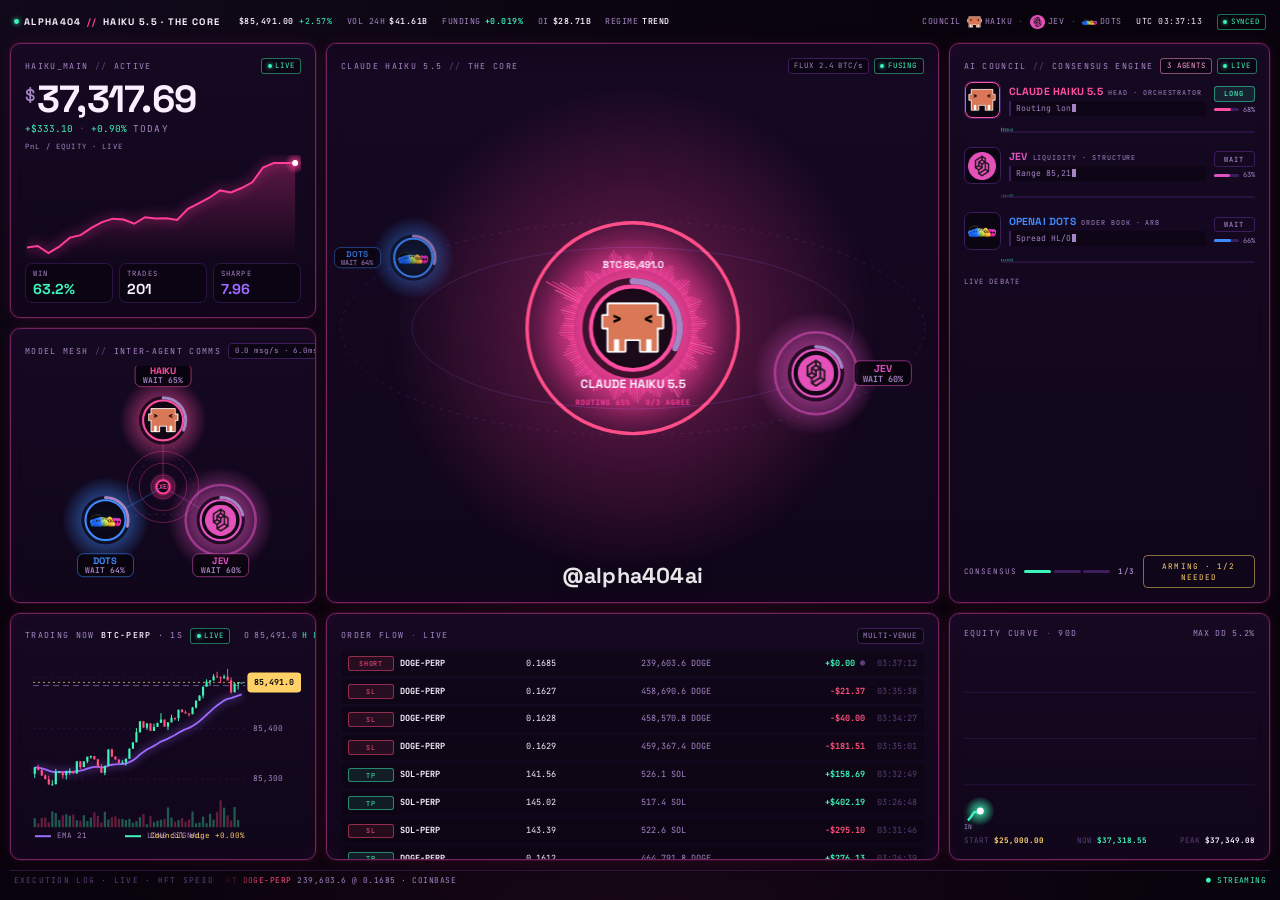
==== frontend/legacy/22-haiku-core.html @ d9d7359d "frontend: preserve original 22-haiku-core.html simulator" ====
<!doctype html><html lang="en"><head><meta charset="utf-8"><meta name="viewport" content="width=device-width,initial-scale=1">
<title>Alpha404 Haiku Core</title>
<link rel="preconnect" href="https://fonts.googleapis.com"><link rel="preconnect" href="https://fonts.gstatic.com" crossorigin>
<link rel="stylesheet" href="https://fonts.googleapis.com/css2?family=Space+Grotesk:wght@400;500;600;700&family=JetBrains+Mono:wght@400;500;600;700&display=swap">
<style>
:root{color-scheme:dark;
  --bg:#07080b;--bg2:#0b0d12;--panel:#0d1016;--panel2:#121620;--line:#1b2130;--line2:#262e40;
  --text:#e8edf5;--muted:#7d8799;--dim:#3c4558;--up:#22e39a;--down:#ff4d6a;--acc:#b6ff3b;--acc2:#3d8bff;--acc3:#e052c0;--warn:#ffb020;
  --ui:"Inter",system-ui,sans-serif;--mono:"JetBrains Mono",ui-monospace,Menlo,monospace;--disp:var(--ui);
  --r:12px;--gap:10px;--pad:14px}
*{box-sizing:border-box}
html{font-size:clamp(9px,.68vw,16px)}
html,body{height:100%;margin:0}
body{background:var(--bg);color:var(--text);font:400 1rem/1.35 var(--mono);overflow:hidden;-webkit-font-smoothing:antialiased}
.up{color:var(--up)}.down{color:var(--down)}.mut{color:var(--muted)}.dim{color:var(--dim)}.acc{color:var(--acc)}.acc2{color:var(--acc2)}.warn{color:var(--warn)}
.tn{font-variant-numeric:tabular-nums}
canvas{display:block;width:100%;height:100%}
.pn canvas{position:absolute;inset:0}
.pn .cw{position:absolute;inset:.6rem var(--pad) var(--pad)}
.pn.flush .cw{inset:0}

.app{height:100%;display:flex;flex-direction:column;gap:var(--gap);padding:var(--gap);position:relative;
  background:radial-gradient(ellipse at 50% 120%,color-mix(in srgb,var(--acc) 7%,transparent),transparent 60%),radial-gradient(ellipse at 0% 0%,color-mix(in srgb,var(--acc2) 6%,transparent),transparent 50%),var(--bg)}
.grid{flex:1;min-height:0;display:grid;gap:var(--gap)}

/* ---------- top bar ---------- */
.topbar{display:flex;align-items:center;gap:1.6rem;height:2.6rem;padding:0 .4rem;white-space:nowrap;overflow:hidden;font-size:.92rem;letter-spacing:.06em;color:var(--muted)}
.topbar .brand{display:flex;align-items:center;gap:.6rem;color:var(--text);font:700 1.05rem var(--disp);letter-spacing:.14em}
.topbar .brand i{width:.55rem;height:.55rem;border-radius:50%;background:var(--up);box-shadow:0 0 .6rem var(--up);animation:pulse 1.4s infinite}
.topbar .brand em{font-style:normal;color:var(--acc)}
.topbar .tk b{color:var(--text);font-weight:600;margin-left:.45rem}
.topbar .sp{flex:1}
.topbar .tcouncil{display:flex;align-items:center;gap:.7rem;flex-shrink:0}
.topbar .tcouncil span{display:flex;align-items:center;gap:.35rem}
.topbar .tcouncil img{width:1.6rem;height:1.6rem;object-fit:contain}
.topbar .clk{color:var(--text)}
@keyframes pulse{50%{opacity:.35}}

/* ---------- panel ---------- */
.pn{position:relative;min-width:0;min-height:0;display:flex;flex-direction:column;overflow:hidden;
  background:linear-gradient(180deg,var(--panel2),var(--panel));border:1px solid var(--line);border-radius:var(--r)}
.pn>.ph{display:flex;align-items:center;gap:.8rem;padding:var(--pad) var(--pad) .2rem;font-size:.92rem;letter-spacing:.16em;color:var(--muted);white-space:nowrap;z-index:3}
.pn>.ph b{color:var(--text);font-weight:600}
.pn>.ph .r{margin-left:auto;display:flex;gap:.5rem;align-items:center;letter-spacing:.08em}
.pn>.bd{flex:1;min-height:0;position:relative;padding:.6rem var(--pad) var(--pad)}
.pn.flush>.bd{padding:0}
.pn.flush>.ph{position:absolute;left:0;right:0;top:0;background:linear-gradient(180deg,color-mix(in srgb,var(--panel) 85%,transparent),transparent)}
.pill{display:inline-flex;align-items:center;gap:.4rem;font-size:.82rem;letter-spacing:.12em;padding:.22rem .6rem;border:1px solid var(--line2);border-radius:.4rem;color:var(--muted);background:color-mix(in srgb,var(--bg) 60%,transparent)}
.pill.live{color:var(--up);border-color:color-mix(in srgb,var(--up) 45%,transparent)}
.pill.live::before{content:"";width:.45rem;height:.45rem;border-radius:50%;background:currentColor;box-shadow:0 0 .5rem currentColor;animation:pulse 1.3s infinite}
.pill.acc{color:var(--acc);border-color:color-mix(in srgb,var(--acc) 45%,transparent)}
.pill.warn{color:var(--warn);border-color:color-mix(in srgb,var(--warn) 50%,transparent)}
.pill.down{color:var(--down);border-color:color-mix(in srgb,var(--down) 50%,transparent)}
.pill.solid{background:var(--acc);color:var(--bg);border-color:var(--acc)}
.lbl{font-size:.8rem;letter-spacing:.16em;color:var(--muted)}
.flash-up{animation:fu 1s}.flash-dn{animation:fd 1s}
@keyframes fu{from{background:color-mix(in srgb,var(--up) 22%,transparent)}}
@keyframes fd{from{background:color-mix(in srgb,var(--down) 22%,transparent)}}

/* ---------- hero ---------- */
.hero{display:flex;flex-direction:column;height:100%;gap:.4rem}
.hero .big{font:700 4.2rem/1 var(--ui);letter-spacing:-.02em;display:flex;align-items:flex-start;gap:.3rem}
.hero .big small{font-size:.45em;color:var(--muted);margin-top:.3em;font-weight:500}
.hero .sub{font-size:1.05rem}
.hero .spark{flex:1;min-height:3rem;position:relative}
.hero .tiles{display:grid;grid-template-columns:repeat(3,1fr);gap:.6rem}
.tile{background:color-mix(in srgb,var(--bg) 55%,transparent);border:1px solid var(--line);border-radius:calc(var(--r)*.7);padding:.6rem .8rem}
.tile .lbl{display:block;margin-bottom:.3rem}
.tile b{font:700 1.6rem/1 var(--ui)}

/* ---------- council ---------- */
.council{display:flex;flex-direction:column;gap:.55rem;height:100%}
.mdl{display:grid;grid-template-columns:4.2rem 1fr 4.6rem;gap:.8rem;align-items:center}
.mdl .av{width:4.2rem;height:4.2rem;border-radius:.8rem;border:1px solid var(--line2);background:color-mix(in srgb,var(--bg) 70%,transparent);display:grid;place-items:center;position:relative;overflow:hidden}
.mdl .av img{width:78%;height:78%;object-fit:contain}
.mdl .av::after{content:"";position:absolute;inset:0;border-radius:inherit;box-shadow:inset 0 0 0 1px var(--mc,transparent);opacity:0;transition:opacity .3s}
.mdl.on .av::after{opacity:1}
.mdl .nm{font:700 1.15rem var(--ui);letter-spacing:.02em;color:var(--mc)}
.mdl .nm span{font:400 .75rem var(--mono);letter-spacing:.14em;color:var(--muted);margin-left:.6rem}
.mdl .th{margin-top:.3rem;font-size:.9rem;color:var(--muted);border-left:2px solid var(--line2);padding:.25rem .6rem;background:color-mix(in srgb,var(--bg) 50%,transparent);border-radius:0 .3rem .3rem 0;white-space:nowrap;overflow:hidden;text-overflow:ellipsis}
.mdl .th i{display:inline-block;width:.45rem;height:.9rem;background:var(--muted);vertical-align:-.1rem;animation:pulse .7s infinite;margin-left:1px}
.mdl .vt{display:flex;flex-direction:column;align-items:stretch;gap:.35rem;font-size:.78rem;text-align:center}
.mdl .vt b{border:1px solid var(--line2);border-radius:.35rem;padding:.25rem 0;letter-spacing:.14em;color:var(--muted);font-weight:500}
.mdl .vt b.L{color:var(--up);border-color:color-mix(in srgb,var(--up) 50%,transparent);background:color-mix(in srgb,var(--up) 10%,transparent)}
.mdl .vt b.S{color:var(--down);border-color:color-mix(in srgb,var(--down) 50%,transparent);background:color-mix(in srgb,var(--down) 10%,transparent)}
.mdl .cf{display:flex;align-items:center;gap:.4rem;color:var(--muted)}
.mdl .cf u{flex:1;height:3px;background:var(--line2);border-radius:2px;position:relative;text-decoration:none}
.mdl .cf u i{position:absolute;left:0;top:0;bottom:0;border-radius:2px;background:var(--mc);transition:width .4s}
.cons{margin-top:auto;display:grid;grid-template-columns:auto 1fr auto 1.3fr;gap:.8rem;align-items:center;font-size:.85rem;letter-spacing:.12em;color:var(--muted)}
.cons .bars{display:flex;gap:.3rem}.cons .bars i{flex:1;height:.4rem;border-radius:.2rem;background:var(--line2);transition:background .3s}
.cons .dec{border:1px solid var(--line2);border-radius:.5rem;padding:.55rem .8rem;text-align:center;color:var(--muted);letter-spacing:.14em}
.cons .dec.go{color:var(--bg);background:var(--acc);border-color:var(--acc);font-weight:700}

/* ---------- tables / lists ---------- */
.tbl{display:flex;flex-direction:column;gap:.35rem;font-size:.95rem}
.tbl .row{display:grid;align-items:center;gap:.6rem;padding:.45rem .6rem;border-radius:.45rem;border:1px solid transparent;background:color-mix(in srgb,var(--bg) 40%,transparent)}
.tbl .row.hl{border-color:color-mix(in srgb,var(--up) 55%,transparent);background:color-mix(in srgb,var(--up) 9%,transparent)}
.tbl .row.hd{background:none;color:var(--dim);font-size:.75rem;letter-spacing:.14em;padding:0 .6rem}
.tag{font-size:.75rem;letter-spacing:.1em;text-align:center;padding:.2rem 0;border-radius:.3rem;border:1px solid}
.tag.L,.tag.TP{color:var(--up);border-color:color-mix(in srgb,var(--up) 50%,transparent);background:color-mix(in srgb,var(--up) 10%,transparent)}
.tag.S,.tag.SL{color:var(--down);border-color:color-mix(in srgb,var(--down) 50%,transparent);background:color-mix(in srgb,var(--down) 10%,transparent)}
.tag.TIME{color:var(--warn);border-color:color-mix(in srgb,var(--warn) 50%,transparent)}
.kv{display:flex;justify-content:space-between;align-items:baseline;padding:.32rem 0;border-bottom:1px dashed var(--line);font-size:.92rem}
.kv span{color:var(--muted);letter-spacing:.1em;font-size:.82rem}
.mgrid{display:grid;gap:.6rem;height:100%}
.mgrid .m{border:1px solid var(--line);border-radius:calc(var(--r)*.6);padding:.6rem .7rem;display:flex;flex-direction:column;justify-content:space-between;background:color-mix(in srgb,var(--bg) 45%,transparent)}
.mgrid .m b{font:700 1.5rem/1.1 var(--ui)}
.mgrid .m small{font-size:.75rem;color:var(--dim)}

/* ---------- log bar ---------- */
.logbar{height:2.2rem;display:flex;align-items:center;gap:1rem;font-size:.88rem;color:var(--muted);letter-spacing:.06em;overflow:hidden;white-space:nowrap;border-top:1px solid var(--line);padding:0 .4rem}
.logbar .lb{color:var(--dim);letter-spacing:.16em}
.logbar .stream{flex:1;overflow:hidden;position:relative;height:100%;display:flex;align-items:center;mask-image:linear-gradient(90deg,transparent,#000 4%,#000 92%,transparent)}
.logbar .stream div{display:flex;gap:2.4rem;position:absolute;left:0;white-space:nowrap}
.logbar .st{color:var(--up)}

/* ---------- controls + overlays ---------- */
.ctl{position:fixed;right:1.2rem;bottom:3rem;z-index:50;display:flex;gap:.25rem;padding:.3rem;border-radius:.6rem;background:color-mix(in srgb,var(--panel) 92%,transparent);border:1px solid var(--line2);transition:opacity .4s;opacity:0}
.ctl button{font:500 .8rem var(--mono);letter-spacing:.08em;background:none;color:var(--muted);border:1px solid transparent;border-radius:.4rem;padding:.35rem .6rem;cursor:pointer}
.ctl button:hover{color:var(--text)}.ctl button.on{color:var(--bg);background:var(--acc)}
.clean .ctl{display:none}
.wm{position:absolute;left:50%;bottom:1.4rem;transform:translateX(-50%);font:700 2.4rem var(--ui);color:#fff;opacity:.9;letter-spacing:.01em;pointer-events:none;z-index:4;text-shadow:0 2px 20px rgba(0,0,0,.6)}
.nowm .wm{display:none}
.toast{position:absolute;left:50%;top:44%;transform:translate(-50%,-50%);z-index:6;pointer-events:none;text-align:center}
.toast div{animation:tst 2.2s forwards;font:800 4.4rem/1 var(--ui);letter-spacing:-.02em}
.toast span{display:block;font:500 1rem var(--mono);letter-spacing:.3em;margin-top:.5rem}
@keyframes tst{0%{opacity:0;transform:scale(1.25);filter:blur(8px)}12%{opacity:1;transform:scale(1);filter:blur(0)}75%{opacity:1}100%{opacity:0;transform:translateY(-1.5rem)}}

/* ---------- panel styles ---------- */
.st-glass .pn{background:color-mix(in srgb,var(--panel) 72%,transparent);backdrop-filter:blur(10px)}
.st-neon .pn{border-color:color-mix(in srgb,var(--acc) 35%,var(--line));box-shadow:0 0 0 1px color-mix(in srgb,var(--acc) 10%,transparent),0 0 2rem color-mix(in srgb,var(--acc) 8%,transparent),inset 0 0 2rem color-mix(in srgb,var(--acc) 4%,transparent)}
.st-brutal .pn{border-radius:0;border:2px solid var(--text);background:var(--panel)}
.st-brutal .pn>.ph{background:var(--text);color:var(--bg);padding:.3rem .7rem;font-weight:700}
.st-brutal .pn>.ph b{color:var(--bg)}
.st-brutal .pn.flush>.ph{position:relative;background:var(--text)}
.st-brutal .pill{border-radius:0}
.st-brutal .pn>.ph .pill{background:var(--bg);border-color:var(--bg)}
.st-brutal .tile,.st-brutal .mgrid .m,.st-brutal .mdl .av,.st-brutal .tbl .row,.st-brutal .cons .dec{border-radius:0}
.st-hud .pn{border-radius:2px;border-color:color-mix(in srgb,var(--acc) 22%,transparent);background:color-mix(in srgb,var(--panel) 80%,transparent)}
.st-hud .pn::before,.st-hud .pn::after{content:"";position:absolute;width:1rem;height:1rem;border:2px solid var(--acc);z-index:5;pointer-events:none}
.st-hud .pn::before{top:-1px;left:-1px;border-right:0;border-bottom:0}.st-hud .pn::after{bottom:-1px;right:-1px;border-left:0;border-top:0}
.st-term .app::after{content:"";position:fixed;inset:0;pointer-events:none;z-index:60;background:repeating-linear-gradient(0deg,rgba(0,0,0,.22) 0 1px,transparent 1px 3px)}
.st-term .app::before{content:"";position:fixed;inset:0;pointer-events:none;z-index:61;box-shadow:inset 0 0 12rem rgba(0,0,0,.85)}
.st-term .pn{border-radius:3px;text-shadow:0 0 .35rem color-mix(in srgb,var(--up) 60%,transparent)}
.st-term .hero .big,.st-term .tile b,.st-term .mgrid .m b{font-family:var(--mono)}
.st-paper .pn{box-shadow:0 1px 0 var(--line2),0 .8rem 2rem rgba(0,0,0,.06)}
.st-paper .app{background:var(--bg)}
.st-paper{color-scheme:light}
.st-paper .wm{color:var(--text);text-shadow:none;opacity:.75}
.st-paper .pn.flush>.ph{background:linear-gradient(180deg,var(--panel),transparent)}

/* ---------- desk windows (kit-w3) ---------- */
.brandp{background:none!important;border:0!important;box-shadow:none!important;backdrop-filter:none!important}
.brandp>.ph{display:none}
.brandb{display:flex;align-items:center;gap:1.2rem;height:100%}
.brandb .bl{width:4.6rem;height:4.6rem;border-radius:1rem;background:var(--acc);display:grid;place-items:center;box-shadow:0 0 2.4rem color-mix(in srgb,var(--acc) 60%,transparent);flex-shrink:0}
.brandb .bl img{width:72%;height:72%;object-fit:contain;filter:brightness(0) invert(1)}
.brandb .bt{display:flex;flex-direction:column;line-height:.95}
.brandb .bt b{font:800 2.6rem var(--ui);letter-spacing:.01em;color:var(--text)}
.brandb .bt b.g{background:linear-gradient(90deg,var(--acc),var(--acc3));-webkit-background-clip:text;background-clip:text;color:transparent}
.brandb .bt span{margin-top:.6rem;font-size:.78rem;letter-spacing:.22em;color:var(--muted)}
.ops{display:flex;flex-direction:column;gap:.75rem}
.op{display:grid;grid-template-columns:1fr auto 5rem;grid-template-rows:auto .3rem;gap:.25rem .8rem;align-items:center}
.op .nm{font-weight:700;letter-spacing:.08em}.op .v{color:var(--acc)}
.op .st{grid-row:1/3;grid-column:3;text-align:center;font-size:.78rem;letter-spacing:.1em;padding:.4rem 0;border-radius:.35rem;border:1px solid var(--line2);background:color-mix(in srgb,var(--bg) 60%,transparent);color:var(--muted)}
.op .st.hot{background:var(--acc);border-color:var(--acc);color:#fff;box-shadow:0 0 1rem color-mix(in srgb,var(--acc) 60%,transparent)}
.op .st.cool{background:color-mix(in srgb,var(--acc2) 70%,transparent);border-color:var(--acc2);color:#fff}
.op u{grid-column:1/3;height:.3rem;background:var(--line2);border-radius:.2rem;text-decoration:none;position:relative}
.op u i{position:absolute;left:0;top:0;bottom:0;border-radius:.2rem;background:linear-gradient(90deg,var(--acc3),var(--acc));transition:width .4s}
.code{font-size:.86rem;line-height:1.65;white-space:pre;overflow:hidden}
.code div{display:flex;gap:1rem;padding:0 .3rem;border-left:2px solid transparent}
.code div.on{background:color-mix(in srgb,var(--acc) 16%,transparent);border-left-color:var(--acc)}
.code i{font-style:normal;color:var(--dim);width:1.4rem;flex-shrink:0}
.code .k{color:var(--acc)}.code .s{color:var(--acc2)}.code .n{color:var(--warn)}.code .cm{color:var(--muted)}
.code .cur{display:inline-block;width:.5rem;height:1em;background:var(--acc);vertical-align:-.15em;margin-left:2px;animation:pulse .8s infinite}
.clog{flex:1;min-height:0;overflow:hidden;font-size:.78rem}
.clog div{display:grid;grid-template-columns:5.6rem 5rem 1fr;gap:.5rem;white-space:nowrap}
.clog i{font-style:normal;color:var(--dim)}.clog b{color:var(--acc);font-weight:500}.clog span{overflow:hidden;text-overflow:ellipsis}
.pos.tbl .row{padding:.4rem .5rem}
.net{display:flex;align-items:center;gap:1rem;margin-top:.6rem}.net b{font-size:1.2rem}
.dstat{display:grid;grid-template-columns:repeat(3,1fr);gap:.5rem;margin-top:.5rem}.dstat .lbl{display:block}.dstat b{font-size:1rem}
.stripp{background:color-mix(in srgb,var(--bg) 82%,transparent)!important}
.stripp>.ph{display:none}
.stripp>.bd{display:flex;align-items:center;gap:1.4rem;padding:.6rem 1.2rem!important}
.hand{display:flex;gap:1.6rem;flex:1}
.hand div{display:grid;grid-template-columns:auto auto;gap:.2rem .6rem;font-size:.8rem;letter-spacing:.08em;min-width:6rem}
.hand b{color:var(--acc)}.hand u{grid-column:1/3;height:.35rem;background:var(--line2);border-radius:.2rem;position:relative;text-decoration:none}
.hand u i{position:absolute;inset:0 auto 0 0;background:var(--acc);border-radius:.2rem;transition:width .4s}
.sep{width:1px;align-self:stretch;background:var(--line2)}
.tick{display:flex;gap:2rem}.tick div{display:grid;grid-template-columns:auto 5rem;grid-template-rows:auto auto;gap:0 .8rem;align-items:center}
.tick span{font-weight:700}.tick b{grid-column:1}.tick em{font-style:normal;font-size:.78rem}.tick canvas{grid-column:2;grid-row:1/3;position:static;height:2.2rem}
.pn.ghost{background:transparent!important;border:0!important;box-shadow:none!important}

:root{ --bg:#08030c;--panel:#10061a;--panel2:#150922;--line:#2c1442;--line2:#3e1d5c;--text:#fbefff;--muted:#a585c4;--dim:#5a3f78;--up:#3df5b8;--down:#ff4f7b;--acc:#ff3d9a;--acc2:#9d6bff;--acc3:#ffa0d2;--warn:#ffd166;--ui:'Space Grotesk',sans-serif;--r:10px }

</style></head>
<body class="st-neon">
<div class="app" id="app"><header class="topbar" id="topbar"></header><main class="grid" id="grid"></main><footer class="logbar" id="logbar"></footer></div>
<script>window.LOGOS={"jev": "[data-uri]", "claude": "[data-uri]", "dots": "[data-uri]", "haiku": "[data-uri]"};</script>
<script>
/* ALPHA404 market + council simulator.
   BTC is the detailed instrument (book, tape, candles). Other assets run lighter walks.
   Four models vote, think out loud and message each other. Equity history is built
   from simulated daily trades so every stat on screen comes from the same ledger. */
(function(){
const rnd=(a,b)=>a+Math.random()*(b-a);
const pick=a=>a[(Math.random()*a.length)|0];
const clamp=(v,a,b)=>Math.max(a,Math.min(b,v));
const randn=()=>{let u=0,v=0;while(!u)u=Math.random();while(!v)v=Math.random();return Math.sqrt(-2*Math.log(u))*Math.cos(2*Math.PI*v);};
const nf=(v,d)=>Math.abs(v).toLocaleString('en-US',{minimumFractionDigits:d,maximumFractionDigits:d});
const F={
  usd:(v,d=2)=>(v<0?'-':'')+'$'+nf(v,d),
  sUsd:(v,d=2)=>(v>=0?'+':'-')+'$'+nf(v,d),
  pct:(v,d=2)=>(v>=0?'+':'')+v.toFixed(d)+'%',
  px:(p,d)=>nf(p,d==null?(p>=1000?1:p>=10?2:4):d),
  num:(v,d=0)=>nf(v,d),
  big:v=>{const a=Math.abs(v);return (v<0?'-':'')+(a>=1e9?(a/1e9).toFixed(2)+'B':a>=1e6?(a/1e6).toFixed(2)+'M':a>=1e3?(a/1e3).toFixed(1)+'K':a.toFixed(0));},
  hms:d=>d.toTimeString().slice(0,8),
  sgn:(v,d=2)=>(v>=0?'+':'')+v.toFixed(d),
};

const MODELS={
  claude:{id:'claude',name:'CLAUDE OPUS 5.5',short:'CLAUDE',role:'FUNDING · MACRO',color:'#e07a54',style:'funding'},
  jev:{id:'jev',name:'JEV',short:'JEV',role:'LIQUIDITY · STRUCTURE',color:'#e052c0',style:'liquidity'},
  dots:{id:'dots',name:'OPENAI DOTS',short:'DOTS',role:'ORDER BOOK · ARB',color:'#3d8bff',style:'arb'},
  haiku:{id:'haiku',name:'CLAUDE HAIKU 5.5',short:'HAIKU',role:'HEAD · ORCHESTRATOR',color:'#ff4fa3',style:'orchestrator'},
  orb:{id:'orb',name:'ORB',short:'ORB',role:'MOMENTUM · RISK',color:'#e8eef5',style:'momentum'},
};
const ASSETS=[
  {s:'BTC',px:84144,v:.00006},{s:'ETH',px:3412.8,v:.00009},{s:'SOL',px:142.6,v:.00012},{s:'HYPE',px:41.82,v:.00016},
  {s:'DOGE',px:.1624,v:.00014},{s:'XRP',px:2.184,v:.00011},{s:'SUI',px:3.412,v:.00015},{s:'LINK',px:15.84,v:.00012},
];
const VENUES=['BINANCE','BYBIT','OKX','HL','COINBASE'];

function Sim(cfg){
  const o=Object.assign({start:10000,lev:20,riskPct:.8,tickMs:200,candleTicks:5,hist:160,levels:18,
    models:['claude','jev','dots'],assets:6,pace:3,edge:1.4,vote:.35,days:90,winP:.58,payoff:.85,tradesDay:[1,3]},cfg||{});
  const models=o.models.map(id=>Object.assign({},MODELS[id]||MODELS.orb));
  const ev={}, S={speed:1,paused:false};
  const api={o,S,F,MODELS,VENUES,models,rnd,randn,pick,clamp,on:(k,f)=>((ev[k]=ev[k]||[]).push(f),api)};
  const emit=(k,...a)=>{ if(!S.warm) (ev[k]||[]).forEach(f=>f(...a)); };
  const B=()=>S.as[0];

  /* ---------- helpers ---------- */
  const tickOf=a=>a.base>=10000?.5:a.base>=1000?.05:a.base>=10?.01:a.base>=1?.0005:.00001;
  const round=(a,p)=>{ const t=a.tick; return Math.round(p/t)*t; };
  const mk=(p,t)=>({o:p,h:p,l:p,c:p,v:0,bv:0,t});

  function regime(){
    const r=Math.random();
    S.regime=r<.42?'TREND':r<.78?'RANGE':'BREAKOUT';
    S.drift=S.regime==='TREND'?rnd(-1,1):S.regime==='BREAKOUT'?(Math.random()<.5?-1:1)*rnd(1.6,2.6):0;
    S.volK=S.regime==='RANGE'?.75:S.regime==='BREAKOUT'?1.6:1;
    S.anchor=B().px; emit('regime',S.regime);
  }

  /* ---------- per-tick market ---------- */
  function walkAll(){
    if(Math.random()<.006) regime();
    const g=randn();                                  // shared factor -> correlation
    S.as.forEach((a,i)=>{
      const sd=a.px*a.v*S.volK;
      let b=(i===0?S.drift*sd*.2:S.drift*sd*.12)+(a.d||0)*sd*.1;
      if(i===0&&S.regime==='RANGE') b+=(S.anchor-a.px)*.03;
      const pos=S.pos.find(p=>p.a===a.s); if(pos&&Math.random()<.17) b+=pos.side*sd*.55*o.edge;
      const z=g*.68+randn()*.73;
      a.prev=a.px; a.px=Math.max(a.tick,round(a,a.px+b+z*sd));
      if(Math.random()<.004) a.d=rnd(-1,1);
      a.hi24=Math.max(a.hi24,a.px); a.lo24=Math.min(a.lo24,a.px);
    });
  }
  function prints(d){
    const a=B(), n=1+(Math.random()*4|0), sd=a.px*a.v;
    for(let i=0;i<n;i++){
      const side=Math.random()<(.5+Math.tanh(d/sd/1.2)*.35)?1:-1;
      const sz=+Math.exp(randn()*1.1-1.9).toFixed(3);
      const p={side,sz,px:a.px,usd:sz*a.px,t:S.clock,venue:pick(VENUES)};
      S.cvd+=side*sz; side>0?S.buyV+=sz:S.sellV+=sz;
      S.cur.v+=sz; if(side>0) S.cur.bv+=sz;
      S.vwapPV+=a.px*sz; S.vwapV+=sz;
      S.prints.unshift(p); if(S.prints.length>160) S.prints.pop();
      emit('print',p);
    }
    S.buyV*=.996; S.sellV*=.996;
  }
  function book(){
    const a=B(), st=a.step, bb=Math.floor(a.px/st)*st;
    if(Math.random()<.06){ const k=(Math.random()<.5?-1:1)*st*(2+(Math.random()*(o.levels-3)|0)); S.walls.set(bb+k,rnd(6,22)); }
    for(const [p,s] of S.walls){ const n=s*.988-(Math.abs(p-a.px)<st*1.5?2.5:0); if(n<.6) S.walls.delete(p); else S.walls.set(p,n); }
    const lv=(p,i)=>({p,s:+(rnd(.3,2.4)*(1+i*.1)+(S.walls.get(p)||0)).toFixed(3)});
    S.book={bids:[],asks:[]};
    for(let i=0;i<o.levels;i++){ S.book.bids.push(lv(bb-i*st,i)); S.book.asks.push(lv(bb+(i+1)*st,i)); }
    const sb=S.book.bids.reduce((s,l)=>s+l.s,0), sa=S.book.asks.reduce((s,l)=>s+l.s,0);
    S.imb=sb/(sb+sa);
    let w=null; S.book.bids.concat(S.book.asks).forEach(l=>{ if(!w||l.s>w.s) w=l; }); S.wall=w;
  }
  function macro(){
    VENUES.forEach(v=>{ S.funding[v]=clamp(S.funding[v]+randn()*.0006+(.008-S.funding[v])*.002+S.bias*.0002,-.06,.08); S.lat[v]=clamp(S.lat[v]+randn()*.6+(S.latBase[v]-S.lat[v])*.08,1,60); });
    S.oi=Math.max(5e9,S.oi*(1+randn()*.0004+S.bias*.0001)); S.vol24+=Math.abs(randn())*2e6;
    S.basis=clamp(S.basis+randn()*.002,-.2,.4);
    S.spread=clamp(S.spread+randn()*.004+(.02-S.spread)*.02,0,.12);
    if(Math.random()<(S.regime==='BREAKOUT'?.05:.012)){
      const side=Math.random()<.5?1:-1, usd=Math.exp(randn()*1.2+11.5);
      const l={side,usd,a:pick(S.as.slice(0,o.assets)).s,venue:pick(VENUES),t:S.clock};
      S.liqs.unshift(l); if(S.liqs.length>40) S.liqs.pop(); side>0?S.liqL+=usd:S.liqS+=usd; emit('liq',l);
    }
  }
  const ema=(arr,n)=>{ const k=2/(n+1); let e=arr[0]; for(let i=1;i<arr.length;i++) e=arr[i]*k+e*(1-k); return e; };

  /* ---------- models ---------- */
  function models_(){
    const a=B(); S.mom.push(a.px); if(S.mom.length>25) S.mom.shift();
    const sd=a.px*a.v, m=(a.px-S.mom[0])/25/sd;
    const fnd=VENUES.reduce((s,v)=>s+S.funding[v],0)/VENUES.length;
    S.ag.forEach((g,i)=>{
      const st=models[i].style;
      let tgt=st==='funding'?Math.tanh(-fnd*40+S.drift*.6+m*.5)
        :st==='liquidity'?Math.tanh((S.imb-.5)*9+m*.6)
        :st==='arb'?Math.tanh(S.cvdSlope*2+m*.5)
        :Math.tanh(m*1.4+S.drift*.8);
      g.c=clamp(g.c+(tgt-g.c)*.1+randn()*.06,-1,1);
      g.vote=g.c>o.vote?1:g.c<-o.vote?-1:0; g.conf=Math.round(50+Math.abs(g.c)*46);
    });
    const mean=S.ag.reduce((s,g)=>s+g.c,0)/S.ag.length, sg=Math.sign(mean)||1;
    S.cons=S.ag.filter(g=>g.vote===sg).length; if(!S.warm){ S.wait=(S.wait||0)+(!S.pos.find(p=>p.a==='BTC')&&S.cool<=0&&S.cons<S.need?1:0); } S.bias=mean; S.need=S.ag.length>=4?Math.ceil(S.ag.length*.7):2;
    S.edge=Math.abs(mean)*S.cons/S.ag.length*6;
  }
  const W=()=>S.wall?F.px(S.wall.p,0):'-';
  const THINK={
    funding:g=>{ const f=VENUES.reduce((s,v)=>s+S.funding[v],0)/VENUES.length*100;
      return pick(g.vote? [`Funding ${f.toFixed(3)}%. ${f<0?'Shorts paying':'Longs crowded'}. Lean ${g.vote>0?'long':'short'}.`,`Basis ${S.basis.toFixed(2)}%. Macro tape ${g.vote>0?'supportive':'heavy'}.`]
        :[`Funding ${f.toFixed(3)}% neutral. No edge here.`,`OI ${F.big(S.oi)} flat. Waiting on funding flip.`]); },
    liquidity:g=>{ const r=S.range;
      return pick(g.vote? [`Liq wall ${W()} · ${S.wall?S.wall.s.toFixed(1):0} BTC. ${g.vote>0?'Bid absorbing':'Offer stacking'}.`,`Sweep below ${F.px(r.lo,0)} done. Structure ${g.vote>0?'higher low':'lower high'}.`]
        :[`Range ${F.px(r.lo,0)}-${F.px(r.hi,0)}. No break yet.`,`Book ${(S.imb*100).toFixed(0)}% bid. Walls thin.`]); },
    arb:g=>{ const s=S.spread;
      return pick(g.vote? [`Spread HL/OKX ${s.toFixed(3)}%. CVD ${S.cvd>=0?'+':''}${S.cvd.toFixed(1)} confirms.`,`Lead-lag ${S.lat.HL.toFixed(0)}ms. ${g.vote>0?'Bids lifting':'Offers hit'} on 3 venues.`]
        :[`Spread HL/OKX ${s.toFixed(2)}%. Below fees.`,`Queue position weak. Skip.`]); },
    orchestrator:g=>{ const n=S.ag.filter(a=>a.vote!==0).length;
      return pick(g.vote? [`Routing ${g.vote>0?'long':'short'}. ${n}/${S.ag.length} desks agree. Handoff to executor.`,`Gate ${(.8+Math.abs(g.c)*.15).toFixed(2)} cleared. Size ${(S.edge*.1+.2).toFixed(2)} BTC.`]
        :[`Watching ${S.regime.toLowerCase()} tape. No handoff yet.`,`Risk says hold. Re-scoring in 200ms.`]); },
    momentum:g=>{ const sl=S.emaSlope;
      return pick(g.vote? [`EMA21 slope ${sl>=0?'+':''}${sl.toFixed(1)}bp. ${g.vote>0?'Trend up':'Trend down'} intact.`,`Realized vol ${S.rv.toFixed(1)}%. Momentum ${g.vote>0?'long':'short'} ${g.conf}%.`]
        :[`Vol ${S.rv.toFixed(1)}% compressing. Hands off.`,`Mixed signals on 1s/1m. Flat.`]); },
  };
  function think(i){ const g=S.ag[i]; g.thought=THINK[models[i].style](g); g.tAt=S.k; emit('think',i,g.thought); }
  const MSG={
    SIG:()=>`SIG ${pick(['long','short'])} ${(Math.random()*.4+.55).toFixed(2)}`,
    QRY:()=>pick([`wall@${W()}?`,`funding ${pick(VENUES)}?`,`cvd 5m?`,`vol regime?`]),
    ACK:()=>`ACK ${(Math.random()*9+1).toFixed(1)}ms`,
    DATA:()=>pick([`cvd ${S.cvd>=0?'+':''}${S.cvd.toFixed(1)}`,`imb ${(S.imb*100).toFixed(0)}%`,`oi ${F.big(S.oi)}`,`spr ${S.spread.toFixed(3)}%`]),
    SYNC:()=>`SYNC #${(S.k*7+1e5).toFixed(0)}`,
    VETO:()=>pick(['VETO size>1%','VETO spread','VETO news window']),
  };
  function chatter(force){
    if(!force&&Math.random()>.28) return;
    const n=models.length, f=(Math.random()*n)|0; let t=(Math.random()*(n-1))|0; if(t>=f) t++;
    const ty=pick(['SIG','QRY','ACK','DATA','DATA','SYNC','ACK',Math.random()<.15?'VETO':'DATA']);
    const m={from:f,to:t,type:ty,text:MSG[ty](),ms:+rnd(1.2,14).toFixed(1),t:S.clock};
    S.msgs.unshift(m); if(S.msgs.length>60) S.msgs.pop(); S.msgN++; emit('msg',m);
  }

  /* ---------- patterns ---------- */
  function patterns(){
    if(S.k%15) return;
    const a=B(), c=S.candles.slice(-30); if(c.length<20) return;
    const pc=c[c.length-1].c-c[c.length-10].c, cv=S.cvd-S.cvdHist[0]; const out=[];
    if(Math.sign(pc)!==Math.sign(cv)&&Math.abs(cv)>3) out.push(['CVD DIVERGENCE',pc>0?-1:1]);
    if(S.wall&&Math.abs(S.wall.p-a.px)<a.step*2) out.push(['ABSORPTION @ '+F.px(S.wall.p,0),S.wall.p<a.px?1:-1]);
    if(S.regime==='RANGE') out.push(['RANGE COMPRESSION',0]);
    if(S.regime==='BREAKOUT') out.push(['BREAKOUT · VOL EXPANSION',Math.sign(S.drift)]);
    if(Math.abs(S.emaSlope)>2) out.push([S.emaSlope>0?'BULL FLAG 1m':'BEAR FLAG 1m',Math.sign(S.emaSlope)]);
    if(a.px<=S.range.lo+a.step||a.px>=S.range.hi-a.step) out.push(['LIQUIDITY SWEEP',a.px<=S.range.lo+a.step?1:-1]);
    if(Math.random()<.3) out.push([pick(['VWAP RECLAIM','DOUBLE BOTTOM 5m','FUNDING DIVERGENCE','OI SPIKE','STOP HUNT']),Math.random()<.5?1:-1]);
    if(!out.length) return;
    const [name,dir]=pick(out), p={name,dir,conf:Math.round(rnd(58,94)),tf:pick(['1s','15s','1m','5m']),t:S.clock,px:a.px};
    S.patterns.unshift(p); if(S.patterns.length>14) S.patterns.pop(); emit('pattern',p);
  }

  /* ---------- trading ---------- */
  function openPos(a,side,voters){
    const sd=a.px*a.v, slD=sd*rnd(12,18)*(a.s==='BTC'?1:1.2), tpD=slD*rnd(1.3,2.1);
    const riskUsd=S.eq*o.riskPct/100*(a.s==='BTC'?1:.4), qty=riskUsd/slD;
    const p={id:++S.seq,a:a.s,side,qty,entry:a.px,tp:round(a,a.px+side*tpD),sl:round(a,a.px-side*slD),age:0,upnl:0,
      ot:S.cur.t,risk:riskUsd,rr:tpD/slD,voters,venue:pick(VENUES),clock:S.clock};
    S.pos.push(p); emit('open',p);
    if(a.s==='BTC') for(let k=0;k<voters.length;k++) chatter(true);
  }
  function trade(){
    for(let i=S.pos.length-1;i>=0;i--){
      const p=S.pos[i], a=S.as.find(x=>x.s===p.a), px=a.px; p.age++;
      p.upnl=p.side*(px-p.entry)*p.qty;
      const tp=p.side>0?px>=p.tp:px<=p.tp, sl=p.side>0?px<=p.sl:px>=p.sl;
      if(tp||sl||p.age>360){
        const exit=tp?p.tp:sl?p.sl:px, fee=(p.entry+exit)*p.qty*.0002;
        const pnl=p.side*(exit-p.entry)*p.qty-fee;
        book_(pnl,p.risk);
        const t=Object.assign({},p,{exit,pnl,r:pnl/p.risk,why:tp?'TP':sl?'SL':'TIME',ct:S.cur.t,clock:S.clock,hold:p.age*o.tickMs/1000});
        S.trades.unshift(t); if(S.trades.length>80) S.trades.pop();
        S.pos.splice(i,1); if(p.a==='BTC') S.cool=Math.round((10+Math.random()*25)/o.pace);
        emit('close',t);
      }
    }
    // main instrument: council consensus
    const btc=B();
    if(!S.pos.find(p=>p.a==='BTC')&&--S.cool<=0&&S.cons>=S.need){
      const side=Math.sign(S.bias)||1;
      openPos(btc,side,S.ag.map((g,i)=>g.vote===side?i:-1).filter(i=>i>=0));
    }
    // satellites: lighter book of alts
    if(Math.random()<.012*o.pace&&S.pos.length<4){
      const a=pick(S.as.slice(1,o.assets)); if(a&&!S.pos.find(p=>p.a===a.s)){
        const side=Math.random()<.5+S.bias*.3?1:-1; openPos(a,side,[(Math.random()*models.length)|0]); }
    }
  }
  function book_(pnl,risk){
    S.eq+=pnl; S.n++; S.dayPnl+=pnl; S.rs.push(pnl/risk); if(S.rs.length>400) S.rs.shift();
    if(pnl>0){S.wins++;S.gw+=pnl;S.streak=Math.max(1,S.streak+1);}else{S.gl-=pnl;S.streak=Math.min(-1,S.streak-1);}
    S.hi=Math.max(S.hi,S.eq); S.dd=Math.max(S.dd,(S.hi-S.eq)/S.hi);
    S.eqLive.push(S.eq); if(S.eqLive.length>600) S.eqLive.shift();
  }

  /* ---------- clock ---------- */
  function step(){
    S.k++; S.clock=new Date(S.clock.getTime()+1000/o.candleTicks);
    const a=B(), before=a.px; walkAll(); const d=a.px-before, c=S.cur;
    c.h=Math.max(c.h,a.px); c.l=Math.min(c.l,a.px); c.c=a.px;
    prints(d);
    if(S.k%2===0||!S.book.bids.length) book();
    if(S.k%3===0) macro();
    models_();
    if(!S.warm){ trade(); chatter(); patterns(); S.ag.forEach((g,i)=>{ if(S.k-g.tAt>rnd(18,40)) think(i); }); }
    S.cvdHist.push(S.cvd); if(S.cvdHist.length>60) S.cvdHist.shift();
    S.cvdSlope=(S.cvd-S.cvdHist[0])/10;
    if(S.k%o.candleTicks===0){
      S.candles.push(c); if(S.candles.length>600) S.candles.shift();
      const cl=S.candles.slice(-40).map(x=>x.c);
      S.ema9=ema(cl.slice(-20),9); const e21=ema(cl,21); S.emaSlope=S.e21?(e21-S.e21)/S.e21*1e4:0; S.e21=e21;
      const rets=S.candles.slice(-60).map((x,i,arr)=>i?Math.log(x.c/arr[i-1].c):0).slice(1);
      S.rv=Math.sqrt(rets.reduce((s,r)=>s+r*r,0)/Math.max(1,rets.length))*Math.sqrt(31536000)*100;
      const w=S.candles.slice(-80); S.range={lo:Math.min(...w.map(x=>x.l)),hi:Math.max(...w.map(x=>x.h))};
      S.as.forEach(x=>{ x.spark.push(x.px); if(x.spark.length>90) x.spark.shift(); });
      emit('candle',c); S.cur=mk(a.px,c.t+1);
    }
    emit('tick',d);
  }

  /* ---------- 90-day ledger from simulated daily trades ---------- */
  function history(){
    let eq=o.start; const days=[], rs=[]; let n=0,w=0,gw=0,gl=0,hi=eq,dd=0;
    const now=new Date();
    for(let d=o.days;d>=1;d--){
      const k=Math.round(rnd(o.tradesDay[0],o.tradesDay[1]+.49)); let day=0;
      for(let j=0;j<k;j++){
        const risk=eq*o.riskPct/100, win=Math.random()<o.winP, r=Math.random()<.15?rnd(-.5,.6):win?o.payoff*rnd(.5,1.6):-rnd(.6,1.05), pnl=risk*r; const wn=r>0;
        eq+=pnl; day+=pnl; n++; rs.push(r); if(wn){w++;gw+=pnl;}else gl-=pnl; hi=Math.max(hi,eq); dd=Math.max(dd,(hi-eq)/hi);
      }
      const nz=randn()*eq*o.riskPct/100*.5; eq+=nz; day+=nz; hi=Math.max(hi,eq); dd=Math.max(dd,(hi-eq)/hi);
      days.push({t:new Date(now.getTime()-d*864e5),eq,pnl:day,ret:day/(eq-day)});
    }
    return {days,eq,n,w,gw,gl,hi,dd,rs};
  }

  function reset(){
    const H=history();
    Object.assign(S,{eq:H.eq,dayOpen:H.eq-H.days[H.days.length-1].pnl,dayPnl:H.days[H.days.length-1].pnl,hi:H.hi,dd:H.dd,n:H.n,wins:H.w,gw:H.gw,gl:H.gl,streak:0,rs:H.rs.slice(-400),days:H.days,
      pos:[],candles:[],prints:[],trades:[],eqLive:[H.eq],cvd:0,cvdHist:[],cvdSlope:0,buyV:0,sellV:0,vwapPV:0,vwapV:0,
      book:{bids:[],asks:[]},walls:new Map(),imb:.5,wall:null,cool:15,k:0,seq:H.n,mom:[],warm:true,
      ag:models.map(()=>({c:0,vote:0,conf:50,thought:'Booting context…',tAt:-99})),cons:0,bias:0,need:3,edge:0,
      funding:{},lat:{},latBase:{BINANCE:6,BYBIT:9,OKX:11,HL:4,COINBASE:17},oi:28.4e9,vol24:41.2e9,basis:.06,spread:.02,
      liqs:[],liqL:0,liqS:0,msgs:[],msgN:0,patterns:[],emaSlope:0,e21:0,ema9:0,rv:38,range:{lo:0,hi:0},
      clock:new Date(Date.now()-o.hist*1000)});
    VENUES.forEach(v=>{S.funding[v]=rnd(-.012,.014);S.lat[v]=S.latBase[v];});
    S.as=ASSETS.slice(0,Math.max(o.assets,1)).map(x=>{ const a={s:x.s,base:x.px,px:x.px,prev:x.px,v:x.v,d:0,spark:[],hi24:x.px,lo24:x.px};
      a.tick=tickOf(a); a.step=a.base>=10000?5:a.base>=1000?.5:a.base>=10?.05:.001; a.open24=x.px*(1+rnd(-.03,.03)); return a; });
    // recent ledger rows so the order-flow table is populated from the first frame
    H.rs.slice(-12).forEach((r,i)=>{ const a=pick(S.as.slice(0,o.assets)), side=Math.random()<.55?1:-1, risk=S.eq*o.riskPct/100;
      const entry=a.px*(1+rnd(-.012,.012)), slD=entry*.004, qty=risk/slD, pnl=risk*r, exit=entry+side*pnl/qty;
      S.trades.push({id:H.n-i,a:a.s,side,qty,entry,exit,pnl,r,risk,why:r>0?'TP':'SL',ct:-1,clock:new Date(Date.now()-(i+1)*rnd(40,140)*1000),venue:pick(VENUES),hold:rnd(20,400)}); });
    S.cur=mk(B().px,0); regime();
    for(let i=0;i<o.hist*o.candleTicks;i++) step();
    S.warm=false; S.ag.forEach((g,i)=>think(i)); S.vwapPV=0; S.vwapV=0;
    emit('reset');
  }

  /* ---------- derived stats ---------- */
  api.stats=()=>{
    const d=S.days.map(x=>x.ret), mu=d.reduce((s,x)=>s+x,0)/d.length, sd=Math.sqrt(d.reduce((s,x)=>s+(x-mu)**2,0)/d.length)||1e-9;
    const dn=Math.sqrt(d.filter(x=>x<0).reduce((s,x)=>s+x*x,0)/d.length)||1e-9;
    const tot=(S.eq/o.start-1)*100, rsum=S.rs.reduce((s,x)=>s+x,0), live=S.eq+api.upnl();
    return {net:live-o.start,pct:(live/o.start-1)*100,today:live-S.dayOpen,todayPct:(live/S.dayOpen-1)*100,n:S.n,wr:S.n?S.wins/S.n*100:0,
      pf:S.gl?S.gw/S.gl:99,exp:S.rs.length?rsum/S.rs.length:0,dd:S.dd*100,streak:S.streak,
      sharpe:mu/sd*Math.sqrt(365),sortino:mu/dn*Math.sqrt(365),calmar:S.dd?(tot/100*365/o.days)/S.dd:0,
      kelly:Math.max(0,(S.wins/S.n)-(1-S.wins/S.n)/((S.gw/Math.max(1,S.wins))/(S.gl/Math.max(1,S.n-S.wins))||1))*100};
  };
  api.series=n=>{ const a=S.candles.concat([S.cur]); return n?a.slice(-n):a; };
  api.vwap=()=>S.vwapV?S.vwapPV/S.vwapV:B().px;
  api.btc=B; api.asset=s=>S.as.find(a=>a.s===s);
  api.main=()=>S.pos.find(p=>p.a==='BTC');
  api.upnl=()=>S.pos.reduce((s,p)=>s+(p.upnl||0),0);
  api.corr=()=>{ const A=S.as.slice(0,o.assets), R=A.map(a=>a.spark.map((p,i,arr)=>i?Math.log(p/arr[i-1]):0).slice(1));
    return A.map((_,i)=>A.map((_,j)=>{ const x=R[i],y=R[j],n=Math.min(x.length,y.length); if(n<5) return i===j?1:0;
      let mx=0,my=0; for(let k=0;k<n;k++){mx+=x[k];my+=y[k];} mx/=n; my/=n; let sxy=0,sx=0,sy=0;
      for(let k=0;k<n;k++){const a=x[k]-mx,b=y[k]-my; sxy+=a*b; sx+=a*a; sy+=b*b;} return sxy/Math.sqrt(sx*sy||1); })); };
  api.reset=reset; api._step=step;
  api.setSpeed=v=>{S.speed=v;emit('speed',v);};
  api.togglePause=()=>{S.paused=!S.paused;emit('pause',S.paused);};

  let last=performance.now(), acc=0;
  function frame(now){
    const dt=Math.min(100,now-last); last=now;
    if(!S.paused){ acc+=dt*S.speed; let g=0; while(acc>=o.tickMs&&g++<60){ acc-=o.tickMs; step(); } }
    (ev.frame||[]).forEach(f=>f(now,S.paused?0:dt));
    requestAnimationFrame(frame);
  }
  api.run=()=>{ reset(); requestAnimationFrame(frame); return api; };
  return api;
}
window.Sim=Sim;
})();
/* ALPHA404 terminal kit: panels, theme colors, boot, top bar, log strip, controls */
(function(){
const K=window.K={W:{},S:{},T:{},img:{}};
K.$=id=>document.getElementById(id);
K.h=(tag,cls,html)=>{ const e=document.createElement(tag); if(cls) e.className=cls; if(html!=null) e.innerHTML=html; return e; };
K.lerp=(a,b,t)=>a+(b-a)*t;
K.clamp=(v,a,b)=>Math.max(a,Math.min(b,v));

/* ---------- theme colors ---------- */
const NAMES=['bg','bg2','panel','panel2','line','line2','text','muted','dim','up','down','acc','acc2','acc3','warn'];
K.loadTheme=()=>{ const cs=getComputedStyle(document.documentElement);
  NAMES.forEach(n=>K.T[n]=cs.getPropertyValue('--'+n).trim());
  K.T.ui=cs.getPropertyValue('--ui').trim(); const [r0,g0,b0]=K.rgb(K.T.bg); K.light=(r0*.3+g0*.59+b0*.11)>140; K.blend=K.light?'source-over':'lighter'; K.T.mono=cs.getPropertyValue('--mono').trim(); K.T.disp=cs.getPropertyValue('--disp').trim(); };
const rgbCache={};
K.rgb=c=>{ if(rgbCache[c]) return rgbCache[c]; let r=0,g=0,b=0; c=K.T[c]||c;
  if(c[0]==='#'){ let h=c.slice(1); if(h.length===3) h=h.split('').map(x=>x+x).join(''); r=parseInt(h.slice(0,2),16); g=parseInt(h.slice(2,4),16); b=parseInt(h.slice(4,6),16); }
  else { const m=c.match(/[\d.]+/g)||[0,0,0]; [r,g,b]=m.map(Number); }
  return rgbCache[c]=[r,g,b]; };
K.a=(c,a)=>{ const [r,g,b]=K.rgb(c); return `rgba(${r},${g},${b},${a})`; };
K.c=n=>K.T[n]||n;
K.mix=(c1,c2,t)=>{ const a=K.rgb(c1),b=K.rgb(c2); return `rgb(${a.map((v,i)=>Math.round(v+(b[i]-v)*t)).join(',')})`; };
K.rem=()=>parseFloat(getComputedStyle(document.documentElement).fontSize)||12;
K.font=(px,w,fam)=>`${w||400} ${Math.round(px*K.rem()/12*10)/10}px ${fam==='ui'?K.T.ui:fam==='disp'?K.T.disp:K.T.mono}`;

/* ---------- canvas ---------- */
K.fit=cv=>{ const r=cv.getBoundingClientRect(), d=Math.min(2,window.devicePixelRatio||1);
  const w=Math.max(1,Math.round(r.width*d)), h=Math.max(1,Math.round(r.height*d));
  if(cv.width!==w||cv.height!==h){ cv.width=w; cv.height=h; }
  const x=cv.getContext('2d'); x.setTransform(d,0,0,d,0,0); return {x,W:r.width,H:r.height,d}; };
const spr={};
K.glow=(c,soft)=>{ const key=c+'|'+(soft||0); if(spr[key]) return spr[key];
  const s=64, cv=document.createElement('canvas'); cv.width=cv.height=s*2; const x=cv.getContext('2d');
  const g=x.createRadialGradient(s,s,0,s,s,s); const [r,gg,b]=K.rgb(c);
  g.addColorStop(0,`rgba(${r},${gg},${b},1)`); g.addColorStop(soft?.15:.25,`rgba(${r},${gg},${b},${soft?.5:.65})`); g.addColorStop(1,`rgba(${r},${gg},${b},0)`);
  x.fillStyle=g; x.fillRect(0,0,s*2,s*2); return spr[key]=cv; };
K.dot=(x,c,px,py,r)=>x.drawImage(K.glow(c),px-r,py-r,r*2,r*2);
K.rr=(x,X,Y,w,h,r)=>{ x.beginPath(); x.moveTo(X+r,Y); x.arcTo(X+w,Y,X+w,Y+h,r); x.arcTo(X+w,Y+h,X,Y+h,r); x.arcTo(X,Y+h,X,Y,r); x.arcTo(X,Y,X+w,Y,r); x.closePath(); };
K.proj=(rx,ry,fov,cx,cy,sc)=>{ const cX=Math.cos(rx),sX=Math.sin(rx),cY=Math.cos(ry),sY=Math.sin(ry);
  return (X,Y,Z)=>{ const x1=X*cY+Z*sY, z1=-X*sY+Z*cY, y2=Y*cX-z1*sX, z2=Y*sX+z1*cX, k=fov/(fov-z2); return {x:cx+x1*sc*k,y:cy+y2*sc*k,z:z2,k}; }; };

/* ---------- logos ---------- */
K.logo=id=>{ if(K.img[id]) return K.img[id]; const im=new Image(); im.src=(window.LOGOS||{})[id]||''; return K.img[id]=im; };
K.drawLogo=(x,id,cx,cy,r,ring)=>{ const im=K.logo(id); x.save(); x.beginPath(); x.arc(cx,cy,r,0,7); x.fillStyle=K.a('bg',.92); x.fill();
  if(ring){ x.lineWidth=ring.w||1.5; x.strokeStyle=ring.c; x.stroke(); }
  x.clip(); if(im.complete&&im.naturalWidth) x.drawImage(im,cx-r*.78,cy-r*.78,r*1.56,r*1.56); x.restore(); };

/* ---------- model node: the one way every scene draws a model ----------
   glow halo, pulse ring when the model speaks or votes into a trade, conviction arc,
   logo disc, and a backed label so it reads on any background. Size scales with K.MS
   (cfg.modelScale or ?ms=1.4). Returns the drawn radius. */
K.MS=1; K.pulse=[];
K.modelNode=(x,sim,i,X,Y,o)=>{ o=o||{}; const m=sim.models[i], g=sim.S.ag[i]; if(!m||!g) return 0;
  const k=o.k||1, r=(o.r||K.rem()*2.4)*K.MS*k, p=K.pulse[i]||0, vc=g.vote>0?'up':g.vote<0?'down':'muted';
  x.save(); x.globalAlpha=o.alpha==null?1:o.alpha;
  K.dot(x,m.color,X,Y,r*(2.2+p*.9));
  if(p>0){ x.strokeStyle=K.a(m.color,p); x.lineWidth=2.5; x.beginPath(); x.arc(X,Y,r*1.25+(1-p)*r*1.1,0,7); x.stroke(); }
  const lw=Math.max(3,r*.15), ar=r+lw*.9; x.lineWidth=lw; x.strokeStyle=K.a('bg',.75); x.beginPath(); x.arc(X,Y,ar,0,7); x.stroke();
  x.strokeStyle=K.c(vc); x.lineCap='round'; x.beginPath(); x.arc(X,Y,ar,-Math.PI/2,-Math.PI/2+Math.max(.05,Math.abs(g.c))*Math.PI*2); x.stroke(); x.lineCap='butt';
  K.drawLogo(x,m.id,X,Y,r,{c:m.color,w:Math.max(2,r*.08)});
  const lab=o.label==null?'below':o.label;
  if(lab){ const fs=Math.min(1.35,Math.max(.8,K.MS*k)), name=o.name||m.short, vt=(g.vote>0?'LONG ':g.vote<0?'SHORT ':'WAIT ')+g.conf+'%';
    x.font=K.font(12.5*fs,800,'ui'); const w1=x.measureText(name).width; x.font=K.font(10.5*fs,700); const w2=x.measureText(vt).width;
    const pad=8*fs, w=Math.max(w1,w2)+pad*2, h=K.rem()*2.55*fs, gap=lw+8;
    let bx=X-w/2, by=Y+ar+gap; if(lab==='above') by=Y-ar-gap-h; else if(lab==='right'){ bx=X+ar+gap; by=Y-h/2; } else if(lab==='left'){ bx=X-ar-gap-w; by=Y-h/2; }
    x.fillStyle=K.a('bg',.82); K.rr(x,bx,by,w,h,6); x.fill(); x.strokeStyle=K.a(m.color,.55); x.lineWidth=1; x.stroke();
    x.textAlign='center'; x.textBaseline='alphabetic'; x.font=K.font(12.5*fs,800,'ui'); x.fillStyle=m.color; x.fillText(name,bx+w/2,by+h*.46);
    x.font=K.font(10.5*fs,700); x.fillStyle=K.c(vc); x.fillText(vt,bx+w/2,by+h*.86); }
  x.restore(); return r; };

/* ---------- number tween ---------- */
K.tween=(el,fmt)=>{ let cur=null,tgt=0; return v=>{ tgt=v; if(cur==null) cur=v; cur+=(tgt-cur)*.18; if(Math.abs(tgt-cur)<1e-6) cur=tgt; el.textContent=fmt(cur); }; };

/* ---------- panels ---------- */
K.panel=(grid,p)=>{ const el=K.h('section','pn'+(p.flush?' flush':'')+(p.cls?' '+p.cls:''));
  el.style.gridArea=p.area; const ph=K.h('div','ph',`<span class="t"></span><div class="r"></div>`), bd=K.h('div','bd');
  el.append(ph,bd); grid.appendChild(el);
  const P={el,ph,bd,title:t=>{ ph.querySelector('.t').innerHTML=t; return P; },right:h=>{ ph.querySelector('.r').innerHTML=h; return P; },
    canvas:()=>{ const w=K.h('div','cw'); bd.appendChild(w); const c=K.h('canvas'); w.appendChild(c); return c; }};
  if(p.noHead) ph.style.display='none';
  return P; };

/* ---------- scene helpers ---------- */
K.scene=(P,title,right)=>{ P.el.classList.add('flush'); P.title(title).right(right||''); return P.canvas(); };
K.sceneToasts=(P,sim,t)=>{ const {F}=sim; t=t||{};
  sim.on('open',p=>{ if(p.a==='BTC') K.toast(P.el,p.side>0?'LONG':'SHORT',`${t.open||'COUNCIL EXECUTED'} · ${F.num(p.qty,3)} BTC @ ${F.px(p.entry,1)}`,p.side>0?K.c('up'):K.c('down')); });
  sim.on('close',r=>{ if(r.a==='BTC') K.toast(P.el,F.sUsd(r.pnl),`${r.pnl>0?(t.win||'TARGET HIT'):(t.loss||'STOPPED OUT')} · ${r.why} · ${r.r>=0?'+':''}${r.r.toFixed(2)}R`,r.pnl>0?K.c('up'):K.c('down')); }); };

/* ---------- toast ---------- */
K.toast=(host,big,small,col)=>{ let t=host.querySelector('.toast'); if(!t){ t=K.h('div','toast'); host.appendChild(t); }
  t.innerHTML=`<div style="color:${col};text-shadow:0 0 2.2rem ${K.a(col,.55)}">${big}<span>${small}</span></div>`; };

/* ---------- top bar ---------- */
K.topbar=(el,sim,cfg)=>{ const {F,S}=sim;
  el.innerHTML=`<div class="brand"><i></i>${cfg.brand||'ALPHA404'} <em>//</em> ${cfg.product||'BTC-PERP LIVE'}</div>
  <div class="tk"><b id="tb-px"></b> <span id="tb-ch"></span></div>
  <div class="tk">VOL 24H<b id="tb-vol"></b></div><div class="tk">FUNDING<b id="tb-f"></b></div><div class="tk">OI<b id="tb-oi"></b></div>
  <div class="tk">REGIME<b id="tb-reg"></b></div><div class="sp"></div>
  <div class="tcouncil">COUNCIL ${sim.models.map(m=>`<span><img src="${(window.LOGOS||{})[m.id]||''}">${m.short}</span>`).join('<span class="dim">·</span>')}</div>
  <div class="clk tn" id="tb-clk"></div><span class="pill live">SYNCED</span>`;
  let lu=0; return now=>{ if(now-lu<200) return; lu=now; const a=sim.btc(), ch=(a.px/a.open24-1)*100, f=Object.values(S.funding).reduce((s,v)=>s+v,0)/5;
    K.$('tb-px').textContent='$'+F.px(a.px,2); K.$('tb-ch').innerHTML=`<span class="${ch>=0?'up':'down'}">${F.pct(ch)}</span>`;
    K.$('tb-vol').textContent='$'+F.big(S.vol24); K.$('tb-f').innerHTML=`<span class="${f<0?'down':'up'}">${f>=0?'+':''}${f.toFixed(3)}%</span>`;
    K.$('tb-oi').textContent='$'+F.big(S.oi); K.$('tb-reg').textContent=S.regime;
    // UTC only: the terminals never show a local time zone or city
    K.$('tb-clk').textContent=`UTC ${new Date().toISOString().slice(11,19)}`; }; };

/* ---------- streaming exec log ---------- */
K.logbar=(el,sim)=>{ const {F,S}=sim; el.innerHTML=`<span class="lb">EXECUTION LOG · LIVE · HFT SPEED</span><div class="stream"><div id="lg"></div></div><span class="st">● STREAMING</span>`;
  const items=[]; const add=(h)=>{ items.unshift(h); if(items.length>14) items.pop(); };
  const M=sim.models;
  sim.on('open',p=>add(`<span class="${p.side>0?'up':'down'}">${p.side>0?'LONG':'SHORT'} ${p.a}-PERP</span> ${F.num(p.qty,p.a==='BTC'?3:1)} @ ${F.px(p.entry)} · ${p.venue}`));
  sim.on('close',t=>add(`${t.why} ${t.a}-PERP <span class="${t.pnl>0?'up':'down'}">${F.sUsd(t.pnl)}</span> · ${t.r>=0?'+':''}${t.r.toFixed(2)}R`));
  sim.on('msg',m=>{ if(Math.random()<.25) add(`<span style="color:${M[m.from].color}">${M[m.from].short}</span> → ${M[m.to].short} ${m.text} · ${m.ms}ms`); });
  sim.on('pattern',p=>add(`<span class="acc">PATTERN</span> ${p.name} · ${p.conf}%`));
  sim.on('liq',l=>add(`<span class="warn">LIQ</span> ${l.side>0?'LONG':'SHORT'} ${l.a} $${F.big(l.usd)} · ${l.venue}`));
  const box=K.$('lg'); let x=0, lu=0;
  return (now,dt)=>{ x-=dt*.045; if(now-lu>500){ lu=now; box.innerHTML=items.map(i=>`<span>${i}</span>`).join(''); }
    const w=box.scrollWidth; if(-x>w-200) x=0; box.style.transform=`translateX(${x}px)`; }; };

/* ---------- controls ---------- */
K.controls=(sim)=>{ const el=K.h('div','ctl'); document.body.appendChild(el); const sp=[1,2,4,8];
  el.innerHTML='<button data-a="pause">PAUSE</button>'+sp.map(v=>`<button data-s="${v}"${v===1?' class="on"':''}>${v}×</button>`).join('')+'<button data-a="reset">RESET</button><button data-a="wm" title="W">W · @</button><button data-a="hide" title="H">HIDE</button>';
  const setS=v=>{ sim.setSpeed(v); el.querySelectorAll('[data-s]').forEach(b=>b.classList.toggle('on',+b.dataset.s===v)); };
  const pause=()=>{ sim.togglePause(); const b=el.querySelector('[data-a=pause]'); b.textContent=sim.S.paused?'PLAY':'PAUSE'; };
  const tg=c=>document.body.classList.toggle(c);
  el.addEventListener('click',e=>{ const b=e.target.closest('button'); if(!b) return; if(b.dataset.s) setS(+b.dataset.s);
    else ({pause,reset:()=>sim.reset(),wm:()=>tg('nowm'),hide:()=>tg('clean')})[b.dataset.a](); });
  // physical key codes, so W/H/R work on Ukrainian and any other layout
  addEventListener('keydown',e=>{ const c=e.code;
    if(c==='Space'){ e.preventDefault(); pause(); } else if(/^(Digit|Numpad)[1-4]$/.test(c)) setS(sp[+c.slice(-1)-1]); else if(c==='KeyR') sim.reset(); else if(c==='KeyH') tg('clean'); else if(c==='KeyW') tg('nowm'); });
  let hideT=0; addEventListener('mousemove',()=>{ el.style.opacity=1; clearTimeout(hideT); hideT=setTimeout(()=>el.style.opacity=0,2200); });
  const q=new URLSearchParams(location.search); if(q.has('clean')) tg('clean'); if(q.has('nowm')) tg('nowm'); if(q.get('speed')) setS(+q.get('speed')); };


/* ---------- boot ---------- */
K.boot=cfg=>{
  K.loadTheme();
  const q=new URLSearchParams(location.search), simCfg=Object.assign({},cfg.sim||{}); ['pace','edge'].forEach(k=>{ if(q.get(k)) simCfg[k]=+q.get(k); });
  const sim=Sim(simCfg); K.sim=sim; K.MS=+(q.get('ms')||cfg.modelScale||1);
  sim.on('msg',m=>{ K.pulse[m.from]=Math.max(K.pulse[m.from]||0,.7); }); sim.on('open',p=>{ (p.voters||[]).forEach(i=>K.pulse[i]=1); });
  if(K.light) sim.models.forEach(m=>{ const [r,g,b]=K.rgb(m.color); if(r*.3+g*.59+b*.11>190) m.color='#3a4452'; });
  const app=K.$('app'), grid=K.$('grid'), ups=[];
  grid.style.gridTemplateColumns=cfg.grid.cols; grid.style.gridTemplateRows=cfg.grid.rows;
  if(cfg.grid.areas) grid.style.gridTemplateAreas=cfg.grid.areas.map(r=>`"${r}"`).join(' ');
  if(cfg.topbar===false) K.$('topbar').remove(); else ups.push(K.topbar(K.$('topbar'),sim,cfg));
  cfg.panels.forEach(p=>{ const P=K.panel(grid,p); P.el.dataset.w=p.w; const fn=p.w==='scene'?K.S[cfg.scene]:K.W[p.w];
    if(!fn){ P.title('missing '+p.w); return; }
    const u=fn(P,sim,Object.assign({},p.opts||{},{cfg})); if(p.title) P.title(p.title); if(u) ups.push(u);
    if(p.w==='scene'&&cfg.watermark!==false){ P.el.appendChild(K.h('div','wm',cfg.watermark||'@alpha404ai')); K.sceneEl=P.el; } });
  if(cfg.log!==false) ups.push(K.logbar(K.$('logbar'),sim)); else K.$('logbar').remove();
  K.controls(sim);
  sim.on('frame',(now,dt)=>{ for(let i=0;i<K.pulse.length;i++) K.pulse[i]=Math.max(0,(K.pulse[i]||0)-dt/650); for(const u of ups) u(now,dt); });
  document.fonts.ready.then(()=>sim.run());
};
})();
/* core windows: hero, chart, council, mesh, risk, flow, curve */
(function(){
const {W,h,fit,a,c,font,rr,dot}=K;

/* ---------- EQUITY HERO ---------- */
W.hero=(P,sim,o)=>{ const {F,S}=sim;
  P.title(o.title||'ALPHA404_MAIN <span class="dim">//</span> ACTIVE').right('<span class="pill live">LIVE</span>');
  const tiles=o.tiles||[['WIN','wr'],['TRADES','n'],['SHARPE','sharpe']];
  P.bd.innerHTML=`<div class="hero"><div class="big tn"><small>$</small><span class="v"></span></div><div class="sub tn"></div>
    <div class="lbl" style="margin-top:.3rem">PnL / EQUITY · LIVE</div><div class="spark"><canvas></canvas></div>
    <div class="tiles">${tiles.map(t=>`<div class="tile"><span class="lbl">${t[0]}</span><b class="tn" data-k="${t[1]}"></b></div>`).join('')}</div></div>`;
  const v=P.bd.querySelector('.v'), sub=P.bd.querySelector('.sub'), cv=P.bd.querySelector('canvas');
  const tw=K.tween(v,x=>F.num(x,2)); let lu=0;
  const fmt={wr:s=>`<span class="up">${s.wr.toFixed(1)}%</span>`,n:s=>F.num(s.n),sharpe:s=>`<span class="acc2">${s.sharpe.toFixed(2)}</span>`,
    pf:s=>s.pf.toFixed(2),dd:s=>`<span class="down">${s.dd.toFixed(1)}%</span>`,sortino:s=>s.sortino.toFixed(2),exp:s=>(s.exp>=0?'+':'')+s.exp.toFixed(2)+'R'};
  return now=>{ tw(S.eq+sim.upnl());
    if(now-lu>250){ lu=now; const s=sim.stats();
      sub.innerHTML=`<span class="${s.today>=0?'up':'down'}">${F.sUsd(s.today)}</span> <span class="dim">·</span> <span class="${s.today>=0?'up':'down'}">${F.pct(s.todayPct)}</span> <span class="mut" style="letter-spacing:.12em">TODAY</span>`;
      P.bd.querySelectorAll('[data-k]').forEach(e=>e.innerHTML=fmt[e.dataset.k](s)); }
    const {x,W:w,H}=fit(cv); x.clearRect(0,0,w,H);
    const d=S.days.slice(-24).map(q=>q.eq).concat(S.eqLive.slice(-80)); if(S.pos.length) d.push(S.eq+sim.upnl());
    const lo=Math.min(...d),hi=Math.max(...d), X=i=>i/(d.length-1)*(w-8)+2, Y=v=>H-6-(v-lo)/((hi-lo)||1)*(H-14);
    const g=x.createLinearGradient(0,0,0,H); g.addColorStop(0,a('acc',.32)); g.addColorStop(1,a('acc',0));
    x.beginPath(); d.forEach((v,i)=>i?x.lineTo(X(i),Y(v)):x.moveTo(X(i),Y(v))); x.lineTo(X(d.length-1),H); x.lineTo(X(0),H); x.fillStyle=g; x.fill();
    x.save(); x.shadowColor=c('acc'); x.shadowBlur=12; x.strokeStyle=c('acc'); x.lineWidth=2; x.beginPath(); d.forEach((v,i)=>i?x.lineTo(X(i),Y(v)):x.moveTo(X(i),Y(v))); x.stroke(); x.restore();
    const ex=X(d.length-1), ey=Y(d[d.length-1]); dot(x,c('acc'),ex,ey,10+3*Math.sin(now/200)); x.fillStyle='#fff'; x.beginPath(); x.arc(ex,ey,3,0,7); x.fill(); }; };

/* ---------- CANDLE CHART ---------- */
W.chart=(P,sim,o)=>{ const {F,S}=sim, N=o.n||90;
  P.title(o.title||'TRADING NOW <b>BTC-PERP</b> · 1S').right('<span class="pill live">LIVE</span><span class="tn mut ohlc" style="margin-left:1rem;letter-spacing:.04em"></span>');
  const cv=P.canvas(), ohlc=P.ph.querySelector('.ohlc'); let rng=null, flashes=[], lu=0;
  sim.on('open',p=>{ if(p.a==='BTC') flashes.push({t:performance.now(),p}); });
  return now=>{ const {x,W:w,H}=fit(cv); x.clearRect(0,0,w,H);
    const cs=sim.series(N), n=cs.length, axW=K.rem()*6.2, top=8, legH=K.rem()*2, vH=(H-top-legH)*.16, pH=H-top-legH-vH-6;
    let lo=Infinity,hi=-Infinity; cs.forEach(k=>{lo=Math.min(lo,k.l);hi=Math.max(hi,k.h);}); const mp=sim.main();
    if(mp){lo=Math.min(lo,mp.sl,mp.tp);hi=Math.max(hi,mp.sl,mp.tp);}
    const pad=(hi-lo)*.08+1; if(!rng) rng={lo:lo-pad,hi:hi+pad}; rng.lo+=(lo-pad-rng.lo)*.1; rng.hi+=(hi+pad-rng.hi)*.1;
    const cw=(w-axW-10)/N, X=i=>8+(i+(N-n))*cw+cw/2, Y=p=>top+(1-(p-rng.lo)/(rng.hi-rng.lo))*pH;
    // grid + axis
    x.font=font(10.5); x.textAlign='left'; x.textBaseline='middle';
    const st=Math.pow(10,Math.floor(Math.log10((rng.hi-rng.lo)/4))), step=[1,2,5,10].map(m=>m*st).find(s=>(rng.hi-rng.lo)/s<=5)||st*10;
    for(let p=Math.ceil(rng.lo/step)*step;p<rng.hi;p+=step){ const y=Y(p); x.strokeStyle=a('line',.9); x.setLineDash([2,4]); x.beginPath(); x.moveTo(8,y); x.lineTo(w-axW,y); x.stroke(); x.setLineDash([]);
      x.fillStyle=c('muted'); x.fillText(F.px(p,0),w-axW+8,y); }
    // volume
    const vmax=Math.max(...cs.map(k=>k.v))||1;
    cs.forEach((k,i)=>{ const up=k.c>=k.o, vh=k.v/vmax*vH; x.fillStyle=a(up?'up':'down',.35); x.fillRect(X(i)-cw*.32,top+pH+6+vH-vh,cw*.64,vh); });
    // EMA 21
    const kk=2/22; let e=cs[0].c; const em=cs.map(q=>e=q.c*kk+e*(1-kk));
    x.save(); x.strokeStyle=c('acc2'); x.lineWidth=1.8; x.shadowColor=c('acc2'); x.shadowBlur=8; x.beginPath(); em.forEach((v,i)=>i?x.lineTo(X(i),Y(v)):x.moveTo(X(i),Y(v))); x.stroke(); x.restore();
    if(o.vwap!==false){ const vw=sim.vwap(); x.strokeStyle=a('muted',.6); x.setLineDash([6,4]); x.beginPath(); x.moveTo(8,Y(vw)); x.lineTo(w-axW,Y(vw)); x.stroke(); x.setLineDash([]); }
    // candles
    cs.forEach((k,i)=>{ const up=k.c>=k.o, col=up?c('up'):c('down'), xx=X(i);
      x.strokeStyle=col; x.lineWidth=1; x.beginPath(); x.moveTo(xx,Y(k.h)); x.lineTo(xx,Y(k.l)); x.stroke();
      const y0=Y(Math.max(k.o,k.c)), y1=Y(Math.min(k.o,k.c)), bw=Math.max(1.5,cw*.62);
      if(o.hollow&&up){ x.strokeRect(xx-bw/2,y0,bw,Math.max(1,y1-y0)); } else { x.fillStyle=col; x.fillRect(xx-bw/2,y0,bw,Math.max(1.2,y1-y0)); } });
    // trades
    S.trades.forEach(t=>{ if(t.a!=='BTC'||t.ct<0) return; const i=n-1-(S.cur.t-t.ct); if(i<0) return; const xx=X(i), yy=Y(t.exit), win=t.pnl>0;
      x.fillStyle=win?c('up'):c('down'); x.beginPath(); x.arc(xx,yy,4,0,7); x.fill(); x.strokeStyle=c('bg'); x.lineWidth=1.5; x.stroke(); });
    // open position
    if(mp){ const i0=Math.max(0,n-1-(S.cur.t-mp.ot)), ex=X(i0);
      [[mp.tp,'TP '+F.px(mp.tp,0),'up'],[mp.sl,'SL '+F.px(mp.sl,0),'down'],[mp.entry,(mp.side>0?'LONG ':'SHORT ')+F.px(mp.entry,0),mp.side>0?'up':'down']].forEach(([p,l,cc],j)=>{
        const y=Y(p); x.strokeStyle=a(cc,j===2?.9:.6); x.setLineDash(j===2?[]:[5,4]); x.beginPath(); x.moveTo(ex,y); x.lineTo(w-axW,y); x.stroke(); x.setLineDash([]);
        x.font=font(10,600); const tw=x.measureText(l).width+10; x.fillStyle=a(cc,.16); rr(x,ex+4,y-9,tw,18,4); x.fill(); x.fillStyle=c(cc); x.fillText(l,ex+9,y); });
      const y0=Y(mp.entry); x.fillStyle=a(mp.side>0?'up':'down',.06); x.fillRect(ex,Math.min(y0,Y(mp.tp)),w-axW-ex,Math.abs(Y(mp.tp)-y0)); }
    // signal flashes
    flashes=flashes.filter(f=>now-f.t<1800); flashes.forEach(f=>{ const q=(now-f.t)/1800, y=Y(f.p.entry), xx=X(n-1);
      x.strokeStyle=a(f.p.side>0?'up':'down',1-q); x.lineWidth=2; x.beginPath(); x.arc(xx,y,8+q*40,0,7); x.stroke(); });
    // price tag
    const a0=sim.btc(), py=Y(a0.px); x.strokeStyle=a('warn',.7); x.setLineDash([2,3]); x.beginPath(); x.moveTo(8,py); x.lineTo(w-axW,py); x.stroke(); x.setLineDash([]);
    x.font=font(11,700); const lab=F.px(a0.px,1), tw=x.measureText(lab).width+14; x.fillStyle=c('warn'); rr(x,w-axW+2,py-10,tw,20,4); x.fill(); x.fillStyle=c('bg'); x.fillText(lab,w-axW+9,py+.5);
    // legend
    const ly=H-legH/2; x.font=font(10); x.textBaseline='middle';
    x.fillStyle=c('acc2'); x.fillRect(10,ly-1,16,2); x.fillStyle=c('muted'); x.fillText('EMA 21',32,ly);
    x.fillStyle=c('up'); x.fillRect(100,ly-1,16,2); x.fillStyle=c('muted'); x.fillText((S.bias>=0?'LONG':'SHORT')+' SIGNAL',122,ly);
    x.textAlign='right'; x.fillStyle=c('warn'); x.fillText(`Council edge ${S.edge>=0?'+':''}${S.edge.toFixed(2)}%`,w-axW,ly); x.textAlign='left';
    if(now-lu>200){ lu=now; const k=S.cur; ohlc.innerHTML=`O ${F.px(k.o,1)} <span class="up">H ${F.px(k.h,1)}</span> <span class="down">L ${F.px(k.l,1)}</span> C ${F.px(k.c,1)}`; } }; };

/* ---------- AI COUNCIL ---------- */
W.council=(P,sim,o)=>{ const {F,S}=sim, M=sim.models;
  P.title(o.title||'AI COUNCIL <span class="dim">//</span> CONSENSUS ENGINE').right(`<span class="pill down" style="color:var(--acc3);border-color:color-mix(in srgb,var(--acc3) 50%,transparent)">${M.length} AGENTS</span><span class="pill live">LIVE</span>`);
  P.bd.innerHTML=`<div class="council">${M.map((m,i)=>`<div class="mdl" style="--mc:${m.color}" data-i="${i}">
    <div class="av"><img src="${(window.LOGOS||{})[m.id]||''}"></div>
    <div style="min-width:0"><div class="nm">${m.name}<span>${m.role}</span></div>${o.compact?'':'<div class="th"><span></span><i></i></div>'}</div>
    <div class="vt"><b>WAIT</b><div class="cf"><u><i></i></u><span class="tn">50%</span></div></div></div>`).join('')}
    <div class="cons"><span>CONSENSUS</span><div class="bars">${M.map(()=>'<i></i>').join('')}</div><b class="tn cn">0/${M.length}</b><div class="dec">DECISION PENDING…</div></div></div>`;
  const rows=[...P.bd.querySelectorAll('.mdl')], typed=M.map(()=>({s:'',n:0})); let lu=0, tall=null, hist=M.map(()=>[]), deb=null, hc=[];
  const mkTall=()=>{ tall=P.bd.clientHeight>K.rem()*30; if(!tall) return;
    rows.forEach((r,i)=>{ const w=K.h('div','cvh'); w.style.cssText='height:1.9rem;position:relative;margin:-.15rem 0 .2rem 4.2rem'; const cv=K.h('canvas'); w.appendChild(cv); r.after(w); hc[i]=cv; });
    deb=K.h('div','tbl'); deb.style.cssText='gap:.25rem;margin-top:.4rem;font-size:.82rem;flex:1;min-height:0;overflow:hidden'; P.bd.querySelector('.cons').before(K.h('span','lbl','LIVE DEBATE')); P.bd.querySelector('.cons').before(deb); };
  return now=>{ if(tall===null) mkTall();
    if(tall){ hc.forEach((cv,i)=>{ const {x,W:w,H}=K.fit(cv), hs=hist[i]; x.clearRect(0,0,w,H); const bw=w/120; hs.forEach((v,j)=>{ const hh=Math.abs(v)*H*.5; x.fillStyle=K.a(v>=0?'up':'down',.25+Math.abs(v)*.7); x.fillRect(j*bw,v>=0?H/2-hh:H/2,Math.max(1,bw-1),Math.max(1,hh)); }); x.fillStyle=K.a('line2',1); x.fillRect(0,H/2,w,1); }); }
    rows.forEach((r,i)=>{ const g=S.ag[i], t=typed[i]; if(!o.compact){ if(t.s!==g.thought){ t.s=g.thought; t.n=0; } if(t.n<t.s.length){ t.n=Math.min(t.s.length,t.n+1.2*Math.max(1,S.speed)); r.querySelector('.th span').textContent=t.s.slice(0,t.n|0); } r.querySelector('.th i').style.display=t.n<t.s.length?'':'none'; } });
    if(now-lu<150) return; lu=now;
    if(tall){ S.ag.forEach((g,i)=>{ hist[i].push(g.c); if(hist[i].length>120) hist[i].shift(); }); const n=Math.max(1,Math.floor(deb.clientHeight/(K.rem()*1.7)));
      deb.innerHTML=S.msgs.slice(0,n).map(m=>`<div style="display:grid;grid-template-columns:auto auto 1fr auto;gap:.5rem;white-space:nowrap"><b style="color:${M[m.from].color}">${M[m.from].short}</b><span class="dim">→ ${M[m.to].short}</span><span style="overflow:hidden;text-overflow:ellipsis">${m.text}</span><span class="dim tn">${m.ms}ms</span></div>`).join(''); }
    rows.forEach((r,i)=>{ const g=S.ag[i], b=r.querySelector('.vt b'); b.className=g.vote>0?'L':g.vote<0?'S':''; b.textContent=g.vote>0?'LONG':g.vote<0?'SHORT':'WAIT';
      r.querySelector('.cf i').style.width=g.conf+'%'; r.querySelector('.cf span').textContent=g.conf+'%'; r.classList.toggle('on',g.vote!==0); });
    const sg=Math.sign(S.bias)||1; P.bd.querySelectorAll('.bars i').forEach((e,i)=>e.style.background=i<S.cons?(sg>0?c('up'):c('down')):'');
    P.bd.querySelector('.cn').textContent=`${S.cons}/${M.length}`;
    const d=P.bd.querySelector('.dec'), mp=sim.main();
    if(mp){ d.className='dec go'; d.style.background=mp.side>0?c('up'):c('down'); d.style.borderColor=d.style.background; d.textContent=`${mp.side>0?'LONG':'SHORT'} LIVE · ${F.sUsd(mp.upnl)}`; }
    else if(S.cons>=S.need-1){ d.className='dec'; d.style.background=''; d.style.color=c('warn'); d.style.borderColor=a('warn',.5); d.textContent=S.cons>=S.need?`ALIGNED ${S.cons}/${M.length} · WAITING RETEST`:`ARMING · ${S.cons}/${S.need} NEEDED`; }
    else { d.className='dec'; d.style.background=''; d.style.color=''; d.style.borderColor=''; d.textContent='DECISION PENDING…'; } }; };

/* ---------- MODEL MESH (who talks to whom) ---------- */
W.mesh=(P,sim,o)=>{ const {S}=sim, M=sim.models;
  P.title(o.title||'MODEL MESH <span class="dim">//</span> INTER-AGENT COMMS').right('<span class="pill tn mrate">0 msg/s</span>');
  const cv=P.canvas(), rate=P.ph.querySelector('.mrate'); let pk=[], hits=M.map(()=>0), cnt=[], lu=0, avgMs=6;
  sim.on('msg',m=>{ pk.push({m,t:0,sp:.9+Math.random()*.6}); cnt.push(performance.now()); avgMs=avgMs*.9+m.ms*.1; });
  return (now,dt)=>{ const {x,W:w,H}=fit(cv); x.clearRect(0,0,w,H);
    const cx=w/2, cy=H/2+(o.dy||10), R=Math.min(w*.34,H*.3), n=M.length;
    const pos=M.map((_,i)=>{ const an=-Math.PI/2+i/n*Math.PI*2+(o.spin?now/9000:0); return [cx+Math.cos(an)*R*(o.flat?1.35:1),cy+Math.sin(an)*R]; });
    // hub
    const hp=1+.06*Math.sin(now/300); x.strokeStyle=a('acc',.35); x.lineWidth=1;
    for(let k=1;k<=3;k++){ x.beginPath(); x.arc(cx,cy,R*.18*k*hp,0,7); x.stroke(); }
    dot(x,c('acc'),cx,cy,R*.22); x.fillStyle=c('bg'); x.beginPath(); x.arc(cx,cy,R*.1,0,7); x.fill(); x.strokeStyle=c('acc'); x.lineWidth=2; x.stroke();
    x.fillStyle=c('acc'); x.font=font(9,700); x.textAlign='center'; x.textBaseline='middle'; x.fillText('EXEC',cx,cy);
    // edges
    const ctrl=(i,j)=>{ const [x1,y1]=pos[i],[x2,y2]=pos[j]; const mx=(x1+x2)/2, my=(y1+y2)/2; return [mx+(cx-mx)*.35,my+(cy-my)*.35]; };
    for(let i=0;i<n;i++){ for(let j=i+1;j<n;j++){ const [qx,qy]=ctrl(i,j); x.strokeStyle=a('line2',.9); x.lineWidth=1; x.setLineDash([2,5]); x.beginPath(); x.moveTo(...pos[i]); x.quadraticCurveTo(qx,qy,...pos[j]); x.stroke(); }
      x.setLineDash([]); x.strokeStyle=a(M[i].color,.25+.5*(S.ag[i].vote!==0)); x.lineWidth=1.4; x.beginPath(); x.moveTo(...pos[i]); x.lineTo(cx,cy); x.stroke(); }
    x.setLineDash([]);
    // packets
    x.globalCompositeOperation=K.blend;
    pk=pk.filter(p=>{ p.t+=dt/900*p.sp*Math.max(1,sim.S.speed*.6); if(p.t>=1){ hits[p.m.to]=1; return false; } return true; });
    pk.forEach(p=>{ const {from:f,to:t}=p.m, [qx,qy]=ctrl(f,t), [x1,y1]=pos[f], [x2,y2]=pos[t], u=1-p.t;
      const px=u*u*x1+2*u*p.t*qx+p.t*p.t*x2, py=u*u*y1+2*u*p.t*qy+p.t*p.t*y2, col=p.m.type==='VETO'?c('down'):M[f].color;
      for(let k=1;k<6;k++){ const tt=Math.max(0,p.t-k*.03), uu=1-tt; dot(x,col,uu*uu*x1+2*uu*tt*qx+tt*tt*x2,uu*uu*y1+2*uu*tt*qy+tt*tt*y2,6-k); }
      dot(x,col,px,py,9);
      if(o.labels!==false){ x.globalCompositeOperation='source-over'; x.font=font(9.5,600); x.fillStyle=col; x.textAlign='center'; x.fillText(p.m.text,px,py-11); x.globalCompositeOperation=K.blend; } });
    x.globalCompositeOperation='source-over';
    // nodes
    M.forEach((m,i)=>{ const [px,py]=pos[i]; hits[i]=Math.max(0,hits[i]-dt/500); if(hits[i]>0) K.pulse[i]=Math.max(K.pulse[i]||0,hits[i]);
      K.modelNode(x,sim,i,px,py,{r:Math.min(R*.3,K.rem()*2.6)/K.MS*Math.min(K.MS,1.15),label:py<cy-R*.3?'above':'below'}); });
    if(now-lu>500){ lu=now; cnt=cnt.filter(t=>now-t<3000); rate.textContent=`${(cnt.length/3).toFixed(1)} msg/s · ${avgMs.toFixed(1)}ms`; } }; };

/* ---------- RISK ENGINE ---------- */
W.risk=(P,sim,o)=>{ const {F,S}=sim;
  P.title(o.title||'RISK ENGINE <span class="dim">·</span> EXECUTION').right('<span class="pill warn st">ARMED</span>');
  P.bd.innerHTML=`<div style="display:grid;grid-template-columns:1.05fr 1fr 1.15fr;grid-template-rows:minmax(0,1fr);gap:1.1rem;height:100%">
    <div style="position:relative"><canvas class="g"></canvas></div>
    <div class="kvs"></div>
    <div style="display:flex;flex-direction:column;gap:.5rem;min-height:0"><span class="lbl">EXECUTION</span><div class="ven" style="display:grid;grid-template-columns:repeat(3,1fr);gap:.4rem"></div>
      <b class="sx" style="font-size:.95rem;letter-spacing:.06em;color:var(--warn)"></b><span class="lbl">R DISTRIBUTION · 30D</span><div style="flex:1;min-height:2rem;position:relative"><canvas class="hst"></canvas></div></div></div>`;
  const g=P.bd.querySelector('.g'), hs=P.bd.querySelector('.hst'), kvs=P.bd.querySelector('.kvs'), ven=P.bd.querySelector('.ven'), sx=P.bd.querySelector('.sx'), st=P.ph.querySelector('.st');
  const V=['BYBIT','OKX','HL']; let lu=0, need=.79;
  return now=>{ const mp=sim.main(); need+=((mp?mp.risk/S.eq*100:sim.o.riskPct*(.6+Math.abs(S.bias)*.6))-need)*.05;
    // gauge
    { const {x,W:w,H}=fit(g); x.clearRect(0,0,w,H); const R=Math.min(w*.46,H*.42), cx=w/2, cy=H/2+R*.25, N=34, v=K.clamp(need/2,0,1);
      for(let i=0;i<N;i++){ const an=Math.PI*(1+i/(N-1)), on=i/(N-1)<=v, col=K.mix('up','down',i/(N-1));
        x.strokeStyle=on?col:a('line2',1); x.lineWidth=3; x.beginPath(); x.moveTo(cx+Math.cos(an)*R*.78,cy+Math.sin(an)*R*.78); x.lineTo(cx+Math.cos(an)*R,cy+Math.sin(an)*R); x.stroke(); }
      const an=Math.PI*(1+v); x.strokeStyle=c('text'); x.lineWidth=2.5; x.beginPath(); x.moveTo(cx,cy); x.lineTo(cx+Math.cos(an)*R*.72,cy+Math.sin(an)*R*.72); x.stroke();
      dot(x,c('warn'),cx,cy,10); x.fillStyle=c('warn'); x.beginPath(); x.arc(cx,cy,4,0,7); x.fill();
      x.textAlign='center'; x.fillStyle=c('text'); x.font=font(20,800,'ui'); x.fillText(need.toFixed(2)+'%',cx,cy+R*.38+8);
      x.font=font(8.5); x.fillStyle=c('muted'); x.fillText('RISK / TRADE · MAX 2%',cx,cy+R*.38+26); }
    // R histogram
    { const {x,W:w,H}=fit(hs); x.clearRect(0,0,w,H); const b=new Array(14).fill(0); S.rs.slice(-120).forEach(r=>{ const i=K.clamp(Math.floor((r+2)/5*14),0,13); b[i]++; });
      const mx=Math.max(...b)||1, bw=w/14; b.forEach((v,i)=>{ const hh=v/mx*(H-2); x.fillStyle=i<5.6?c('down'):c('up'); x.globalAlpha=.85; x.fillRect(i*bw+1,H-hh,bw-3,hh); }); x.globalAlpha=1; }
    if(now-lu<200) return; lu=now;
    const dash='<span class="dim">· · ·</span>';
    kvs.innerHTML=[['ENTRY',mp?F.px(mp.entry,1):dash],['STOP',mp?`<span class="down">${F.px(mp.sl,1)}</span>`:dash],['TARGET',mp?`<span class="up">${F.px(mp.tp,1)}</span>`:dash],
      ['R:R',mp?'1 : '+mp.rr.toFixed(2):dash],['SIZE',mp?F.num(mp.qty,3)+' BTC':dash],['RISK',mp?F.usd(mp.risk):dash]].map(([k,v])=>`<div class="kv"><span>${k}</span><b class="tn">${v}</b></div>`).join('');
    ven.innerHTML=V.map(v=>{ const l=S.lat[v]; return `<div><div style="height:.35rem;border-radius:.2rem;background:var(--line2);overflow:hidden"><i style="display:block;height:100%;width:${K.clamp(100-l*3,8,100)}%;background:${mp?c('up'):a('muted',.6)}"></i></div><span class="lbl" style="font-size:.68rem;display:block;margin-top:.25rem">${v}<br><b class="tn" style="color:var(--text);letter-spacing:0">${l.toFixed(0)}ms</b></span></div>`; }).join('');
    sx.textContent=mp?`FILLED · MANAGING ${mp.side>0?'LONG':'SHORT'}`:S.cons>=S.need-1?'ARMED · WAITING RETEST':'SCANNING · NO SETUP';
    st.className='pill '+(mp?'live':'warn'); st.textContent=mp?'IN TRADE':'ARMED'; }; };

/* ---------- ORDER FLOW TABLE ---------- */
W.flow=(P,sim,o)=>{ const {F,S}=sim;
  P.title(o.title||'ORDER FLOW <span class="dim">·</span> LIVE').right('<span class="pill">MULTI-VENUE</span>');
  const tb=K.h('div','tbl'); P.bd.appendChild(tb); let lu=0, hl=-1;
  sim.on('close',t=>hl=t.id);
  const unit=a=>a==='BTC'?3:a==='ETH'?2:1;
  return now=>{ if(now-lu<180) return; lu=now; const rh=K.rem()*2.55, n=Math.max(2,Math.floor((P.bd.clientHeight-8)/rh)), nar=P.bd.clientWidth<K.rem()*38;
    const cols=nar?'4.6rem 1fr 1fr 1fr':'5.2rem 1.1fr 1fr 1fr 1fr 5.2rem';
    const rows=S.pos.map(p=>({tag:p.side>0?'L':'S',lab:p.side>0?'LONG':'SHORT',a:p.a,px:p.entry,q:p.qty,pnl:p.upnl,t:p.clock,live:1,id:'p'+p.id}))
      .concat(S.trades.map(t=>({tag:t.why==='TP'?'TP':t.why==='SL'?'SL':(t.side>0?'L':'S'),lab:t.why==='TIME'?(t.side>0?'LONG':'SHORT'):t.why,a:t.a,px:t.exit,q:t.qty,pnl:t.pnl,t:t.clock,id:t.id}))).slice(0,n);
    tb.innerHTML=rows.map(r=>`<div class="row${r.id===hl?' hl':''}" style="grid-template-columns:${cols}"><span class="tag ${r.tag}">${r.lab}</span><b style="white-space:nowrap">${nar?r.a:r.a+'-PERP'}</b><span class="tn">${F.px(r.px)}</span>
      ${nar?'':`<span class="tn mut">${F.num(r.q,unit(r.a))} ${r.a}</span>`}<b class="tn ${r.pnl>=0?'up':'down'}" style="text-align:right">${F.sUsd(r.pnl)}${r.live?' <i class="dim" style="font-style:normal">●</i>':''}</b>${nar?'':`<span class="tn dim" style="text-align:right">${F.hms(r.t)}</span>`}</div>`).join(''); }; };

/* ---------- EQUITY CURVE ---------- */
W.curve=(P,sim,o)=>{ const {F,S}=sim;
  P.title(o.title||`EQUITY CURVE <span class="dim">·</span> ${sim.o.days}D`).right('<span class="mut tn dd"></span>');
  P.bd.innerHTML='<div style="display:flex;flex-direction:column;height:100%"><div style="flex:1;min-height:0;position:relative"><canvas></canvas></div><div class="ft tn" style="display:flex;justify-content:space-between;font-size:.85rem;margin-top:.4rem"></div></div>';
  const cv=P.bd.querySelector('canvas'), ft=P.bd.querySelector('.ft'), dd=P.ph.querySelector('.dd'); let lu=0, shown=0;
  return now=>{ const {x,W:w,H}=fit(cv); x.clearRect(0,0,w,H);
    const d=[sim.o.start].concat(S.days.map(q=>q.eq)); d.push(S.eq+sim.upnl());
    shown=Math.min(d.length,shown+.6); const m=Math.max(2,shown|0), dd2=d.slice(0,m);
    const lo=Math.min(...d)*.98, hi=Math.max(...d)*1.01, X=i=>i/(d.length-1)*(w-12)+4, Y=v=>H-4-(v-lo)/(hi-lo)*(H-10);
    for(let k=1;k<4;k++){ x.strokeStyle=a('line',.8); x.beginPath(); x.moveTo(0,H*k/4); x.lineTo(w,H*k/4); x.stroke(); }
    const g=x.createLinearGradient(0,0,0,H); g.addColorStop(0,a('up',.35)); g.addColorStop(1,a('up',0));
    x.beginPath(); dd2.forEach((v,i)=>i?x.lineTo(X(i),Y(v)):x.moveTo(X(i),Y(v))); x.lineTo(X(m-1),H); x.lineTo(X(0),H); x.fillStyle=g; x.fill();
    x.save(); x.shadowColor=c('up'); x.shadowBlur=14; x.strokeStyle=c('up'); x.lineWidth=2.4; x.beginPath(); dd2.forEach((v,i)=>i?x.lineTo(X(i),Y(v)):x.moveTo(X(i),Y(v))); x.stroke(); x.restore();
    const ex=X(m-1), ey=Y(dd2[m-1]); dot(x,c('up'),ex,ey,12+3*Math.sin(now/220)); x.fillStyle='#fff'; x.beginPath(); x.arc(ex,ey,3.5,0,7); x.fill();
    const tot=(dd2[m-1]/sim.o.start-1)*100; x.textAlign='right'; x.font=font(8.5); x.fillStyle=c('muted'); x.fillText('TOTAL GAIN',ex-8,ey+18);
    x.font=font(19,800,'ui'); x.fillStyle=c('up'); x.shadowColor=c('up'); x.shadowBlur=14; x.fillText(F.pct(tot,1),ex-8,ey+38); x.shadowBlur=0;
    if(now-lu<300) return; lu=now; dd.textContent=`MAX DD ${(S.dd*100).toFixed(1)}%`;
    ft.innerHTML=`<span><span class="dim">START</span> <b class="warn">${F.usd(sim.o.start)}</b></span><span><span class="dim">NOW</span> <b class="up">${F.usd(S.eq)}</b></span><span><span class="dim">PEAK</span> <b>${F.usd(S.hi)}</b></span>`; }; };
})();
/* extra windows: book, tape, metrics, patterns, corr, funding, liqs, latency, calendar,
   drawdown, exposure, scanner, leader, chat, sessions, dial, polar, vol, depth */
(function(){
const {W,h,fit,a,c,font,rr,dot}=K;
const thr=(ms)=>{ let l=0; return now=>{ if(now-l<ms) return false; l=now; return true; }; };

/* ---------- DOM LADDER ---------- */
W.dom=(P,sim,o)=>{ const {F,S}=sim; P.title(o.title||'DOM <span class="dim">·</span> LADDER').right('<span class="pill">TICK 5</span>');
  const cv=P.canvas(); let sm={};
  return now=>{ const {x,W:w,H}=fit(cv); x.clearRect(0,0,w,H); const L=Math.max(3,Math.min(o.levels||14,Math.floor((H-28)/(K.rem()*1.45)/2-.5))), rh=(H-28)/(L*2+1), a0=sim.btc();
    const all=S.book.asks.slice(0,L).reverse().concat([null]).concat(S.book.bids.slice(0,L)), mx=Math.max(...S.book.asks.concat(S.book.bids).map(l=>l.s))||1;
    x.font=font(10.5); x.textBaseline='middle';
    all.forEach((l,i)=>{ const y=i*rh+rh/2; if(!l){ x.fillStyle=a('warn',.14); x.fillRect(0,y-rh/2,w,rh); x.fillStyle=c('warn'); x.textAlign='center'; x.font=font(12,700); x.fillText(F.px(a0.px,1),w/2,y); x.font=font(10.5); return; }
      const ask=i<L, k=l.p; sm[k]=(sm[k]||l.s)+(l.s-(sm[k]||l.s))*.25; const bw=sm[k]/mx*(w*.42), col=ask?'down':'up', big=l.s>mx*.55;
      x.fillStyle=a(col,big?.5:.22); ask?x.fillRect(w-bw,y-rh*.4,bw,rh*.8):x.fillRect(0,y-rh*.4,bw,rh*.8);
      x.fillStyle=c(ask?'down':'up'); x.textAlign='center'; x.fillText(F.px(l.p,0),w/2,y);
      x.fillStyle=big?c('text'):c('muted'); x.textAlign=ask?'right':'left'; x.fillText(l.s.toFixed(2),ask?w-6:6,y); });
    const yb=H-12, ib=S.imb; x.fillStyle=c('up'); x.fillRect(0,yb-3,w*ib,6); x.fillStyle=c('down'); x.fillRect(w*ib,yb-3,w*(1-ib),6);
    x.font=font(9.5); x.fillStyle=c('up'); x.textAlign='left'; x.fillText('BID '+(ib*100).toFixed(0)+'%',0,yb-12); x.fillStyle=c('down'); x.textAlign='right'; x.fillText('ASK '+((1-ib)*100).toFixed(0)+'%',w,yb-12); }; };

/* ---------- TAPE ---------- */
W.tape=(P,sim,o)=>{ const {F,S}=sim; P.title(o.title||'TAPE <span class="dim">·</span> T&S').right('<span class="pill tn cvd"></span>');
  const box=h('div','tbl'); box.style.gap='0'; P.bd.appendChild(box); const cvd=P.ph.querySelector('.cvd'), t=thr(150);
  return now=>{ if(!t(now)) return; const n=Math.floor((P.bd.clientHeight-4)/(K.rem()*1.75));
    box.innerHTML=S.prints.slice(0,n).map(p=>{ const big=p.sz>1; return `<div class="row" style="grid-template-columns:1fr 1fr .8fr .9fr;padding:.22rem .5rem;background:${big?a(p.side>0?'up':'down',.14):'none'}"><span class="tn dim">${F.hms(p.t)}</span><span class="tn ${p.side>0?'up':'down'}">${F.px(p.px,1)}</span><b class="tn" style="text-align:right;${big?'':'font-weight:400'}">${p.sz.toFixed(3)}</b><span class="dim" style="text-align:right;font-size:.75rem">${p.venue}</span></div>`; }).join('');
    cvd.innerHTML=`CVD <b class="${S.cvd>=0?'up':'down'}">${S.cvd>=0?'+':''}${S.cvd.toFixed(1)}</b>`; }; };

/* ---------- METRICS GRID ---------- */
const MET={
  sharpe:['SHARPE',s=>s.sharpe.toFixed(2),'acc2','annualized'], sortino:['SORTINO',s=>s.sortino.toFixed(2),'acc2','downside adj'],
  calmar:['CALMAR',s=>s.calmar.toFixed(2),'','ret / max dd'], pf:['PROFIT F.',s=>s.pf.toFixed(2),'up','gross W / L'],
  exp:['EXPECTANCY',s=>(s.exp>=0?'+':'')+s.exp.toFixed(2)+'R','up','per trade'], kelly:['KELLY',s=>s.kelly.toFixed(1)+'%','warn','optimal f'],
  wr:['WIN RATE',s=>s.wr.toFixed(1)+'%','up','all trades'], dd:['MAX DD',s=>s.dd.toFixed(2)+'%','down','peak to trough'],
  n:['TRADES',s=>s.n.toLocaleString('en-US'),'','90 days'], streak:['STREAK',s=>(s.streak>0?'+':'')+s.streak,'','current'],
  net:['NET PNL',s=>K.sim.F.sUsd(s.net,0),'up','since start'], today:['TODAY',s=>K.sim.F.sUsd(s.today,0),'','session'],
};
W.metrics=(P,sim,o)=>{ P.title(o.title||'QUANT <span class="dim">//</span> PERFORMANCE').right('<span class="pill">90D</span>');
  const keys=o.keys||['sharpe','sortino','pf','exp','kelly','dd'], cols=o.cols||3;
  P.bd.innerHTML=`<div class="mgrid" style="grid-template-columns:repeat(${cols},1fr)">${keys.map(k=>`<div class="m"><span class="lbl">${MET[k][0]}</span><b class="tn ${MET[k][2]}" data-k="${k}"></b><small>${MET[k][3]}</small></div>`).join('')}</div>`;
  const t=thr(300); return now=>{ if(!t(now)) return; const s=sim.stats(); P.bd.querySelectorAll('[data-k]').forEach(e=>{ const k=e.dataset.k; e.textContent=MET[k][1](s); if(k==='today'||k==='net'){ e.className='tn '+(s[k]>=0?'up':'down'); } }); }; };

/* ---------- PATTERNS ---------- */
W.patterns=(P,sim,o)=>{ const {F,S}=sim; P.title(o.title||'PATTERN DETECTOR <span class="dim">·</span> LIVE').right('<span class="pill acc pn-n">0 FOUND</span>');
  const box=h('div','tbl'); P.bd.appendChild(box); let fresh=null, tot=0; sim.on('pattern',p=>{fresh=p;tot++;}); const t=thr(250);
  return now=>{ if(!t(now)) return; const n=Math.max(1,Math.floor((P.bd.clientHeight)/(K.rem()*2.75)));
    box.innerHTML=S.patterns.slice(0,n).map(p=>{ const col=p.dir>0?'up':p.dir<0?'down':'warn';
      return `<div class="row${p===fresh?' hl':''}" style="grid-template-columns:1.4rem 1fr 2.6rem 5rem 2.6rem"><b class="${col}">${p.dir>0?'▲':p.dir<0?'▼':'◆'}</b><span style="overflow:hidden;text-overflow:ellipsis;white-space:nowrap">${p.name}</span><span class="dim">${p.tf}</span>
      <span style="height:.35rem;background:var(--line2);border-radius:.2rem;overflow:hidden"><i style="display:block;height:100%;width:${p.conf}%;background:var(--${col})"></i></span><b class="tn" style="text-align:right">${p.conf}%</b></div>`; }).join('');
    P.ph.querySelector('.pn-n').textContent=tot+' FOUND'; }; };

/* ---------- CORRELATION MATRIX ---------- */
W.corr=(P,sim,o)=>{ P.title(o.title||'CORRELATION <span class="dim">·</span> 90 × 1S').right('<span class="pill">ρ</span>');
  const cv=P.canvas(); let m=null, lt=0;
  return now=>{ if(!m||now-lt>1500){ m=sim.corr(); lt=now; } const {x,W:w,H}=fit(cv); x.clearRect(0,0,w,H); const A=sim.S.as.slice(0,sim.o.assets), n=A.length;
    const lab=K.rem()*3.4, sz=Math.min((w-lab)/n,(H-lab*.7)/n); x.font=font(Math.min(9.5,sz/4.2)); x.textBaseline='middle';
    A.forEach((as,i)=>{ x.fillStyle=c('muted'); x.textAlign='right'; x.fillText(as.s,lab-6,lab*.6+i*sz+sz/2); x.textAlign='center'; x.fillText(as.s,lab+i*sz+sz/2,lab*.35); });
    for(let i=0;i<n;i++) for(let j=0;j<n;j++){ const v=m[i][j], col=v>=0?'up':'down', X=lab+j*sz, Y=lab*.6+i*sz;
      x.fillStyle=a(col,.08+Math.abs(v)*.75); rr(x,X+1.5,Y+1.5,sz-3,sz-3,3); x.fill();
      if(sz>K.rem()*2.6){ x.fillStyle=Math.abs(v)>.5?c('text'):c('muted'); x.textAlign='center'; x.font=font(Math.min(9.5,sz/4.4),600); x.fillText(v.toFixed(2),X+sz/2,Y+sz/2); } } }; };

/* ---------- FUNDING ---------- */
W.funding=(P,sim,o)=>{ const {F,S}=sim; P.title(o.title||'FUNDING <span class="dim">·</span> OI <span class="dim">·</span> BASIS').right('<span class="pill tn oi"></span>');
  const cv=P.canvas(), oiH=[], t=thr(400);
  return now=>{ if(t(now)){ oiH.push(S.oi); if(oiH.length>120) oiH.shift(); P.ph.querySelector('.oi').textContent='OI $'+F.big(S.oi); }
    const {x,W:w,H}=fit(cv); x.clearRect(0,0,w,H); const V=sim.VENUES, bh=(H*.58)/V.length, mid=w*.55, sc=w*.4/.05;
    x.font=font(10); x.textBaseline='middle';
    V.forEach((v,i)=>{ const f=S.funding[v], y=i*bh+bh/2, bw=K.clamp(f*sc,-mid+80,w-mid-60); x.fillStyle=c('muted'); x.textAlign='left'; x.fillText(v,0,y);
      x.fillStyle=a(f>=0?'up':'down',.75); x.fillRect(f>=0?mid:mid+bw,y-bh*.28,Math.abs(bw),bh*.56); x.fillStyle=c(f>=0?'up':'down'); x.textAlign=f>=0?'left':'right'; x.fillText((f>=0?'+':'')+f.toFixed(4)+'%',f>=0?mid+bw+6:mid+bw-6,y); });
    x.strokeStyle=c('line2'); x.beginPath(); x.moveTo(mid,0); x.lineTo(mid,H*.58); x.stroke();
    const y0=H*.66, hh=H-y0-4; if(oiH.length>1){ const lo=Math.min(...oiH),hi=Math.max(...oiH);
      x.beginPath(); oiH.forEach((v,i)=>{ const X=i/(oiH.length-1)*w, Y=y0+hh-(v-lo)/((hi-lo)||1)*hh; i?x.lineTo(X,Y):x.moveTo(X,Y); });
      x.strokeStyle=c('acc2'); x.lineWidth=1.8; x.stroke(); x.lineTo(w,y0+hh); x.lineTo(0,y0+hh); x.fillStyle=a('acc2',.12); x.fill(); }
    x.fillStyle=c('muted'); x.font=font(9); x.textAlign='left'; x.fillText('OPEN INTEREST · BASIS '+(S.basis>=0?'+':'')+S.basis.toFixed(3)+'%',0,y0-6); }; };

/* ---------- LIQUIDATIONS ---------- */
W.liqs=(P,sim,o)=>{ const {F,S}=sim; P.title(o.title||'LIQUIDATIONS <span class="dim">·</span> CROSS-VENUE').right('<span class="pill warn">REKT FEED</span>');
  P.bd.innerHTML='<div style="display:flex;flex-direction:column;height:100%;gap:.5rem"><div class="lq-bar" style="display:flex;height:.5rem;border-radius:.3rem;overflow:hidden"></div><div class="tn lq-t" style="display:flex;justify-content:space-between;font-size:.82rem"></div><div class="tbl lq-l" style="flex:1;min-height:0;overflow:hidden"></div></div>';
  const t=thr(250); let fresh=null; sim.on('liq',l=>fresh=l);
  return now=>{ if(!t(now)) return; const L=S.liqL||1,Sh=S.liqS||1, p=L/(L+Sh);
    P.bd.querySelector('.lq-bar').innerHTML=`<i style="width:${p*100}%;background:var(--down)"></i><i style="flex:1;background:var(--up)"></i>`;
    P.bd.querySelector('.lq-t').innerHTML=`<span class="down">LONGS $${F.big(S.liqL)}</span><span class="up">SHORTS $${F.big(S.liqS)}</span>`;
    const n=Math.floor((P.bd.querySelector('.lq-l').clientHeight)/(K.rem()*2.5));
    P.bd.querySelector('.lq-l').innerHTML=S.liqs.slice(0,n).map(l=>{ const big=l.usd>3e5; return `<div class="row${l===fresh?' hl':''}" style="grid-template-columns:4.4rem 3.4rem 1fr 4.6rem;${big?'border-color:'+a('warn',.5):''}"><span class="tag ${l.side>0?'S':'L'}">${l.side>0?'LONG':'SHORT'}</span><b>${l.a}</b><span class="dim" style="font-size:.78rem">${l.venue}</span><b class="tn ${big?'warn':''}" style="text-align:right">$${F.big(l.usd)}</b></div>`; }).join(''); }; };

/* ---------- LATENCY ---------- */
W.latency=(P,sim,o)=>{ const {S}=sim; P.title(o.title||'VENUE LATENCY <span class="dim">·</span> ROUTER').right('<span class="pill live">CO-LO</span>');
  const cv=P.canvas(), hist={}; sim.VENUES.forEach(v=>hist[v]=[]); const t=thr(120);
  return now=>{ if(t(now)) sim.VENUES.forEach(v=>{ hist[v].push(S.lat[v]); if(hist[v].length>80) hist[v].shift(); });
    const {x,W:w,H}=fit(cv); x.clearRect(0,0,w,H); const V=sim.VENUES, rh=H/V.length, lab=K.rem()*5.5, sw=w-lab-K.rem()*4;
    V.forEach((v,i)=>{ const y=i*rh, hs=hist[v], l=S.lat[v], col=l<8?'up':l<15?'warn':'down';
      x.fillStyle=c('muted'); x.font=font(10); x.textBaseline='middle'; x.textAlign='left'; x.fillText(v,0,y+rh/2);
      if(hs.length>1){ x.beginPath(); hs.forEach((q,j)=>{ const X=lab+j/(hs.length-1)*sw, Y=y+rh*.85-K.clamp(q/30,0,1)*rh*.7; j?x.lineTo(X,Y):x.moveTo(X,Y); });
        x.strokeStyle=c(col); x.lineWidth=1.5; x.stroke(); }
      x.fillStyle=c(col); x.font=font(11,700); x.textAlign='right'; x.fillText(l.toFixed(1)+'ms',w,y+rh/2);
      x.strokeStyle=a('line',.8); x.beginPath(); x.moveTo(0,y+rh-.5); x.lineTo(w,y+rh-.5); x.stroke(); }); }; };

/* ---------- PNL CALENDAR ---------- */
W.calendar=(P,sim,o)=>{ const {F,S}=sim; P.title(o.title||'PNL CALENDAR <span class="dim">·</span> 90D').right('<span class="pill tn cal-w"></span>');
  const cv=P.canvas(); let hov=-1, born=performance.now();
  return now=>{ const {x,W:w,H}=fit(cv); x.clearRect(0,0,w,H); const d=S.days.concat([{pnl:S.eq-S.dayOpen,t:new Date()}]), cols=Math.ceil(d.length/7);
    const sz=Math.min((w-4)/cols,(H-K.rem()*2)/7), mx=Math.max(...d.map(q=>Math.abs(q.pnl)))||1, rev=Math.min(d.length,(now-born)/12);
    d.forEach((q,i)=>{ if(i>rev) return; const col=Math.floor(i/7), row=i%7, X=col*sz, Y=row*sz, v=q.pnl/mx;
      x.fillStyle=Math.abs(v)<.02?a('line2',1):a(v>0?'up':'down',.18+Math.abs(v)*.82); rr(x,X+1.5,Y+1.5,sz-3,sz-3,Math.min(4,sz*.2)); x.fill();
      if(i===d.length-1){ x.strokeStyle=c('warn'); x.lineWidth=1.5; x.stroke(); } });
    const g=d.filter(q=>q.pnl>0).length; P.ph.querySelector('.cal-w').textContent=`${g}/${d.length} GREEN`;
    x.font=font(9); x.textBaseline='middle'; x.fillStyle=c('muted'); x.textAlign='left'; x.fillText('LESS',0,H-6); const lx=K.rem()*3.4; for(let k=0;k<5;k++){ x.fillStyle=a('up',.15+k*.2); x.fillRect(lx+k*13,H-11,10,10); } x.fillStyle=c('muted'); x.fillText('MORE',lx+70,H-6); }; };

/* ---------- DRAWDOWN ---------- */
W.drawdown=(P,sim,o)=>{ const {S}=sim; P.title(o.title||'UNDERWATER <span class="dim">·</span> DRAWDOWN').right('<span class="pill down tn ddp"></span>');
  const cv=P.canvas(), t=thr(400);
  return now=>{ const {x,W:w,H}=fit(cv); x.clearRect(0,0,w,H); const e=[sim.o.start].concat(S.days.map(q=>q.eq),S.eqLive.slice(1)); let pk=e[0]; const dd=e.map(v=>{pk=Math.max(pk,v);return (v-pk)/pk*100;});
    const mn=Math.min(...dd,-1), X=i=>i/(dd.length-1)*w, Y=v=>4+v/mn*(H-20);
    const g=x.createLinearGradient(0,0,0,H); g.addColorStop(0,a('down',.05)); g.addColorStop(1,a('down',.55));
    x.beginPath(); x.moveTo(0,Y(0)); dd.forEach((v,i)=>x.lineTo(X(i),Y(v))); x.lineTo(w,Y(0)); x.fillStyle=g; x.fill();
    x.beginPath(); dd.forEach((v,i)=>i?x.lineTo(X(i),Y(v)):x.moveTo(X(i),Y(v))); x.strokeStyle=c('down'); x.lineWidth=1.5; x.stroke();
    x.strokeStyle=c('line2'); x.beginPath(); x.moveTo(0,Y(0)); x.lineTo(w,Y(0)); x.stroke();
    x.font=font(9); x.fillStyle=c('muted'); x.textAlign='right'; [0,mn/2,mn].forEach(v=>x.fillText(v.toFixed(1)+'%',w-2,Y(v)-4));
    if(t(now)) P.ph.querySelector('.ddp').textContent='NOW '+dd[dd.length-1].toFixed(2)+'%'; }; };

/* ---------- EXPOSURE DONUT ---------- */
W.exposure=(P,sim,o)=>{ const {F,S}=sim; P.title(o.title||'EXPOSURE <span class="dim">·</span> NET BOOK').right('<span class="pill tn ex-l"></span>');
  const cv=P.canvas(); const PAL=['acc','acc2','acc3','warn','up','down']; let ang=0;
  return (now,dt)=>{ const {x,W:w,H}=fit(cv); x.clearRect(0,0,w,H); ang+=dt*.00008;
    const rows=S.pos.map(p=>({s:p.a,v:Math.abs(p.qty*p.entry),side:p.side})); const tot=rows.reduce((s,r)=>s+r.v,0), cash=Math.max(S.eq*sim.o.lev*.25-tot,S.eq*.5);
    const seg=rows.concat([{s:'IDLE',v:cash,side:0}]), all=tot+cash, cx=w*.32, cy=H/2, R=Math.min(w*.28,H*.42);
    let a0=-Math.PI/2+ang; seg.forEach((r,i)=>{ const sw=r.v/all*Math.PI*2, col=r.s==='IDLE'?c('line2'):c(PAL[i%PAL.length]);
      x.strokeStyle=col; x.lineWidth=R*.28; x.beginPath(); x.arc(cx,cy,R,a0+.02,a0+sw-.02); x.stroke(); a0+=sw; });
    x.textAlign='center'; x.fillStyle=c('text'); x.font=font(16,800,'ui'); x.fillText((tot/S.eq).toFixed(2)+'×',cx,cy+2); x.font=font(8.5); x.fillStyle=c('muted'); x.fillText('GROSS LEV',cx,cy+18);
    x.textAlign='left'; x.font=font(10); seg.forEach((r,i)=>{ const y=H*.18+i*K.rem()*1.8; x.fillStyle=r.s==='IDLE'?c('line2'):c(PAL[i%PAL.length]); x.fillRect(w*.66,y-5,9,9);
      x.fillStyle=c('text'); x.fillText(r.s+(r.side?r.side>0?' L':' S':''),w*.66+16,y); x.fillStyle=c('muted'); x.textAlign='right'; x.fillText((r.v/all*100).toFixed(1)+'%',w-4,y); x.textAlign='left'; });
    P.ph.querySelector('.ex-l').textContent=S.pos.length+' OPEN'; }; };

/* ---------- SCANNER ---------- */
W.scanner=(P,sim,o)=>{ const {F,S}=sim; P.title(o.title||'MARKET SCANNER <span class="dim">·</span> PERPS').right('<span class="pill">'+sim.o.assets+' PAIRS</span>');
  const cv=P.canvas();
  return now=>{ const {x,W:w,H}=fit(cv); x.clearRect(0,0,w,H); const A=S.as.slice(0,sim.o.assets), rh=H/A.length;
    A.forEach((as,i)=>{ const y=i*rh, ch=(as.px/as.open24-1)*100, col=ch>=0?'up':'down', sp=as.spark; x.textBaseline='middle';
      x.font=font(11,700); x.fillStyle=c('text'); x.textAlign='left'; x.fillText(as.s,0,y+rh/2);
      x.font=font(10.5); x.fillStyle=c('muted'); x.fillText(F.px(as.px),w*.15,y+rh/2);
      if(sp.length>1){ const lo=Math.min(...sp),hi=Math.max(...sp), X0=w*.42, sw=w*.32; x.beginPath(); sp.forEach((v,j)=>{ const X=X0+j/(sp.length-1)*sw, Y=y+rh*.8-(v-lo)/((hi-lo)||1)*rh*.6; j?x.lineTo(X,Y):x.moveTo(X,Y); });
        x.strokeStyle=c(col); x.lineWidth=1.4; x.stroke(); }
      x.fillStyle=c(col); x.textAlign='right'; x.font=font(10.5,600); x.fillText(F.pct(ch),w*.88,y+rh/2);
      const inPos=S.pos.find(p=>p.a===as.s); if(inPos){ x.fillStyle=a(inPos.side>0?'up':'down',.2); rr(x,w*.9,y+rh/2-8,w*.1,16,3); x.fill(); x.fillStyle=c(inPos.side>0?'up':'down'); x.font=font(8.5,700); x.textAlign='center'; x.fillText(inPos.side>0?'LONG':'SHRT',w*.95,y+rh/2+.5); }
      x.strokeStyle=a('line',.7); x.beginPath(); x.moveTo(0,y+rh-.5); x.lineTo(w,y+rh-.5); x.stroke(); }); }; };

/* ---------- MODEL LEADERBOARD ---------- */
W.leader=(P,sim,o)=>{ const {F,S}=sim, M=sim.models; P.title(o.title||'MODEL ATTRIBUTION <span class="dim">·</span> PNL BY BRAIN').right('<span class="pill">LIVE + 90D</span>');
  P.bd.innerHTML=`<div class="tbl">${M.map((m,i)=>`<div class="row" style="grid-template-columns:2.2rem 1fr 1fr 4.5rem;--mc:${m.color}" data-i="${i}"><img src="${(window.LOGOS||{})[m.id]||''}" style="width:2rem;height:2rem;object-fit:contain"><div><b style="color:${m.color}">${m.short}</b><div class="dim" style="font-size:.72rem;letter-spacing:.1em">${m.role}</div></div><div style="height:.45rem;background:var(--line2);border-radius:.25rem;overflow:hidden"><i style="display:block;height:100%;background:${m.color};transition:width .5s"></i></div><b class="tn" style="text-align:right"></b></div>`).join('')}</div>`;
  const rows=[...P.bd.querySelectorAll('.row')], t=thr(500);
  return now=>{ if(!t(now)) return; const pnl=M.map(()=>0), hit=M.map(()=>[0,0]);
    S.trades.forEach(tr=>{ const v=tr.voters||[tr.id%M.length,(tr.id*7)%M.length]; v.forEach(i=>{ pnl[i]+=tr.pnl/v.length; hit[i][1]++; if(tr.pnl>0) hit[i][0]++; }); });
    const base=(S.eq-sim.o.start-S.trades.reduce((s,t)=>s+t.pnl,0))/M.length; const tot=pnl.map((p,i)=>p+base*(1+(i-1.5)*.18)); const mx=Math.max(...tot.map(Math.abs))||1;
    rows.forEach((r,i)=>{ r.querySelector('i').style.width=Math.abs(tot[i])/mx*100+'%'; const b=r.querySelectorAll('b')[1]; b.textContent=F.sUsd(tot[i],0); b.className='tn '+(tot[i]>=0?'up':'down'); }); }; };

/* ---------- MODEL CHAT ---------- */
W.chat=(P,sim,o)=>{ const {F,S}=sim, M=sim.models; P.title(o.title||'COUNCIL CHANNEL <span class="dim">·</span> MODEL ↔ MODEL').right('<span class="pill tn ch-n"></span>');
  const box=h('div','tbl'); box.style.gap='.3rem'; P.bd.appendChild(box); let last=null; const t=thr(200);
  return now=>{ if(!t(now)) return; const n=Math.floor(P.bd.clientHeight/(K.rem()*2.45));
    box.innerHTML=S.msgs.slice(0,n).map(m=>{ const f=M[m.from], to=M[m.to], col=m.type==='VETO'?'down':m.type==='SIG'?'up':m.type==='QRY'?'warn':'muted';
      return `<div class="row${m===S.msgs[0]&&m!==last?' hl':''}" style="grid-template-columns:1.6rem auto 1rem 1.6rem 3rem 1fr 3.4rem;padding:.3rem .5rem"><img src="${(window.LOGOS||{})[f.id]}" style="width:1.4rem;height:1.4rem;object-fit:contain"><b style="color:${f.color};font-size:.85rem">${f.short}</b><span class="dim">→</span><img src="${(window.LOGOS||{})[to.id]}" style="width:1.4rem;height:1.4rem;object-fit:contain"><span class="${col}" style="font-size:.75rem;letter-spacing:.1em">${m.type}</span><span style="white-space:nowrap;overflow:hidden;text-overflow:ellipsis">${m.text}</span><span class="tn dim" style="text-align:right">${m.ms}ms</span></div>`; }).join('');
    last=S.msgs[0]; P.ph.querySelector('.ch-n').textContent=S.msgN.toLocaleString('en-US')+' MSGS'; }; };

/* ---------- SESSIONS ---------- */
W.sessions=(P,sim,o)=>{ P.title(o.title||'GLOBAL SESSIONS <span class="dim">·</span> UTC').right('<span class="pill tn ss-n"></span>');
  const cv=P.canvas(); const SS=[['SYDNEY',21,6,'acc3'],['TOKYO',0,9,'acc2'],['LONDON',7,16,'warn'],['NEW YORK',13,22,'up']]; const vol=Array.from({length:24},(_,i)=>.3+.7*Math.exp(-((i-14.5)**2)/18)+.25*Math.exp(-((i-2)**2)/8));
  return now=>{ const {x,W:w,H}=fit(cv); x.clearRect(0,0,w,H); const d=new Date(), hr=d.getUTCHours()+d.getUTCMinutes()/60, lab=K.rem()*5.5, sw=w-lab, X=v=>lab+v/24*sw, rh=(H*.62)/SS.length;
    x.font=font(9.5); x.textBaseline='middle';
    SS.forEach(([n,s,e,col],i)=>{ const y=i*rh+rh/2, on=s<e?hr>=s&&hr<e:hr>=s||hr<e; x.fillStyle=on?c(col):c('muted'); x.textAlign='left'; x.fillText(n,0,y);
      const seg=(a1,b1)=>{ x.fillStyle=a(col,on?.75:.25); rr(x,X(a1),y-rh*.25,X(b1)-X(a1),rh*.5,3); x.fill(); }; s<e?seg(s,e):(seg(s,24),seg(0,e)); });
    const y0=H*.68, vh=H-y0-12; vol.forEach((v,i)=>{ x.fillStyle=a('acc',i===Math.floor(hr)?.95:.3); x.fillRect(X(i)+1,y0+vh-v*vh,sw/24-2,v*vh); });
    x.strokeStyle=c('warn'); x.lineWidth=2; x.beginPath(); x.moveTo(X(hr),0); x.lineTo(X(hr),H-10); x.stroke(); dot(x,c('warn'),X(hr),4,8);
    x.fillStyle=c('muted'); x.textAlign='center'; [0,6,12,18,24].forEach(v=>x.fillText(String(v).padStart(2,'0'),X(v),H-4));
    const open=SS.filter(([,s,e])=>s<e?hr>=s&&hr<e:hr>=s||hr<e).map(q=>q[0]); P.ph.querySelector('.ss-n').textContent=open.join(' + ')||'OFF-HOURS'; }; };

/* ---------- CONVICTION DIAL ---------- */
W.dial=(P,sim,o)=>{ const {S}=sim; P.title(o.title||'COUNCIL CONVICTION').right('<span class="pill tn dl-v"></span>');
  const cv=P.canvas(); let v=0;
  return now=>{ v+=(S.bias-v)*.06; const {x,W:w,H}=fit(cv); x.clearRect(0,0,w,H); const cx=w/2, cy=H*.78, R=Math.min(w*.44,H*.7);
    for(let i=0;i<=60;i++){ const t=i/60, an=Math.PI+t*Math.PI, col=t<.5?K.mix('down','muted',t*2):K.mix('muted','up',(t-.5)*2), on=Math.abs(t-.5)<=Math.abs(v)/2&&Math.sign(t-.5)===Math.sign(v);
      x.strokeStyle=on?col:a('line2',1); x.lineWidth=i%10?2:3.5; const r1=i%10?R*.86:R*.8; x.beginPath(); x.moveTo(cx+Math.cos(an)*r1,cy+Math.sin(an)*r1); x.lineTo(cx+Math.cos(an)*R,cy+Math.sin(an)*R); x.stroke(); }
    sim.models.forEach((m,i)=>{ const an=Math.PI*(1.5+S.ag[i].c*.5); K.drawLogo(x,m.id,cx+Math.cos(an)*R*.6,cy+Math.sin(an)*R*.6,K.rem()*1.6,{c:m.color,w:2}); });
    const an=Math.PI*(1.5+v*.5); x.strokeStyle=c('text'); x.lineWidth=3; x.beginPath(); x.moveTo(cx,cy); x.lineTo(cx+Math.cos(an)*R*.9,cy+Math.sin(an)*R*.9); x.stroke(); dot(x,c('acc'),cx,cy,12);
    x.font=font(9.5); x.fillStyle=c('down'); x.textAlign='left'; x.fillText('SHORT',cx-R,cy+16); x.fillStyle=c('up'); x.textAlign='right'; x.fillText('LONG',cx+R,cy+16);
    P.ph.querySelector('.dl-v').textContent=(v>=0?'+':'')+v.toFixed(2); }; };

/* ---------- POLAR CANDLE CLOCK ---------- */
W.polar=(P,sim,o)=>{ const {F,S}=sim; P.title(o.title||'POLAR CLOCK <span class="dim">·</span> 60 CANDLES').right('<span class="pill tn pl-c"></span>');
  const cv=P.canvas();
  return now=>{ const {x,W:w,H}=fit(cv); x.clearRect(0,0,w,H); const cs=sim.series(60), n=cs.length, cx=w/2, cy=H/2, R=Math.min(w,H)*.44, r0=R*.42;
    let lo=Infinity,hi=-Infinity; cs.forEach(k=>{lo=Math.min(lo,k.l);hi=Math.max(hi,k.h);}); const rr_=p=>r0+(p-lo)/((hi-lo)||1)*(R-r0), A=i=>-Math.PI/2+i/60*Math.PI*2;
    [r0,(r0+R)/2,R].forEach(r=>{ x.strokeStyle=a('line2',1); x.beginPath(); x.arc(cx,cy,r,0,7); x.stroke(); });
    cs.forEach((k,i)=>{ const an=A(i), up=k.c>=k.o, col=c(up?'up':'down'), ca=Math.cos(an), sa=Math.sin(an);
      x.strokeStyle=col; x.lineWidth=1; x.beginPath(); x.moveTo(cx+ca*rr_(k.l),cy+sa*rr_(k.l)); x.lineTo(cx+ca*rr_(k.h),cy+sa*rr_(k.h)); x.stroke();
      x.fillStyle=col; x.beginPath(); x.arc(cx,cy,rr_(Math.max(k.o,k.c))+.5,an-.04,an+.04); x.arc(cx,cy,rr_(Math.min(k.o,k.c))-.5,an+.04,an-.04,true); x.closePath(); x.fill(); });
    const an=A(n-1), pr=rr_(sim.btc().px); x.strokeStyle=c('acc'); x.lineWidth=2.5; x.beginPath(); x.moveTo(cx,cy); x.lineTo(cx+Math.cos(an)*pr,cy+Math.sin(an)*pr); x.stroke(); dot(x,c('acc'),cx+Math.cos(an)*pr,cy+Math.sin(an)*pr,10);
    x.fillStyle=a('bg',.9); x.beginPath(); x.arc(cx,cy,r0-6,0,7); x.fill(); x.textAlign='center'; x.fillStyle=c('text'); x.font=font(15,800,'ui'); x.fillText(F.px(sim.btc().px,0),cx,cy+5);
    P.ph.querySelector('.pl-c').textContent=F.px(lo,0)+' – '+F.px(hi,0); }; };

/* ---------- REALIZED VOL ---------- */
W.vol=(P,sim,o)=>{ const {S}=sim; P.title(o.title||'REALIZED VOL <span class="dim">·</span> REGIME').right('<span class="pill acc tn vl-r"></span>');
  const cv=P.canvas(), hs=[]; sim.on('candle',()=>{ hs.push(S.rv); if(hs.length>160) hs.shift(); });
  return now=>{ const {x,W:w,H}=fit(cv); x.clearRect(0,0,w,H); if(hs.length<2) return; const lo=Math.min(...hs)*.9, hi=Math.max(...hs)*1.1, X=i=>i/(hs.length-1)*w, Y=v=>H-6-(v-lo)/(hi-lo)*(H-14);
    const mu=hs.reduce((s,v)=>s+v,0)/hs.length; x.fillStyle=a('acc2',.08); x.fillRect(0,Y(mu*1.2),w,Y(mu*.8)-Y(mu*1.2));
    x.beginPath(); hs.forEach((v,i)=>i?x.lineTo(X(i),Y(v)):x.moveTo(X(i),Y(v))); x.strokeStyle=c('acc'); x.lineWidth=1.8; x.stroke();
    x.font=font(9); x.fillStyle=c('muted'); x.textAlign='left'; x.fillText(`σ ${S.rv.toFixed(1)}%  ·  μ ${mu.toFixed(1)}%`,4,12);
    P.ph.querySelector('.vl-r').textContent=S.regime; }; };

/* ---------- DEPTH CHART ---------- */
W.depth=(P,sim,o)=>{ const {F,S}=sim; P.title(o.title||'MARKET DEPTH <span class="dim">·</span> CUMULATIVE').right('<span class="pill tn dp-s"></span>');
  const cv=P.canvas();
  return now=>{ const {x,W:w,H}=fit(cv); x.clearRect(0,0,w,H); const b=S.book.bids, as=S.book.asks; if(!b.length) return;
    let cb=0, ca=0; const B=b.map(l=>({p:l.p,v:cb+=l.s})), A=as.map(l=>({p:l.p,v:ca+=l.s})), mx=Math.max(cb,ca), lo=b[b.length-1].p, hi=as[as.length-1].p;
    const X=p=>(p-lo)/(hi-lo)*w, Y=v=>H-14-v/mx*(H-24);
    [[B,'up'],[A,'down']].forEach(([L,col])=>{ x.beginPath(); x.moveTo(X(L[0].p),H-14); L.forEach(q=>x.lineTo(X(q.p),Y(q.v))); x.lineTo(X(L[L.length-1].p),H-14); x.closePath();
      const g=x.createLinearGradient(0,0,0,H); g.addColorStop(0,a(col,.45)); g.addColorStop(1,a(col,.03)); x.fillStyle=g; x.fill();
      x.beginPath(); L.forEach((q,i)=>i?x.lineTo(X(q.p),Y(q.v)):x.moveTo(X(q.p),Y(q.v))); x.strokeStyle=c(col); x.lineWidth=2; x.stroke(); });
    const px=X(sim.btc().px); x.strokeStyle=c('warn'); x.setLineDash([3,3]); x.beginPath(); x.moveTo(px,0); x.lineTo(px,H-14); x.stroke(); x.setLineDash([]);
    x.font=font(9); x.fillStyle=c('muted'); x.textAlign='left'; x.fillText(F.px(lo,0),0,H-2); x.textAlign='right'; x.fillText(F.px(hi,0),w,H-2);
    P.ph.querySelector('.dp-s').textContent=`BID ${cb.toFixed(0)} / ASK ${ca.toFixed(0)} BTC`; }; };
})();
/* desk windows: brand block, operators + evidence matrix, live code, positions, decisions/sec, handoff strip.
   Used by the Haiku desk, where one head model routes work to sub-agent operators. */
(function(){
const {W,h,fit,a,c,font,rr,dot}=K;
const thr=ms=>{ let l=0; return now=>{ if(now-l<ms) return false; l=now; return true; }; };
const OPS=[['WATCHER','RUN'],['ANALYST','ACTIVE'],['RISK','CHECK'],['EXECUTOR','READY'],['REPORTER','SYNC'],['HUMAN','IDLE']];
// shared desk state: operator confidence, handoff counters, decision rate
const D=K.desk={conf:OPS.map(()=>.9),state:OPS.map(o=>o[1]),hand:OPS.map(()=>0),dec:[],decN:0,hof:4400,log:[],line:0};
let wired=false;
function wire(sim){ if(wired) return; wired=true; const {S,F}=sim, M=sim.models;
  const log=(who,txt)=>{ D.log.unshift({t:new Date(),who,txt}); if(D.log.length>30) D.log.pop(); };
  sim.on('msg',m=>{ D.decN++; const op=(m.from*2+m.to)%5; D.hand[op]++; D.conf[op]=K.clamp(D.conf[op]+(Math.random()-.45)*.04,.72,.99);
    if(Math.random()<.35) log(['watcher','analyst','risk','executor','reporter'][op],m.type==='DATA'?m.text:`${m.type.toLowerCase()} ${M[m.from].short.toLowerCase()}→${M[m.to].short.toLowerCase()}`); });
  sim.on('open',p=>{ D.hof++; D.hand[3]+=3; D.state[2]='CHECK'; D.state[3]='FILL'; log('executor',`${p.a} ${p.side>0?'LONG':'SHORT'} ${F.num(p.qty,3)} @ ${F.px(p.entry,0)}`); log('risk',`side ${p.side>0?'LONG':'SHORT'} conf=${(.8+Math.random()*.15).toFixed(2)}`); });
  sim.on('close',t=>{ D.hand[4]+=2; log('reporter',`${t.a} ${t.why} ${F.sUsd(t.pnl)} · ${t.r>=0?'+':''}${t.r.toFixed(2)}R`); if(Math.random()<.3){ D.hand[5]++; D.state[5]='SIGN'; } });
  sim.on('pattern',p=>log('analyst',`${p.name.toLowerCase()} p=${(p.conf/100).toFixed(2)}`));
  sim.on('tick',()=>{ if(S.k%5) return; D.dec.push(D.decN*12+Math.round(Math.random()*6)); D.decN=0; if(D.dec.length>60) D.dec.shift(); D.line=(D.line+1)%9;
    const mp=sim.main(); D.state=[ 'RUN', S.cons>=S.need-1?'ACTIVE':'SCAN', mp?'HOLD':S.cons>=S.need?'CHECK':'WATCH', mp?'MANAGE':'READY', 'SYNC', D.state[5]==='SIGN'&&Math.random()<.8?'SIGN':'IDLE' ]; }); }

/* ---------- brand ---------- */
W.brand=(P,sim,o)=>{ wire(sim); P.el.classList.add('brandp'); const m=sim.models[0];
  P.bd.innerHTML=`<div class="brandb"><div class="bl"><img src="${(window.LOGOS||{})[m.id]||''}"></div><div class="bt"><b>${o.l1||'HAIKU 5.5'}</b><b class="g">${o.l2||'TRADING'}</b><b>${o.l3||'DESK'}</b>
    <span>${o.sub||'ONE HEAD · SIX OPERATORS · ZERO SLEEP'}</span></div></div>`;
  return null; };

/* ---------- operators + evidence matrix ---------- */
W.operators=(P,sim,o)=>{ wire(sim); const {S}=sim; P.title(o.title||`OPERATORS <span class="dim">· ROUTED BY ${sim.models[0].short}</span>`);
  P.bd.innerHTML=`<div class="ops">${OPS.map((q,i)=>`<div class="op"><span class="nm">${q[0]}</span><b class="tn v"></b><span class="st"></span><u><i></i></u></div>`).join('')}</div>
    <span class="lbl" style="display:block;margin:.8rem 0 .4rem">EVIDENCE MATRIX</span><div style="position:relative;flex:1;min-height:5rem"><canvas></canvas></div><span class="lbl">AGENT × TIME</span>`;
  P.bd.style.display='flex'; P.bd.style.flexDirection='column';
  const rows=[...P.bd.querySelectorAll('.op')], cv=P.bd.querySelector('canvas'), cells=Array.from({length:8},()=>Array.from({length:8},()=>Math.random())); const t=thr(200), tm=thr(420);
  return now=>{ if(tm(now)){ cells.forEach(r=>{ r.shift(); r.push(K.clamp(.25+Math.abs(S.bias)*.6+Math.random()*.5,0,1)); }); }
    const {x,W:w,H}=fit(cv), n=8, sz=Math.min(w/n,H/n); x.clearRect(0,0,w,H); const pal=['acc3','acc','acc2','text'];
    cells.forEach((r,i)=>r.forEach((v,j)=>{ const col=pal[(i+j)%4]; x.fillStyle=v<.35?a('line2',1):a(col,.25+v*.7); x.fillRect(j*sz+1.5,i*sz+1.5,sz-3,sz-3); if(i===n-1&&j===n-1){ x.strokeStyle=c('text'); x.lineWidth=1.5; x.strokeRect(j*sz+1,i*sz+1,sz-2,sz-2); } }));
    if(!t(now)) return;
    rows.forEach((r,i)=>{ r.querySelector('.v').textContent=D.conf[i].toFixed(2); r.querySelector('i').style.width=D.conf[i]*100+'%'; const st=r.querySelector('.st'); st.textContent=D.state[i];
      st.className='st'+(['CHECK','HOLD','SIGN','FILL'].includes(D.state[i])?' hot':D.state[i]==='SYNC'?' cool':''); }); }; };

/* ---------- live code ---------- */
const SRC={
  gate:o=>[['#','gate.py · '+o.head],['from',`${o.head} import route, choice, score`],[''],['','GATE = 0.85'],[''],['def','gate(conf):'],['','    return conf >= GATE'],[''],['def','route(tick, ctx):'],['','    act = route("act?", ctx)'],['','    if act.conf < GATE:'],['','        return human.handoff(act)'],['','    return place(act.side, act.size)'],[''],['#',' 10k decisions ≈ $0.42'],['#',' median 256 ms']],
  desk:o=>[['from','desk import *'],[''],['def','on_tick(tick):'],['','    ctx = analyst.share(tick)'],['','    side = choice(ctx)'],['','    check = risk.evaluate(side)'],['','    if gate(check):'],['','        executor.place(side)'],['','        reporter.publish(check)'],['','    else:'],['','        human.handoff(check)']],
};
const hl=s=>s.replace(/(".*?")/g,'<span class="s">$1</span>').replace(/\b(from|import|def|return|if|else|and|not)\b/g,'<span class="k">$1</span>').replace(/\b(\d+(\.\d+)?)\b/g,'<span class="n">$1</span>');
W.code=(P,sim,o)=>{ wire(sim); const head=sim.models[0].short.toLowerCase(), file=o.file||'desk', name=(o.name||file+'.py').toUpperCase();
  P.title(`${name} <span class="dim">·</span> <span class="acc">${o.tag||'LIVE'}</span>`).right('<span class="pill live">RUNNING</span>');
  const lines=SRC[file]({head}); P.bd.innerHTML=`<div class="code"></div>${o.log?'<span class="lbl" style="display:block;margin:.5rem 0 .3rem"># live log</span><div class="clog"></div>':''}`;
  P.bd.style.display='flex'; P.bd.style.flexDirection='column';
  const box=P.bd.querySelector('.code'), lg=P.bd.querySelector('.clog'), t=thr(160); let typed=0;
  return now=>{ if(!t(now)) return; typed=Math.min(lines.length,typed+1); const cur=file==='desk'?3+D.line%8:(D.line%6)+8;
    box.innerHTML=lines.slice(0,typed).map((l,i)=>{ const txt=(l[0]&&l[0]!=='#'?l[0]+' ':l[0]==='#'?'# ':'')+(l[1]||''); return `<div class="${i===cur?'on':''}"><i>${String(i+1).padStart(2,'0')}</i><span class="${l[0]==='#'?'cm':''}">${l[0]==='#'?txt:hl(txt)}${i===cur?'<b class="cur"></b>':''}</span></div>`; }).join('');
    if(lg){ const n=Math.max(1,Math.floor(lg.clientHeight/(K.rem()*1.45))); lg.innerHTML=D.log.slice(0,n).map(e=>`<div><i>[${e.t.toTimeString().slice(0,8)}]</i><b>${e.who}</b><span>${e.txt}</span></div>`).join(''); } }; };

/* ---------- compact positions ---------- */
W.positions=(P,sim,o)=>{ wire(sim); const {S,F}=sim; P.title('POSITIONS').right(`<span class="pill acc">${sim.models[0].short} ROUTED</span>`);
  P.bd.innerHTML='<div class="pos tbl"></div><div class="net"><span class="lbl">NET</span><b class="tn"></b><div style="flex:1;position:relative;height:1.6rem"><canvas></canvas></div></div>';
  const box=P.bd.querySelector('.pos'), net=P.bd.querySelector('.net b'), cv=P.bd.querySelector('canvas'), t=thr(200), ASSETS=['BTC','HYPE','ETH','SOL'];
  return now=>{ const {x,W:w,H}=fit(cv), tr=S.trades.slice(0,26).reverse(), mx=Math.max(...tr.map(q=>Math.abs(q.pnl)),1), bw=w/26; x.clearRect(0,0,w,H);
    tr.forEach((q,i)=>{ const hh=Math.max(2,Math.abs(q.pnl)/mx*H); x.fillStyle=c(q.pnl>0?'up':'down'); x.fillRect(i*bw+1,H-hh,bw-2,hh); });
    if(!t(now)) return; const live=S.pos.reduce((s,p)=>s+p.upnl,0), today=S.eq+live-S.dayOpen;
    box.innerHTML=ASSETS.map(s=>{ const p=S.pos.find(q=>q.a===s); return `<div class="row" style="grid-template-columns:1.2fr .9fr .8fr 1fr"><b>${s}-PERP</b>${p?`<span class="${p.side>0?'up':'down'}">${p.side>0?'LONG':'SHORT'}</span><span class="tn">${F.num(p.qty,s==='BTC'||s==='ETH'?2:0)}</span><b class="tn ${p.upnl>=0?'up':'down'}" style="text-align:right">${F.sUsd(p.upnl,0)}</b>`:`<span class="dim">FLAT</span><span class="dim">-</span><span class="dim" style="text-align:right">$0</span>`}</div>`; }).join('');
    net.textContent=F.sUsd(today,0); net.className='tn '+(today>=0?'up':'down'); }; };

/* ---------- decisions / sec ---------- */
W.decisions=(P,sim,o)=>{ wire(sim); P.title('DECISIONS / SEC').right('<b class="tn dps" style="font-size:1.4rem;color:var(--text)"></b>');
  P.bd.innerHTML='<div style="position:relative;flex:1;min-height:3rem"><canvas></canvas></div><div class="dstat"><div><span class="lbl">MEDIAN</span><b class="tn md"></b></div><div><span class="lbl">COST</span><b class="tn">$0.042/1M</b></div><div><span class="lbl">10K DEC</span><b class="tn acc">≈ $0.42</b></div></div>';
  P.bd.style.display='flex'; P.bd.style.flexDirection='column'; const cv=P.bd.querySelector('canvas'), t=thr(300);
  return now=>{ const {x,W:w,H}=fit(cv), d=D.dec.length>2?D.dec:[20,30,25]; x.clearRect(0,0,w,H); const mx=Math.max(...d)*1.1||1;
    x.save(); x.shadowColor=c('acc'); x.shadowBlur=10; x.strokeStyle=c('acc'); x.lineWidth=2; x.beginPath(); d.forEach((v,i)=>{ const X=i/(d.length-1)*w, Y=H-4-v/mx*(H-8); i?x.lineTo(X,Y):x.moveTo(X,Y); }); x.stroke(); x.restore();
    if(!t(now)) return; P.ph.querySelector('.dps').textContent=d[d.length-1]; P.bd.querySelector('.md').textContent=(230+Math.round(Math.sin(now/3000)*30+Math.random()*10))+' ms'; }; };

/* ---------- bottom strip: handoffs + tickers ---------- */
W.strip=(P,sim,o)=>{ wire(sim); const {S,F}=sim; P.el.classList.add('stripp');
  P.bd.innerHTML=`<span class="lbl" style="writing-mode:horizontal-tb">HANDOFFS / 24H</span><div class="hand">${OPS.map(q=>`<div><span>${q[0]}</span><b class="tn"></b><u><i></i></u></div>`).join('')}</div><i class="sep"></i>
    <div class="tick">${['BTC','ETH','SOL'].map(s=>`<div data-s="${s}"><span>${s}</span><b class="tn"></b><em class="tn"></em><canvas></canvas></div>`).join('')}</div>`;
  const hs=[...P.bd.querySelectorAll('.hand>div')], tk=[...P.bd.querySelectorAll('.tick>div')], t=thr(250), base=OPS.map((_,i)=>[95,77,78,46,72,28][i]);
  return now=>{ tk.forEach(d=>{ const as=sim.asset(d.dataset.s); if(!as) return; const {x,W:w,H}=fit(d.querySelector('canvas')), sp=as.spark.slice(-40); x.clearRect(0,0,w,H); if(sp.length<2) return;
      const lo=Math.min(...sp),hi=Math.max(...sp); x.strokeStyle=c(as.px>=as.open24?'up':'acc'); x.lineWidth=1.5; x.beginPath(); sp.forEach((v,i)=>{ const X=i/(sp.length-1)*w, Y=H-2-(v-lo)/((hi-lo)||1)*(H-4); i?x.lineTo(X,Y):x.moveTo(X,Y); }); x.stroke(); });
    if(!t(now)) return; const mx=Math.max(...D.hand.map((v,i)=>v+base[i]));
    hs.forEach((d,i)=>{ const v=D.hand[i]+base[i]; d.querySelector('b').textContent=v; d.querySelector('i').style.width=v/mx*100+'%'; });
    tk.forEach(d=>{ const as=sim.asset(d.dataset.s); if(!as) return; const ch=(as.px/as.open24-1)*100; d.querySelector('b').textContent=F.px(as.px,as.px>1000?0:1); const e=d.querySelector('em'); e.textContent=F.pct(ch,1); e.className='tn '+(ch>=0?'up':'down'); }); }; };
})();

/* HAIKU CORE: the head model is a star. Its corona is 180 rays whose length is live order flow,
   JEV and DOTS orbit as planets and stream signal packets into it. Executions send shockwaves. */
K.S.haikucore=(P,sim,o)=>{ const {F,S}=sim, M=sim.models, {fit,a,c,font,dot}=K;
  const cv=K.scene(P,o.title||`${M[0].name} <span class="dim">//</span> THE CORE`,'<span class="pill tn hc"></span><span class="pill live">FUSING</span>');
  K.sceneToasts(P,sim,{open:`${M[0].short} FIRED`,win:'FUSION',loss:'FLARE OUT'});
  const NR=180, ray=new Float32Array(NR), rayS=new Int8Array(NR); let waves=[], pk=[], spin=0, flux=0;
  sim.on('print',p=>{ const i=(Math.random()*NR)|0; for(let k=-2;k<=2;k++){ const j=(i+k+NR)%NR; ray[j]=Math.min(1.6,ray[j]+p.sz*.5*(1-Math.abs(k)*.3)); rayS[j]=p.side; } flux+=p.sz; });
  sim.on('open',p=>waves.push({t:0,col:p.side>0?'up':'down'})); sim.on('close',t=>waves.push({t:0,col:t.pnl>0?'up':'down'}));
  sim.on('msg',m=>{ if(m.from>0) pk.push({i:m.from,t:0}); });
  return (now,dt)=>{ const {x,W,H}=fit(cv), t=now/1000; x.clearRect(0,0,W,H);
    const cx=W/2, cy=H/2+K.rem()*.6, base=Math.min(W,H)*.17, hr=K.rem()*4.6*K.MS; spin+=dt*.00012*(1+S.speed*.2); flux*=.97;
    for(let i=0;i<NR;i++) ray[i]*=.965;
    const halo=x.createRadialGradient(cx,cy,base*.4,cx,cy,base*2.6); halo.addColorStop(0,a('acc',.35)); halo.addColorStop(1,a('acc',0)); x.fillStyle=halo; x.fillRect(0,0,W,H);
    // orbit rings
    [1.55,2.05].forEach((k,j)=>{ x.strokeStyle=a('acc2',.18); x.lineWidth=1; x.setLineDash(j?[3,6]:[]); x.beginPath(); x.ellipse(cx,cy,base*k*1.5,base*k*.55,0,0,7); x.stroke(); }); x.setLineDash([]);
    // corona
    x.globalCompositeOperation=K.blend;
    for(let i=0;i<NR;i++){ const an=i/NR*6.283+spin, v=.12+ray[i]+.06*Math.sin(t*3+i*.7), r0=base*.62, r1=r0+base*v*.9, col=ray[i]>.25?(rayS[i]>0?'up':'down'):(i%3?'acc':'acc3');
      x.strokeStyle=a(col,.25+Math.min(.7,ray[i]*.6)); x.lineWidth=Math.max(1.2,base*.012); x.beginPath(); x.moveTo(cx+Math.cos(an)*r0,cy+Math.sin(an)*r0); x.lineTo(cx+Math.cos(an)*r1,cy+Math.sin(an)*r1); x.stroke(); }
    dot(x,c('acc'),cx,cy,base*1.1*(1+flux*.01)); dot(x,'#ffffff',cx,cy,base*.45);
    waves=waves.filter(w=>(w.t+=dt/1600)<1); waves.forEach(w=>{ x.strokeStyle=a(w.col,1-w.t); x.lineWidth=3*(1-w.t)+1; x.beginPath(); x.arc(cx,cy,base*(.7+w.t*2.2),0,7); x.stroke(); });
    x.globalCompositeOperation='source-over';
    // planets
    const pl=M.slice(1).map((m,j)=>{ const an=t*(.32+j*.07)+j*Math.PI, k=j?2.05:1.55; return {i:j+1,m,X:cx+Math.cos(an)*base*k*1.5,Y:cy+Math.sin(an)*base*k*.55,z:Math.sin(an)}; });
    pk=pk.filter(q=>(q.t+=dt/650)<1); x.globalCompositeOperation=K.blend;
    pk.forEach(q=>{ const p=pl.find(z=>z.i===q.i); if(!p) return; for(let k=0;k<5;k++){ const u=Math.max(0,q.t-k*.04); dot(x,p.m.color,p.X+(cx-p.X)*u,p.Y+(cy-p.Y)*u,7-k); } });
    x.globalCompositeOperation='source-over';
    pl.filter(p=>p.z<0).forEach(p=>K.modelNode(x,sim,p.i,p.X,p.Y,{k:.88,alpha:.8,label:p.X>cx?'right':'left'}));
    K.modelNode(x,sim,0,cx,cy,{r:hr,label:false});
    pl.filter(p=>p.z>=0).forEach(p=>K.modelNode(x,sim,p.i,p.X,p.Y,{k:1.08,label:p.X>cx?'right':'left'}));
    const g0=S.ag[0]; x.textAlign='center'; x.font=font(16,800,'ui'); x.fillStyle=c('text'); x.fillText(M[0].name,cx,cy+hr*1.45);
    x.font=font(10,700); x.fillStyle=c(g0.vote>0?'up':g0.vote<0?'down':'acc'); x.fillText(`${g0.vote>0?'LONG':g0.vote<0?'SHORT':'ROUTING'} ${g0.conf}% · ${S.cons}/${M.length} AGREE`,cx,cy+hr*1.45+17);
    x.font=font(13,800,'ui'); x.fillStyle=c('text'); x.fillText('BTC '+F.px(sim.btc().px,1),cx,cy-hr*1.45);
    P.ph.querySelector('.hc').textContent=`FLUX ${flux.toFixed(1)} BTC/s`; }; };

</script>
<script>K.boot({"title": "Alpha404 Haiku Core", "scene": "haikucore", "style": "neon", "product": "HAIKU 5.5 \u00b7 THE CORE", "fonts": "family=Space+Grotesk:wght@400;500;600;700&family=JetBrains+Mono:wght@400;500;600;700", "theme": {"bg": "#08030c", "panel": "#10061a", "panel2": "#150922", "line": "#2c1442", "line2": "#3e1d5c", "text": "#fbefff", "muted": "#a585c4", "dim": "#5a3f78", "up": "#3df5b8", "down": "#ff4f7b", "acc": "#ff3d9a", "acc2": "#9d6bff", "acc3": "#ffa0d2", "warn": "#ffd166", "ui": "'Space Grotesk',sans-serif", "r": "10px"}, "sim": {"start": 25000, "models": ["haiku", "jev", "dots"]}, "grid": {"cols": "1fr 2fr 1.05fr", "rows": "1fr 1fr .9fr", "areas": ["hero scene council", "mesh scene council", "chart flow curve"]}, "panels": [{"area": "hero", "w": "hero", "opts": {"title": "HAIKU_MAIN <span class=\"dim\">//</span> ACTIVE"}}, {"area": "scene", "w": "scene"}, {"area": "council", "w": "council"}, {"area": "mesh", "w": "mesh"}, {"area": "chart", "w": "chart", "opts": {"n": 60}}, {"area": "flow", "w": "flow"}, {"area": "curve", "w": "curve"}]});</script>
</body></html>
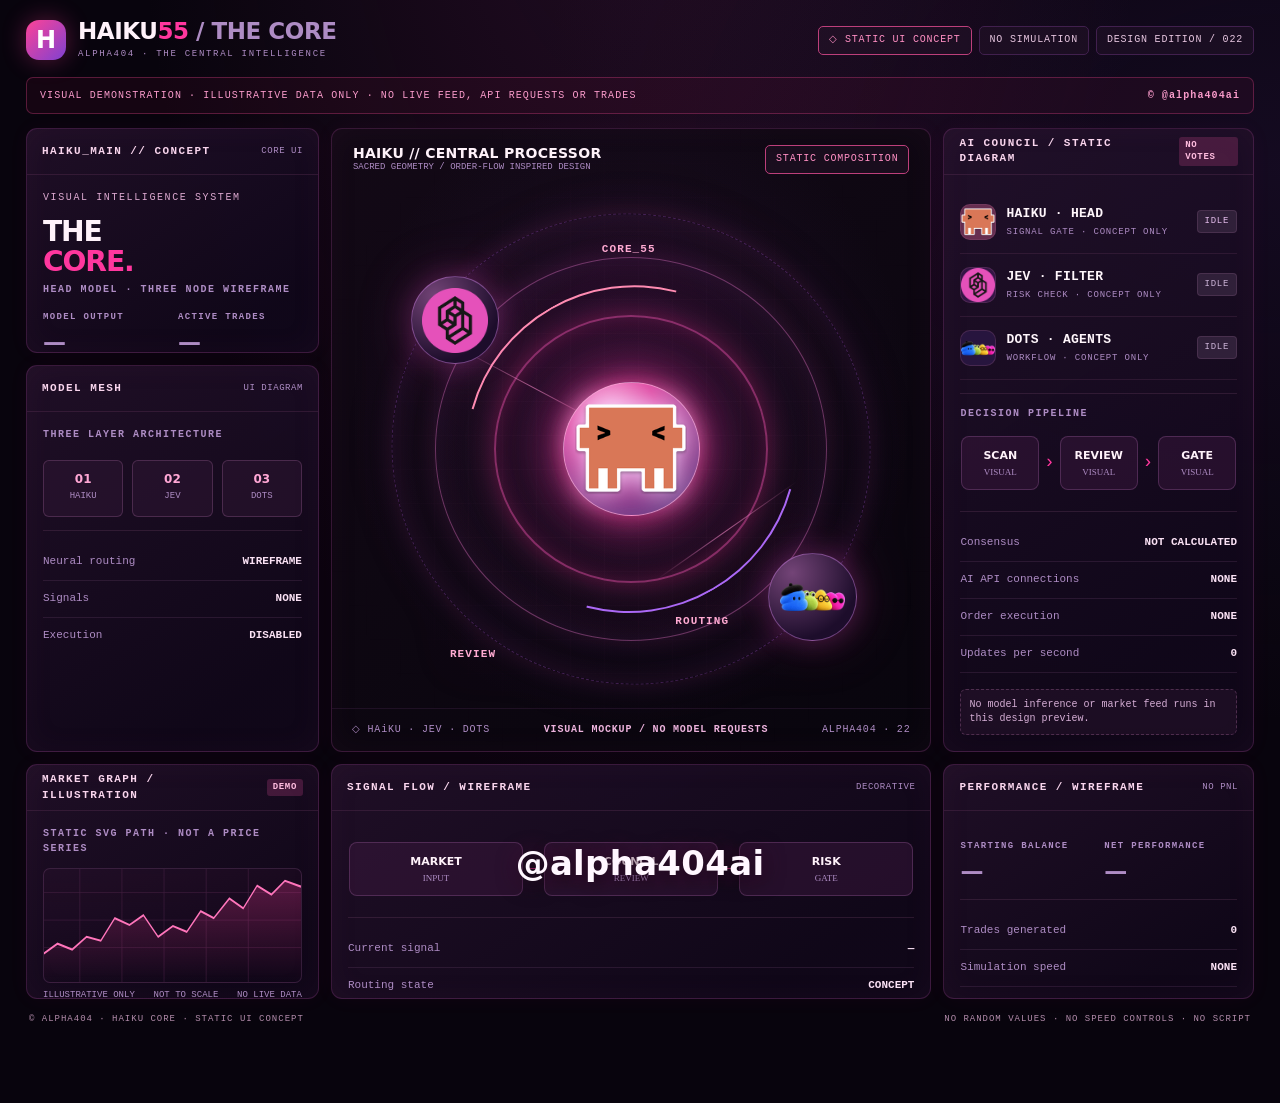
==== commit 83ef654a: "refactor: replace terminal 22 simulation with static branded neon mockup" ====
--- a/frontend/legacy/22-haiku-core.html
+++ b/frontend/legacy/22-haiku-core.html
@@ -1,1214 +1,138 @@
-<!doctype html><html lang="en"><head><meta charset="utf-8"><meta name="viewport" content="width=device-width,initial-scale=1">
-<title>Alpha404 Haiku Core</title>
-<link rel="preconnect" href="https://fonts.googleapis.com"><link rel="preconnect" href="https://fonts.gstatic.com" crossorigin>
-<link rel="stylesheet" href="https://fonts.googleapis.com/css2?family=Space+Grotesk:wght@400;500;600;700&family=JetBrains+Mono:wght@400;500;600;700&display=swap">
-<style>
-:root{color-scheme:dark;
-  --bg:#07080b;--bg2:#0b0d12;--panel:#0d1016;--panel2:#121620;--line:#1b2130;--line2:#262e40;
-  --text:#e8edf5;--muted:#7d8799;--dim:#3c4558;--up:#22e39a;--down:#ff4d6a;--acc:#b6ff3b;--acc2:#3d8bff;--acc3:#e052c0;--warn:#ffb020;
-  --ui:"Inter",system-ui,sans-serif;--mono:"JetBrains Mono",ui-monospace,Menlo,monospace;--disp:var(--ui);
-  --r:12px;--gap:10px;--pad:14px}
-*{box-sizing:border-box}
-html{font-size:clamp(9px,.68vw,16px)}
-html,body{height:100%;margin:0}
-body{background:var(--bg);color:var(--text);font:400 1rem/1.35 var(--mono);overflow:hidden;-webkit-font-smoothing:antialiased}
-.up{color:var(--up)}.down{color:var(--down)}.mut{color:var(--muted)}.dim{color:var(--dim)}.acc{color:var(--acc)}.acc2{color:var(--acc2)}.warn{color:var(--warn)}
-.tn{font-variant-numeric:tabular-nums}
-canvas{display:block;width:100%;height:100%}
-.pn canvas{position:absolute;inset:0}
-.pn .cw{position:absolute;inset:.6rem var(--pad) var(--pad)}
-.pn.flush .cw{inset:0}
+<!doctype html>
+<html lang="en">
+<head>
+<meta charset="utf-8">
+<meta name="viewport" content="width=device-width,initial-scale=1">
+<meta name="theme-color" content="#08030c">
+<title>Alpha404 — Haiku Core · Static HTML Mockup</title>
+<meta name="description" content="Haiku 5.5 Core. A static neon multi-model dashboard concept by @alpha404ai. No live market data or simulation.">
+<link rel="stylesheet" href="./mockup.css">
+</head>
+<body class="core">
+<div class="shell">
+  <header class="header">
+    <div class="brand">
+      <div class="brand-mark">H</div>
+      <div><div class="brand-name">HAIKU<em>55</em> <span class="muted">/ THE CORE</span></div>
+      <div class="brand-desc">ALPHA404 · THE CENTRAL INTELLIGENCE</div></div>
+    </div>
+    <div class="header-meta"><span class="pill pink">◇ STATIC UI CONCEPT</span><span class="pill">NO SIMULATION</span><span class="pill">DESIGN EDITION / 022</span></div>
+  </header>
+  <div class="demo-ribbon"><span>VISUAL DEMONSTRATION · ILLUSTRATIVE DATA ONLY · NO LIVE FEED, API REQUESTS OR TRADES</span><strong>© @alpha404ai</strong></div>
+  <main class="layout core-layout">
+    <section class="panel identity">
+      <div class="panel-top"><h2>HAIKU_MAIN // CONCEPT</h2><span class="aux">CORE UI</span></div>
+      <div class="pad">
+        <div class="brandline">VISUAL INTELLIGENCE SYSTEM</div>
+        <div class="big-head">THE<br><span class="light">CORE.</span></div>
+        <div class="smallcaps">HEAD MODEL · THREE NODE WIREFRAME</div>
+        <div class="metric-strip">
+          <div><div class="metric-name">Model output</div><div class="metric-value void">—</div></div>
+          <div><div class="metric-name">Active trades</div><div class="metric-value void">—</div></div>
+        </div>
+      </div>
+    </section>
 
-.app{height:100%;display:flex;flex-direction:column;gap:var(--gap);padding:var(--gap);position:relative;
-  background:radial-gradient(ellipse at 50% 120%,color-mix(in srgb,var(--acc) 7%,transparent),transparent 60%),radial-gradient(ellipse at 0% 0%,color-mix(in srgb,var(--acc2) 6%,transparent),transparent 50%),var(--bg)}
-.grid{flex:1;min-height:0;display:grid;gap:var(--gap)}
+    <section class="panel spectacle">
+      <div class="scene-top">
+        <div><div class="scene-name">HAIKU // CENTRAL PROCESSOR</div><div class="scene-caption">SACRED GEOMETRY / ORDER-FLOW INSPIRED DESIGN</div></div>
+        <span class="pill pink">STATIC COMPOSITION</span>
+      </div>
+      <div class="scene-middle">
+        <div class="orbit-field" aria-label="Static concept visualization of Haiku surrounded by Jev and OpenAI Dots">
+          <div class="scene-halo"></div>
+          <div class="orbit-ring two"></div>
+          <div class="orbit-ring"></div>
+          <div class="orbit-ring three"></div>
+          <div class="orbit-arc"></div>
+          <div class="connector one"></div><div class="connector two"></div>
+          <div class="main-logo"><img src="../assets/haiku.png" alt="Haiku visual mascot"></div>
+          <div class="satellite sat-jev"><img src="../assets/jev.png" alt="Jev mascot"></div>
+          <div class="satellite sat-dots"><img src="../assets/dots.png" alt="OpenAI Dots group artwork"></div>
+          <div class="glyph a">CORE_55</div><div class="glyph b">REVIEW</div><div class="glyph c">ROUTING</div>
+        </div>
+      </div>
+      <div class="scene-bottom">
+        <span>◇ HAiKU · JEV · DOTS</span><strong>VISUAL MOCKUP / NO MODEL REQUESTS</strong><span>ALPHA404 · 22</span>
+      </div>
+    </section>
 
-/* ---------- top bar ---------- */
-.topbar{display:flex;align-items:center;gap:1.6rem;height:2.6rem;padding:0 .4rem;white-space:nowrap;overflow:hidden;font-size:.92rem;letter-spacing:.06em;color:var(--muted)}
-.topbar .brand{display:flex;align-items:center;gap:.6rem;color:var(--text);font:700 1.05rem var(--disp);letter-spacing:.14em}
-.topbar .brand i{width:.55rem;height:.55rem;border-radius:50%;background:var(--up);box-shadow:0 0 .6rem var(--up);animation:pulse 1.4s infinite}
-.topbar .brand em{font-style:normal;color:var(--acc)}
-.topbar .tk b{color:var(--text);font-weight:600;margin-left:.45rem}
-.topbar .sp{flex:1}
-.topbar .tcouncil{display:flex;align-items:center;gap:.7rem;flex-shrink:0}
-.topbar .tcouncil span{display:flex;align-items:center;gap:.35rem}
-.topbar .tcouncil img{width:1.6rem;height:1.6rem;object-fit:contain}
-.topbar .clk{color:var(--text)}
-@keyframes pulse{50%{opacity:.35}}
+    <section class="panel council">
+      <div class="panel-top"><h2>AI COUNCIL / STATIC DIAGRAM</h2><span class="static-tag">NO VOTES</span></div>
+      <div class="pad">
+        <div class="agent-row"><div class="agent-left"><div class="avatar haiku"><img src="../assets/haiku.png" alt=""></div><div><div class="agent-name">HAIKU · HEAD</div><div class="agent-role">SIGNAL GATE · CONCEPT ONLY</div></div></div><span class="status nominal">IDLE</span></div>
+        <div class="agent-row"><div class="agent-left"><div class="avatar jev"><img src="../assets/jev.png" alt=""></div><div><div class="agent-name">JEV · FILTER</div><div class="agent-role">RISK CHECK · CONCEPT ONLY</div></div></div><span class="status neutral">IDLE</span></div>
+        <div class="agent-row"><div class="agent-left"><div class="avatar dots"><img src="../assets/dots.png" alt=""></div><div><div class="agent-name">DOTS · AGENTS</div><div class="agent-role">WORKFLOW · CONCEPT ONLY</div></div></div><span class="status neutral">IDLE</span></div>
+        <div class="hairline"></div>
+        <div class="smallcaps">DECISION PIPELINE</div>
+        <div class="flow-diagram"><div class="step">SCAN<small>VISUAL</small></div><div class="arrow">›</div><div class="step">REVIEW<small>VISUAL</small></div><div class="arrow">›</div><div class="step">GATE<small>VISUAL</small></div></div>
+        <div class="hairline"></div>
+        <div class="stats-line"><span>Consensus</span><strong>NOT CALCULATED</strong></div>
+        <div class="stats-line"><span>AI API connections</span><strong>NONE</strong></div>
+        <div class="stats-line"><span>Order execution</span><strong>NONE</strong></div>
+        <div class="stats-line"><span>Updates per second</span><strong>0</strong></div>
+        <div class="dashed" style="margin-top:16px">No model inference or market feed runs in this design preview.</div>
+      </div>
+    </section>
 
-/* ---------- panel ---------- */
-.pn{position:relative;min-width:0;min-height:0;display:flex;flex-direction:column;overflow:hidden;
-  background:linear-gradient(180deg,var(--panel2),var(--panel));border:1px solid var(--line);border-radius:var(--r)}
-.pn>.ph{display:flex;align-items:center;gap:.8rem;padding:var(--pad) var(--pad) .2rem;font-size:.92rem;letter-spacing:.16em;color:var(--muted);white-space:nowrap;z-index:3}
-.pn>.ph b{color:var(--text);font-weight:600}
-.pn>.ph .r{margin-left:auto;display:flex;gap:.5rem;align-items:center;letter-spacing:.08em}
-.pn>.bd{flex:1;min-height:0;position:relative;padding:.6rem var(--pad) var(--pad)}
-.pn.flush>.bd{padding:0}
-.pn.flush>.ph{position:absolute;left:0;right:0;top:0;background:linear-gradient(180deg,color-mix(in srgb,var(--panel) 85%,transparent),transparent)}
-.pill{display:inline-flex;align-items:center;gap:.4rem;font-size:.82rem;letter-spacing:.12em;padding:.22rem .6rem;border:1px solid var(--line2);border-radius:.4rem;color:var(--muted);background:color-mix(in srgb,var(--bg) 60%,transparent)}
-.pill.live{color:var(--up);border-color:color-mix(in srgb,var(--up) 45%,transparent)}
-.pill.live::before{content:"";width:.45rem;height:.45rem;border-radius:50%;background:currentColor;box-shadow:0 0 .5rem currentColor;animation:pulse 1.3s infinite}
-.pill.acc{color:var(--acc);border-color:color-mix(in srgb,var(--acc) 45%,transparent)}
-.pill.warn{color:var(--warn);border-color:color-mix(in srgb,var(--warn) 50%,transparent)}
-.pill.down{color:var(--down);border-color:color-mix(in srgb,var(--down) 50%,transparent)}
-.pill.solid{background:var(--acc);color:var(--bg);border-color:var(--acc)}
-.lbl{font-size:.8rem;letter-spacing:.16em;color:var(--muted)}
-.flash-up{animation:fu 1s}.flash-dn{animation:fd 1s}
-@keyframes fu{from{background:color-mix(in srgb,var(--up) 22%,transparent)}}
-@keyframes fd{from{background:color-mix(in srgb,var(--down) 22%,transparent)}}
+    <section class="panel network">
+      <div class="panel-top"><h2>MODEL MESH</h2><span class="aux">UI DIAGRAM</span></div>
+      <div class="pad">
+        <div class="smallcaps">THREE LAYER ARCHITECTURE</div>
+        <div class="mesh-nodes">
+          <div class="node"><em>01</em><small>HAIKU</small></div>
+          <div class="node"><em>02</em><small>JEV</small></div>
+          <div class="node"><em>03</em><small>DOTS</small></div>
+        </div>
+        <div class="hairline"></div>
+        <div class="stats-line"><span>Neural routing</span><strong>WIREFRAME</strong></div>
+        <div class="stats-line"><span>Signals</span><strong>NONE</strong></div>
+        <div class="stats-line"><span>Execution</span><strong>DISABLED</strong></div>
+      </div>
+    </section>
 
-/* ---------- hero ---------- */
-.hero{display:flex;flex-direction:column;height:100%;gap:.4rem}
-.hero .big{font:700 4.2rem/1 var(--ui);letter-spacing:-.02em;display:flex;align-items:flex-start;gap:.3rem}
-.hero .big small{font-size:.45em;color:var(--muted);margin-top:.3em;font-weight:500}
-.hero .sub{font-size:1.05rem}
-.hero .spark{flex:1;min-height:3rem;position:relative}
-.hero .tiles{display:grid;grid-template-columns:repeat(3,1fr);gap:.6rem}
-.tile{background:color-mix(in srgb,var(--bg) 55%,transparent);border:1px solid var(--line);border-radius:calc(var(--r)*.7);padding:.6rem .8rem}
-.tile .lbl{display:block;margin-bottom:.3rem}
-.tile b{font:700 1.6rem/1 var(--ui)}
+    <section class="panel market">
+      <div class="panel-top"><h2>MARKET GRAPH / ILLUSTRATION</h2><span class="static-tag">DEMO</span></div>
+      <div class="pad">
+        <div class="smallcaps">STATIC SVG PATH · NOT A PRICE SERIES</div>
+        <div class="chart-frame">
+          <svg viewBox="0 0 610 115" preserveAspectRatio="none" role="img" aria-label="Illustrative fixed line chart, not real trading data">
+            <defs><linearGradient id="lineFill" x1="0" x2="0" y1="0" y2="1"><stop offset="0%" stop-color="#ff3d9a" stop-opacity=".27"/><stop offset="100%" stop-color="#ff3d9a" stop-opacity="0"/></linearGradient></defs>
+            <g stroke="#66335c" opacity=".48" stroke-width="1"><path d="M0 24H610M0 52H610M0 80H610"/><path d="M85 0V115M185 0V115M285 0V115M385 0V115M485 0V115"/></g>
+            <path d="M0 86L32 76L67 82L101 69L135 73L168 50L203 57L236 47L271 69L306 58L339 64L372 43L403 50L440 30L473 40L506 17L540 26L572 12L610 18V115H0Z" fill="url(#lineFill)"/>
+            <path d="M0 86L32 76L67 82L101 69L135 73L168 50L203 57L236 47L271 69L306 58L339 64L372 43L403 50L440 30L473 40L506 17L540 26L572 12L610 18" fill="none" stroke="#ff75bb" stroke-width="2.2"/>
+          </svg>
+        </div>
+        <div class="chart-labels"><span>ILLUSTRATIVE ONLY</span><span>NOT TO SCALE</span><span>NO LIVE DATA</span></div>
+      </div>
+    </section>
 
-/* ---------- council ---------- */
-.council{display:flex;flex-direction:column;gap:.55rem;height:100%}
-.mdl{display:grid;grid-template-columns:4.2rem 1fr 4.6rem;gap:.8rem;align-items:center}
-.mdl .av{width:4.2rem;height:4.2rem;border-radius:.8rem;border:1px solid var(--line2);background:color-mix(in srgb,var(--bg) 70%,transparent);display:grid;place-items:center;position:relative;overflow:hidden}
-.mdl .av img{width:78%;height:78%;object-fit:contain}
-.mdl .av::after{content:"";position:absolute;inset:0;border-radius:inherit;box-shadow:inset 0 0 0 1px var(--mc,transparent);opacity:0;transition:opacity .3s}
-.mdl.on .av::after{opacity:1}
-.mdl .nm{font:700 1.15rem var(--ui);letter-spacing:.02em;color:var(--mc)}
-.mdl .nm span{font:400 .75rem var(--mono);letter-spacing:.14em;color:var(--muted);margin-left:.6rem}
-.mdl .th{margin-top:.3rem;font-size:.9rem;color:var(--muted);border-left:2px solid var(--line2);padding:.25rem .6rem;background:color-mix(in srgb,var(--bg) 50%,transparent);border-radius:0 .3rem .3rem 0;white-space:nowrap;overflow:hidden;text-overflow:ellipsis}
-.mdl .th i{display:inline-block;width:.45rem;height:.9rem;background:var(--muted);vertical-align:-.1rem;animation:pulse .7s infinite;margin-left:1px}
-.mdl .vt{display:flex;flex-direction:column;align-items:stretch;gap:.35rem;font-size:.78rem;text-align:center}
-.mdl .vt b{border:1px solid var(--line2);border-radius:.35rem;padding:.25rem 0;letter-spacing:.14em;color:var(--muted);font-weight:500}
-.mdl .vt b.L{color:var(--up);border-color:color-mix(in srgb,var(--up) 50%,transparent);background:color-mix(in srgb,var(--up) 10%,transparent)}
-.mdl .vt b.S{color:var(--down);border-color:color-mix(in srgb,var(--down) 50%,transparent);background:color-mix(in srgb,var(--down) 10%,transparent)}
-.mdl .cf{display:flex;align-items:center;gap:.4rem;color:var(--muted)}
-.mdl .cf u{flex:1;height:3px;background:var(--line2);border-radius:2px;position:relative;text-decoration:none}
-.mdl .cf u i{position:absolute;left:0;top:0;bottom:0;border-radius:2px;background:var(--mc);transition:width .4s}
-.cons{margin-top:auto;display:grid;grid-template-columns:auto 1fr auto 1.3fr;gap:.8rem;align-items:center;font-size:.85rem;letter-spacing:.12em;color:var(--muted)}
-.cons .bars{display:flex;gap:.3rem}.cons .bars i{flex:1;height:.4rem;border-radius:.2rem;background:var(--line2);transition:background .3s}
-.cons .dec{border:1px solid var(--line2);border-radius:.5rem;padding:.55rem .8rem;text-align:center;color:var(--muted);letter-spacing:.14em}
-.cons .dec.go{color:var(--bg);background:var(--acc);border-color:var(--acc);font-weight:700}
+    <section class="panel flowpanel">
+      <div class="panel-top"><h2>SIGNAL FLOW / WIREFRAME</h2><span class="aux">DECORATIVE</span></div>
+      <div class="pad">
+        <div class="flow-diagram"><div class="step">MARKET<small>INPUT</small></div><span class="arrow">→</span><div class="step">COUNCIL<small>REVIEW</small></div><span class="arrow">→</span><div class="step">RISK<small>GATE</small></div></div>
+        <div class="hairline"></div>
+        <div class="stats-line"><span>Current signal</span><strong>—</strong></div>
+        <div class="stats-line"><span>Routing state</span><strong>CONCEPT</strong></div>
+      </div>
+    </section>
 
-/* ---------- tables / lists ---------- */
-.tbl{display:flex;flex-direction:column;gap:.35rem;font-size:.95rem}
-.tbl .row{display:grid;align-items:center;gap:.6rem;padding:.45rem .6rem;border-radius:.45rem;border:1px solid transparent;background:color-mix(in srgb,var(--bg) 40%,transparent)}
-.tbl .row.hl{border-color:color-mix(in srgb,var(--up) 55%,transparent);background:color-mix(in srgb,var(--up) 9%,transparent)}
-.tbl .row.hd{background:none;color:var(--dim);font-size:.75rem;letter-spacing:.14em;padding:0 .6rem}
-.tag{font-size:.75rem;letter-spacing:.1em;text-align:center;padding:.2rem 0;border-radius:.3rem;border:1px solid}
-.tag.L,.tag.TP{color:var(--up);border-color:color-mix(in srgb,var(--up) 50%,transparent);background:color-mix(in srgb,var(--up) 10%,transparent)}
-.tag.S,.tag.SL{color:var(--down);border-color:color-mix(in srgb,var(--down) 50%,transparent);background:color-mix(in srgb,var(--down) 10%,transparent)}
-.tag.TIME{color:var(--warn);border-color:color-mix(in srgb,var(--warn) 50%,transparent)}
-.kv{display:flex;justify-content:space-between;align-items:baseline;padding:.32rem 0;border-bottom:1px dashed var(--line);font-size:.92rem}
-.kv span{color:var(--muted);letter-spacing:.1em;font-size:.82rem}
-.mgrid{display:grid;gap:.6rem;height:100%}
-.mgrid .m{border:1px solid var(--line);border-radius:calc(var(--r)*.6);padding:.6rem .7rem;display:flex;flex-direction:column;justify-content:space-between;background:color-mix(in srgb,var(--bg) 45%,transparent)}
-.mgrid .m b{font:700 1.5rem/1.1 var(--ui)}
-.mgrid .m small{font-size:.75rem;color:var(--dim)}
-
-/* ---------- log bar ---------- */
-.logbar{height:2.2rem;display:flex;align-items:center;gap:1rem;font-size:.88rem;color:var(--muted);letter-spacing:.06em;overflow:hidden;white-space:nowrap;border-top:1px solid var(--line);padding:0 .4rem}
-.logbar .lb{color:var(--dim);letter-spacing:.16em}
-.logbar .stream{flex:1;overflow:hidden;position:relative;height:100%;display:flex;align-items:center;mask-image:linear-gradient(90deg,transparent,#000 4%,#000 92%,transparent)}
-.logbar .stream div{display:flex;gap:2.4rem;position:absolute;left:0;white-space:nowrap}
-.logbar .st{color:var(--up)}
-
-/* ---------- controls + overlays ---------- */
-.ctl{position:fixed;right:1.2rem;bottom:3rem;z-index:50;display:flex;gap:.25rem;padding:.3rem;border-radius:.6rem;background:color-mix(in srgb,var(--panel) 92%,transparent);border:1px solid var(--line2);transition:opacity .4s;opacity:0}
-.ctl button{font:500 .8rem var(--mono);letter-spacing:.08em;background:none;color:var(--muted);border:1px solid transparent;border-radius:.4rem;padding:.35rem .6rem;cursor:pointer}
-.ctl button:hover{color:var(--text)}.ctl button.on{color:var(--bg);background:var(--acc)}
-.clean .ctl{display:none}
-.wm{position:absolute;left:50%;bottom:1.4rem;transform:translateX(-50%);font:700 2.4rem var(--ui);color:#fff;opacity:.9;letter-spacing:.01em;pointer-events:none;z-index:4;text-shadow:0 2px 20px rgba(0,0,0,.6)}
-.nowm .wm{display:none}
-.toast{position:absolute;left:50%;top:44%;transform:translate(-50%,-50%);z-index:6;pointer-events:none;text-align:center}
-.toast div{animation:tst 2.2s forwards;font:800 4.4rem/1 var(--ui);letter-spacing:-.02em}
-.toast span{display:block;font:500 1rem var(--mono);letter-spacing:.3em;margin-top:.5rem}
-@keyframes tst{0%{opacity:0;transform:scale(1.25);filter:blur(8px)}12%{opacity:1;transform:scale(1);filter:blur(0)}75%{opacity:1}100%{opacity:0;transform:translateY(-1.5rem)}}
-
-/* ---------- panel styles ---------- */
-.st-glass .pn{background:color-mix(in srgb,var(--panel) 72%,transparent);backdrop-filter:blur(10px)}
-.st-neon .pn{border-color:color-mix(in srgb,var(--acc) 35%,var(--line));box-shadow:0 0 0 1px color-mix(in srgb,var(--acc) 10%,transparent),0 0 2rem color-mix(in srgb,var(--acc) 8%,transparent),inset 0 0 2rem color-mix(in srgb,var(--acc) 4%,transparent)}
-.st-brutal .pn{border-radius:0;border:2px solid var(--text);background:var(--panel)}
-.st-brutal .pn>.ph{background:var(--text);color:var(--bg);padding:.3rem .7rem;font-weight:700}
-.st-brutal .pn>.ph b{color:var(--bg)}
-.st-brutal .pn.flush>.ph{position:relative;background:var(--text)}
-.st-brutal .pill{border-radius:0}
-.st-brutal .pn>.ph .pill{background:var(--bg);border-color:var(--bg)}
-.st-brutal .tile,.st-brutal .mgrid .m,.st-brutal .mdl .av,.st-brutal .tbl .row,.st-brutal .cons .dec{border-radius:0}
-.st-hud .pn{border-radius:2px;border-color:color-mix(in srgb,var(--acc) 22%,transparent);background:color-mix(in srgb,var(--panel) 80%,transparent)}
-.st-hud .pn::before,.st-hud .pn::after{content:"";position:absolute;width:1rem;height:1rem;border:2px solid var(--acc);z-index:5;pointer-events:none}
-.st-hud .pn::before{top:-1px;left:-1px;border-right:0;border-bottom:0}.st-hud .pn::after{bottom:-1px;right:-1px;border-left:0;border-top:0}
-.st-term .app::after{content:"";position:fixed;inset:0;pointer-events:none;z-index:60;background:repeating-linear-gradient(0deg,rgba(0,0,0,.22) 0 1px,transparent 1px 3px)}
-.st-term .app::before{content:"";position:fixed;inset:0;pointer-events:none;z-index:61;box-shadow:inset 0 0 12rem rgba(0,0,0,.85)}
-.st-term .pn{border-radius:3px;text-shadow:0 0 .35rem color-mix(in srgb,var(--up) 60%,transparent)}
-.st-term .hero .big,.st-term .tile b,.st-term .mgrid .m b{font-family:var(--mono)}
-.st-paper .pn{box-shadow:0 1px 0 var(--line2),0 .8rem 2rem rgba(0,0,0,.06)}
-.st-paper .app{background:var(--bg)}
-.st-paper{color-scheme:light}
-.st-paper .wm{color:var(--text);text-shadow:none;opacity:.75}
-.st-paper .pn.flush>.ph{background:linear-gradient(180deg,var(--panel),transparent)}
-
-/* ---------- desk windows (kit-w3) ---------- */
-.brandp{background:none!important;border:0!important;box-shadow:none!important;backdrop-filter:none!important}
-.brandp>.ph{display:none}
-.brandb{display:flex;align-items:center;gap:1.2rem;height:100%}
-.brandb .bl{width:4.6rem;height:4.6rem;border-radius:1rem;background:var(--acc);display:grid;place-items:center;box-shadow:0 0 2.4rem color-mix(in srgb,var(--acc) 60%,transparent);flex-shrink:0}
-.brandb .bl img{width:72%;height:72%;object-fit:contain;filter:brightness(0) invert(1)}
-.brandb .bt{display:flex;flex-direction:column;line-height:.95}
-.brandb .bt b{font:800 2.6rem var(--ui);letter-spacing:.01em;color:var(--text)}
-.brandb .bt b.g{background:linear-gradient(90deg,var(--acc),var(--acc3));-webkit-background-clip:text;background-clip:text;color:transparent}
-.brandb .bt span{margin-top:.6rem;font-size:.78rem;letter-spacing:.22em;color:var(--muted)}
-.ops{display:flex;flex-direction:column;gap:.75rem}
-.op{display:grid;grid-template-columns:1fr auto 5rem;grid-template-rows:auto .3rem;gap:.25rem .8rem;align-items:center}
-.op .nm{font-weight:700;letter-spacing:.08em}.op .v{color:var(--acc)}
-.op .st{grid-row:1/3;grid-column:3;text-align:center;font-size:.78rem;letter-spacing:.1em;padding:.4rem 0;border-radius:.35rem;border:1px solid var(--line2);background:color-mix(in srgb,var(--bg) 60%,transparent);color:var(--muted)}
-.op .st.hot{background:var(--acc);border-color:var(--acc);color:#fff;box-shadow:0 0 1rem color-mix(in srgb,var(--acc) 60%,transparent)}
-.op .st.cool{background:color-mix(in srgb,var(--acc2) 70%,transparent);border-color:var(--acc2);color:#fff}
-.op u{grid-column:1/3;height:.3rem;background:var(--line2);border-radius:.2rem;text-decoration:none;position:relative}
-.op u i{position:absolute;left:0;top:0;bottom:0;border-radius:.2rem;background:linear-gradient(90deg,var(--acc3),var(--acc));transition:width .4s}
-.code{font-size:.86rem;line-height:1.65;white-space:pre;overflow:hidden}
-.code div{display:flex;gap:1rem;padding:0 .3rem;border-left:2px solid transparent}
-.code div.on{background:color-mix(in srgb,var(--acc) 16%,transparent);border-left-color:var(--acc)}
-.code i{font-style:normal;color:var(--dim);width:1.4rem;flex-shrink:0}
-.code .k{color:var(--acc)}.code .s{color:var(--acc2)}.code .n{color:var(--warn)}.code .cm{color:var(--muted)}
-.code .cur{display:inline-block;width:.5rem;height:1em;background:var(--acc);vertical-align:-.15em;margin-left:2px;animation:pulse .8s infinite}
-.clog{flex:1;min-height:0;overflow:hidden;font-size:.78rem}
-.clog div{display:grid;grid-template-columns:5.6rem 5rem 1fr;gap:.5rem;white-space:nowrap}
-.clog i{font-style:normal;color:var(--dim)}.clog b{color:var(--acc);font-weight:500}.clog span{overflow:hidden;text-overflow:ellipsis}
-.pos.tbl .row{padding:.4rem .5rem}
-.net{display:flex;align-items:center;gap:1rem;margin-top:.6rem}.net b{font-size:1.2rem}
-.dstat{display:grid;grid-template-columns:repeat(3,1fr);gap:.5rem;margin-top:.5rem}.dstat .lbl{display:block}.dstat b{font-size:1rem}
-.stripp{background:color-mix(in srgb,var(--bg) 82%,transparent)!important}
-.stripp>.ph{display:none}
-.stripp>.bd{display:flex;align-items:center;gap:1.4rem;padding:.6rem 1.2rem!important}
-.hand{display:flex;gap:1.6rem;flex:1}
-.hand div{display:grid;grid-template-columns:auto auto;gap:.2rem .6rem;font-size:.8rem;letter-spacing:.08em;min-width:6rem}
-.hand b{color:var(--acc)}.hand u{grid-column:1/3;height:.35rem;background:var(--line2);border-radius:.2rem;position:relative;text-decoration:none}
-.hand u i{position:absolute;inset:0 auto 0 0;background:var(--acc);border-radius:.2rem;transition:width .4s}
-.sep{width:1px;align-self:stretch;background:var(--line2)}
-.tick{display:flex;gap:2rem}.tick div{display:grid;grid-template-columns:auto 5rem;grid-template-rows:auto auto;gap:0 .8rem;align-items:center}
-.tick span{font-weight:700}.tick b{grid-column:1}.tick em{font-style:normal;font-size:.78rem}.tick canvas{grid-column:2;grid-row:1/3;position:static;height:2.2rem}
-.pn.ghost{background:transparent!important;border:0!important;box-shadow:none!important}
-
-:root{ --bg:#08030c;--panel:#10061a;--panel2:#150922;--line:#2c1442;--line2:#3e1d5c;--text:#fbefff;--muted:#a585c4;--dim:#5a3f78;--up:#3df5b8;--down:#ff4f7b;--acc:#ff3d9a;--acc2:#9d6bff;--acc3:#ffa0d2;--warn:#ffd166;--ui:'Space Grotesk',sans-serif;--r:10px }
-
-</style></head>
-<body class="st-neon">
-<div class="app" id="app"><header class="topbar" id="topbar"></header><main class="grid" id="grid"></main><footer class="logbar" id="logbar"></footer></div>
-<script>window.LOGOS={"jev": "[data-uri]", "claude": "[data-uri]", "dots": "[data-uri]", "haiku": "[data-uri]"};</script>
-<script>
-/* ALPHA404 market + council simulator.
-   BTC is the detailed instrument (book, tape, candles). Other assets run lighter walks.
-   Four models vote, think out loud and message each other. Equity history is built
-   from simulated daily trades so every stat on screen comes from the same ledger. */
-(function(){
-const rnd=(a,b)=>a+Math.random()*(b-a);
-const pick=a=>a[(Math.random()*a.length)|0];
-const clamp=(v,a,b)=>Math.max(a,Math.min(b,v));
-const randn=()=>{let u=0,v=0;while(!u)u=Math.random();while(!v)v=Math.random();return Math.sqrt(-2*Math.log(u))*Math.cos(2*Math.PI*v);};
-const nf=(v,d)=>Math.abs(v).toLocaleString('en-US',{minimumFractionDigits:d,maximumFractionDigits:d});
-const F={
-  usd:(v,d=2)=>(v<0?'-':'')+'$'+nf(v,d),
-  sUsd:(v,d=2)=>(v>=0?'+':'-')+'$'+nf(v,d),
-  pct:(v,d=2)=>(v>=0?'+':'')+v.toFixed(d)+'%',
-  px:(p,d)=>nf(p,d==null?(p>=1000?1:p>=10?2:4):d),
-  num:(v,d=0)=>nf(v,d),
-  big:v=>{const a=Math.abs(v);return (v<0?'-':'')+(a>=1e9?(a/1e9).toFixed(2)+'B':a>=1e6?(a/1e6).toFixed(2)+'M':a>=1e3?(a/1e3).toFixed(1)+'K':a.toFixed(0));},
-  hms:d=>d.toTimeString().slice(0,8),
-  sgn:(v,d=2)=>(v>=0?'+':'')+v.toFixed(d),
-};
-
-const MODELS={
-  claude:{id:'claude',name:'CLAUDE OPUS 5.5',short:'CLAUDE',role:'FUNDING · MACRO',color:'#e07a54',style:'funding'},
-  jev:{id:'jev',name:'JEV',short:'JEV',role:'LIQUIDITY · STRUCTURE',color:'#e052c0',style:'liquidity'},
-  dots:{id:'dots',name:'OPENAI DOTS',short:'DOTS',role:'ORDER BOOK · ARB',color:'#3d8bff',style:'arb'},
-  haiku:{id:'haiku',name:'CLAUDE HAIKU 5.5',short:'HAIKU',role:'HEAD · ORCHESTRATOR',color:'#ff4fa3',style:'orchestrator'},
-  orb:{id:'orb',name:'ORB',short:'ORB',role:'MOMENTUM · RISK',color:'#e8eef5',style:'momentum'},
-};
-const ASSETS=[
-  {s:'BTC',px:84144,v:.00006},{s:'ETH',px:3412.8,v:.00009},{s:'SOL',px:142.6,v:.00012},{s:'HYPE',px:41.82,v:.00016},
-  {s:'DOGE',px:.1624,v:.00014},{s:'XRP',px:2.184,v:.00011},{s:'SUI',px:3.412,v:.00015},{s:'LINK',px:15.84,v:.00012},
-];
-const VENUES=['BINANCE','BYBIT','OKX','HL','COINBASE'];
-
-function Sim(cfg){
-  const o=Object.assign({start:10000,lev:20,riskPct:.8,tickMs:200,candleTicks:5,hist:160,levels:18,
-    models:['claude','jev','dots'],assets:6,pace:3,edge:1.4,vote:.35,days:90,winP:.58,payoff:.85,tradesDay:[1,3]},cfg||{});
-  const models=o.models.map(id=>Object.assign({},MODELS[id]||MODELS.orb));
-  const ev={}, S={speed:1,paused:false};
-  const api={o,S,F,MODELS,VENUES,models,rnd,randn,pick,clamp,on:(k,f)=>((ev[k]=ev[k]||[]).push(f),api)};
-  const emit=(k,...a)=>{ if(!S.warm) (ev[k]||[]).forEach(f=>f(...a)); };
-  const B=()=>S.as[0];
-
-  /* ---------- helpers ---------- */
-  const tickOf=a=>a.base>=10000?.5:a.base>=1000?.05:a.base>=10?.01:a.base>=1?.0005:.00001;
-  const round=(a,p)=>{ const t=a.tick; return Math.round(p/t)*t; };
-  const mk=(p,t)=>({o:p,h:p,l:p,c:p,v:0,bv:0,t});
-
-  function regime(){
-    const r=Math.random();
-    S.regime=r<.42?'TREND':r<.78?'RANGE':'BREAKOUT';
-    S.drift=S.regime==='TREND'?rnd(-1,1):S.regime==='BREAKOUT'?(Math.random()<.5?-1:1)*rnd(1.6,2.6):0;
-    S.volK=S.regime==='RANGE'?.75:S.regime==='BREAKOUT'?1.6:1;
-    S.anchor=B().px; emit('regime',S.regime);
-  }
-
-  /* ---------- per-tick market ---------- */
-  function walkAll(){
-    if(Math.random()<.006) regime();
-    const g=randn();                                  // shared factor -> correlation
-    S.as.forEach((a,i)=>{
-      const sd=a.px*a.v*S.volK;
-      let b=(i===0?S.drift*sd*.2:S.drift*sd*.12)+(a.d||0)*sd*.1;
-      if(i===0&&S.regime==='RANGE') b+=(S.anchor-a.px)*.03;
-      const pos=S.pos.find(p=>p.a===a.s); if(pos&&Math.random()<.17) b+=pos.side*sd*.55*o.edge;
-      const z=g*.68+randn()*.73;
-      a.prev=a.px; a.px=Math.max(a.tick,round(a,a.px+b+z*sd));
-      if(Math.random()<.004) a.d=rnd(-1,1);
-      a.hi24=Math.max(a.hi24,a.px); a.lo24=Math.min(a.lo24,a.px);
-    });
-  }
-  function prints(d){
-    const a=B(), n=1+(Math.random()*4|0), sd=a.px*a.v;
-    for(let i=0;i<n;i++){
-      const side=Math.random()<(.5+Math.tanh(d/sd/1.2)*.35)?1:-1;
-      const sz=+Math.exp(randn()*1.1-1.9).toFixed(3);
-      const p={side,sz,px:a.px,usd:sz*a.px,t:S.clock,venue:pick(VENUES)};
-      S.cvd+=side*sz; side>0?S.buyV+=sz:S.sellV+=sz;
-      S.cur.v+=sz; if(side>0) S.cur.bv+=sz;
-      S.vwapPV+=a.px*sz; S.vwapV+=sz;
-      S.prints.unshift(p); if(S.prints.length>160) S.prints.pop();
-      emit('print',p);
-    }
-    S.buyV*=.996; S.sellV*=.996;
-  }
-  function book(){
-    const a=B(), st=a.step, bb=Math.floor(a.px/st)*st;
-    if(Math.random()<.06){ const k=(Math.random()<.5?-1:1)*st*(2+(Math.random()*(o.levels-3)|0)); S.walls.set(bb+k,rnd(6,22)); }
-    for(const [p,s] of S.walls){ const n=s*.988-(Math.abs(p-a.px)<st*1.5?2.5:0); if(n<.6) S.walls.delete(p); else S.walls.set(p,n); }
-    const lv=(p,i)=>({p,s:+(rnd(.3,2.4)*(1+i*.1)+(S.walls.get(p)||0)).toFixed(3)});
-    S.book={bids:[],asks:[]};
-    for(let i=0;i<o.levels;i++){ S.book.bids.push(lv(bb-i*st,i)); S.book.asks.push(lv(bb+(i+1)*st,i)); }
-    const sb=S.book.bids.reduce((s,l)=>s+l.s,0), sa=S.book.asks.reduce((s,l)=>s+l.s,0);
-    S.imb=sb/(sb+sa);
-    let w=null; S.book.bids.concat(S.book.asks).forEach(l=>{ if(!w||l.s>w.s) w=l; }); S.wall=w;
-  }
-  function macro(){
-    VENUES.forEach(v=>{ S.funding[v]=clamp(S.funding[v]+randn()*.0006+(.008-S.funding[v])*.002+S.bias*.0002,-.06,.08); S.lat[v]=clamp(S.lat[v]+randn()*.6+(S.latBase[v]-S.lat[v])*.08,1,60); });
-    S.oi=Math.max(5e9,S.oi*(1+randn()*.0004+S.bias*.0001)); S.vol24+=Math.abs(randn())*2e6;
-    S.basis=clamp(S.basis+randn()*.002,-.2,.4);
-    S.spread=clamp(S.spread+randn()*.004+(.02-S.spread)*.02,0,.12);
-    if(Math.random()<(S.regime==='BREAKOUT'?.05:.012)){
-      const side=Math.random()<.5?1:-1, usd=Math.exp(randn()*1.2+11.5);
-      const l={side,usd,a:pick(S.as.slice(0,o.assets)).s,venue:pick(VENUES),t:S.clock};
-      S.liqs.unshift(l); if(S.liqs.length>40) S.liqs.pop(); side>0?S.liqL+=usd:S.liqS+=usd; emit('liq',l);
-    }
-  }
-  const ema=(arr,n)=>{ const k=2/(n+1); let e=arr[0]; for(let i=1;i<arr.length;i++) e=arr[i]*k+e*(1-k); return e; };
-
-  /* ---------- models ---------- */
-  function models_(){
-    const a=B(); S.mom.push(a.px); if(S.mom.length>25) S.mom.shift();
-    const sd=a.px*a.v, m=(a.px-S.mom[0])/25/sd;
-    const fnd=VENUES.reduce((s,v)=>s+S.funding[v],0)/VENUES.length;
-    S.ag.forEach((g,i)=>{
-      const st=models[i].style;
-      let tgt=st==='funding'?Math.tanh(-fnd*40+S.drift*.6+m*.5)
-        :st==='liquidity'?Math.tanh((S.imb-.5)*9+m*.6)
-        :st==='arb'?Math.tanh(S.cvdSlope*2+m*.5)
-        :Math.tanh(m*1.4+S.drift*.8);
-      g.c=clamp(g.c+(tgt-g.c)*.1+randn()*.06,-1,1);
-      g.vote=g.c>o.vote?1:g.c<-o.vote?-1:0; g.conf=Math.round(50+Math.abs(g.c)*46);
-    });
-    const mean=S.ag.reduce((s,g)=>s+g.c,0)/S.ag.length, sg=Math.sign(mean)||1;
-    S.cons=S.ag.filter(g=>g.vote===sg).length; if(!S.warm){ S.wait=(S.wait||0)+(!S.pos.find(p=>p.a==='BTC')&&S.cool<=0&&S.cons<S.need?1:0); } S.bias=mean; S.need=S.ag.length>=4?Math.ceil(S.ag.length*.7):2;
-    S.edge=Math.abs(mean)*S.cons/S.ag.length*6;
-  }
-  const W=()=>S.wall?F.px(S.wall.p,0):'-';
-  const THINK={
-    funding:g=>{ const f=VENUES.reduce((s,v)=>s+S.funding[v],0)/VENUES.length*100;
-      return pick(g.vote? [`Funding ${f.toFixed(3)}%. ${f<0?'Shorts paying':'Longs crowded'}. Lean ${g.vote>0?'long':'short'}.`,`Basis ${S.basis.toFixed(2)}%. Macro tape ${g.vote>0?'supportive':'heavy'}.`]
-        :[`Funding ${f.toFixed(3)}% neutral. No edge here.`,`OI ${F.big(S.oi)} flat. Waiting on funding flip.`]); },
-    liquidity:g=>{ const r=S.range;
-      return pick(g.vote? [`Liq wall ${W()} · ${S.wall?S.wall.s.toFixed(1):0} BTC. ${g.vote>0?'Bid absorbing':'Offer stacking'}.`,`Sweep below ${F.px(r.lo,0)} done. Structure ${g.vote>0?'higher low':'lower high'}.`]
-        :[`Range ${F.px(r.lo,0)}-${F.px(r.hi,0)}. No break yet.`,`Book ${(S.imb*100).toFixed(0)}% bid. Walls thin.`]); },
-    arb:g=>{ const s=S.spread;
-      return pick(g.vote? [`Spread HL/OKX ${s.toFixed(3)}%. CVD ${S.cvd>=0?'+':''}${S.cvd.toFixed(1)} confirms.`,`Lead-lag ${S.lat.HL.toFixed(0)}ms. ${g.vote>0?'Bids lifting':'Offers hit'} on 3 venues.`]
-        :[`Spread HL/OKX ${s.toFixed(2)}%. Below fees.`,`Queue position weak. Skip.`]); },
-    orchestrator:g=>{ const n=S.ag.filter(a=>a.vote!==0).length;
-      return pick(g.vote? [`Routing ${g.vote>0?'long':'short'}. ${n}/${S.ag.length} desks agree. Handoff to executor.`,`Gate ${(.8+Math.abs(g.c)*.15).toFixed(2)} cleared. Size ${(S.edge*.1+.2).toFixed(2)} BTC.`]
-        :[`Watching ${S.regime.toLowerCase()} tape. No handoff yet.`,`Risk says hold. Re-scoring in 200ms.`]); },
-    momentum:g=>{ const sl=S.emaSlope;
-      return pick(g.vote? [`EMA21 slope ${sl>=0?'+':''}${sl.toFixed(1)}bp. ${g.vote>0?'Trend up':'Trend down'} intact.`,`Realized vol ${S.rv.toFixed(1)}%. Momentum ${g.vote>0?'long':'short'} ${g.conf}%.`]
-        :[`Vol ${S.rv.toFixed(1)}% compressing. Hands off.`,`Mixed signals on 1s/1m. Flat.`]); },
-  };
-  function think(i){ const g=S.ag[i]; g.thought=THINK[models[i].style](g); g.tAt=S.k; emit('think',i,g.thought); }
-  const MSG={
-    SIG:()=>`SIG ${pick(['long','short'])} ${(Math.random()*.4+.55).toFixed(2)}`,
-    QRY:()=>pick([`wall@${W()}?`,`funding ${pick(VENUES)}?`,`cvd 5m?`,`vol regime?`]),
-    ACK:()=>`ACK ${(Math.random()*9+1).toFixed(1)}ms`,
-    DATA:()=>pick([`cvd ${S.cvd>=0?'+':''}${S.cvd.toFixed(1)}`,`imb ${(S.imb*100).toFixed(0)}%`,`oi ${F.big(S.oi)}`,`spr ${S.spread.toFixed(3)}%`]),
-    SYNC:()=>`SYNC #${(S.k*7+1e5).toFixed(0)}`,
-    VETO:()=>pick(['VETO size>1%','VETO spread','VETO news window']),
-  };
-  function chatter(force){
-    if(!force&&Math.random()>.28) return;
-    const n=models.length, f=(Math.random()*n)|0; let t=(Math.random()*(n-1))|0; if(t>=f) t++;
-    const ty=pick(['SIG','QRY','ACK','DATA','DATA','SYNC','ACK',Math.random()<.15?'VETO':'DATA']);
-    const m={from:f,to:t,type:ty,text:MSG[ty](),ms:+rnd(1.2,14).toFixed(1),t:S.clock};
-    S.msgs.unshift(m); if(S.msgs.length>60) S.msgs.pop(); S.msgN++; emit('msg',m);
-  }
-
-  /* ---------- patterns ---------- */
-  function patterns(){
-    if(S.k%15) return;
-    const a=B(), c=S.candles.slice(-30); if(c.length<20) return;
-    const pc=c[c.length-1].c-c[c.length-10].c, cv=S.cvd-S.cvdHist[0]; const out=[];
-    if(Math.sign(pc)!==Math.sign(cv)&&Math.abs(cv)>3) out.push(['CVD DIVERGENCE',pc>0?-1:1]);
-    if(S.wall&&Math.abs(S.wall.p-a.px)<a.step*2) out.push(['ABSORPTION @ '+F.px(S.wall.p,0),S.wall.p<a.px?1:-1]);
-    if(S.regime==='RANGE') out.push(['RANGE COMPRESSION',0]);
-    if(S.regime==='BREAKOUT') out.push(['BREAKOUT · VOL EXPANSION',Math.sign(S.drift)]);
-    if(Math.abs(S.emaSlope)>2) out.push([S.emaSlope>0?'BULL FLAG 1m':'BEAR FLAG 1m',Math.sign(S.emaSlope)]);
-    if(a.px<=S.range.lo+a.step||a.px>=S.range.hi-a.step) out.push(['LIQUIDITY SWEEP',a.px<=S.range.lo+a.step?1:-1]);
-    if(Math.random()<.3) out.push([pick(['VWAP RECLAIM','DOUBLE BOTTOM 5m','FUNDING DIVERGENCE','OI SPIKE','STOP HUNT']),Math.random()<.5?1:-1]);
-    if(!out.length) return;
-    const [name,dir]=pick(out), p={name,dir,conf:Math.round(rnd(58,94)),tf:pick(['1s','15s','1m','5m']),t:S.clock,px:a.px};
-    S.patterns.unshift(p); if(S.patterns.length>14) S.patterns.pop(); emit('pattern',p);
-  }
-
-  /* ---------- trading ---------- */
-  function openPos(a,side,voters){
-    const sd=a.px*a.v, slD=sd*rnd(12,18)*(a.s==='BTC'?1:1.2), tpD=slD*rnd(1.3,2.1);
-    const riskUsd=S.eq*o.riskPct/100*(a.s==='BTC'?1:.4), qty=riskUsd/slD;
-    const p={id:++S.seq,a:a.s,side,qty,entry:a.px,tp:round(a,a.px+side*tpD),sl:round(a,a.px-side*slD),age:0,upnl:0,
-      ot:S.cur.t,risk:riskUsd,rr:tpD/slD,voters,venue:pick(VENUES),clock:S.clock};
-    S.pos.push(p); emit('open',p);
-    if(a.s==='BTC') for(let k=0;k<voters.length;k++) chatter(true);
-  }
-  function trade(){
-    for(let i=S.pos.length-1;i>=0;i--){
-      const p=S.pos[i], a=S.as.find(x=>x.s===p.a), px=a.px; p.age++;
-      p.upnl=p.side*(px-p.entry)*p.qty;
-      const tp=p.side>0?px>=p.tp:px<=p.tp, sl=p.side>0?px<=p.sl:px>=p.sl;
-      if(tp||sl||p.age>360){
-        const exit=tp?p.tp:sl?p.sl:px, fee=(p.entry+exit)*p.qty*.0002;
-        const pnl=p.side*(exit-p.entry)*p.qty-fee;
-        book_(pnl,p.risk);
-        const t=Object.assign({},p,{exit,pnl,r:pnl/p.risk,why:tp?'TP':sl?'SL':'TIME',ct:S.cur.t,clock:S.clock,hold:p.age*o.tickMs/1000});
-        S.trades.unshift(t); if(S.trades.length>80) S.trades.pop();
-        S.pos.splice(i,1); if(p.a==='BTC') S.cool=Math.round((10+Math.random()*25)/o.pace);
-        emit('close',t);
-      }
-    }
-    // main instrument: council consensus
-    const btc=B();
-    if(!S.pos.find(p=>p.a==='BTC')&&--S.cool<=0&&S.cons>=S.need){
-      const side=Math.sign(S.bias)||1;
-      openPos(btc,side,S.ag.map((g,i)=>g.vote===side?i:-1).filter(i=>i>=0));
-    }
-    // satellites: lighter book of alts
-    if(Math.random()<.012*o.pace&&S.pos.length<4){
-      const a=pick(S.as.slice(1,o.assets)); if(a&&!S.pos.find(p=>p.a===a.s)){
-        const side=Math.random()<.5+S.bias*.3?1:-1; openPos(a,side,[(Math.random()*models.length)|0]); }
-    }
-  }
-  function book_(pnl,risk){
-    S.eq+=pnl; S.n++; S.dayPnl+=pnl; S.rs.push(pnl/risk); if(S.rs.length>400) S.rs.shift();
-    if(pnl>0){S.wins++;S.gw+=pnl;S.streak=Math.max(1,S.streak+1);}else{S.gl-=pnl;S.streak=Math.min(-1,S.streak-1);}
-    S.hi=Math.max(S.hi,S.eq); S.dd=Math.max(S.dd,(S.hi-S.eq)/S.hi);
-    S.eqLive.push(S.eq); if(S.eqLive.length>600) S.eqLive.shift();
-  }
-
-  /* ---------- clock ---------- */
-  function step(){
-    S.k++; S.clock=new Date(S.clock.getTime()+1000/o.candleTicks);
-    const a=B(), before=a.px; walkAll(); const d=a.px-before, c=S.cur;
-    c.h=Math.max(c.h,a.px); c.l=Math.min(c.l,a.px); c.c=a.px;
-    prints(d);
-    if(S.k%2===0||!S.book.bids.length) book();
-    if(S.k%3===0) macro();
-    models_();
-    if(!S.warm){ trade(); chatter(); patterns(); S.ag.forEach((g,i)=>{ if(S.k-g.tAt>rnd(18,40)) think(i); }); }
-    S.cvdHist.push(S.cvd); if(S.cvdHist.length>60) S.cvdHist.shift();
-    S.cvdSlope=(S.cvd-S.cvdHist[0])/10;
-    if(S.k%o.candleTicks===0){
-      S.candles.push(c); if(S.candles.length>600) S.candles.shift();
-      const cl=S.candles.slice(-40).map(x=>x.c);
-      S.ema9=ema(cl.slice(-20),9); const e21=ema(cl,21); S.emaSlope=S.e21?(e21-S.e21)/S.e21*1e4:0; S.e21=e21;
-      const rets=S.candles.slice(-60).map((x,i,arr)=>i?Math.log(x.c/arr[i-1].c):0).slice(1);
-      S.rv=Math.sqrt(rets.reduce((s,r)=>s+r*r,0)/Math.max(1,rets.length))*Math.sqrt(31536000)*100;
-      const w=S.candles.slice(-80); S.range={lo:Math.min(...w.map(x=>x.l)),hi:Math.max(...w.map(x=>x.h))};
-      S.as.forEach(x=>{ x.spark.push(x.px); if(x.spark.length>90) x.spark.shift(); });
-      emit('candle',c); S.cur=mk(a.px,c.t+1);
-    }
-    emit('tick',d);
-  }
-
-  /* ---------- 90-day ledger from simulated daily trades ---------- */
-  function history(){
-    let eq=o.start; const days=[], rs=[]; let n=0,w=0,gw=0,gl=0,hi=eq,dd=0;
-    const now=new Date();
-    for(let d=o.days;d>=1;d--){
-      const k=Math.round(rnd(o.tradesDay[0],o.tradesDay[1]+.49)); let day=0;
-      for(let j=0;j<k;j++){
-        const risk=eq*o.riskPct/100, win=Math.random()<o.winP, r=Math.random()<.15?rnd(-.5,.6):win?o.payoff*rnd(.5,1.6):-rnd(.6,1.05), pnl=risk*r; const wn=r>0;
-        eq+=pnl; day+=pnl; n++; rs.push(r); if(wn){w++;gw+=pnl;}else gl-=pnl; hi=Math.max(hi,eq); dd=Math.max(dd,(hi-eq)/hi);
-      }
-      const nz=randn()*eq*o.riskPct/100*.5; eq+=nz; day+=nz; hi=Math.max(hi,eq); dd=Math.max(dd,(hi-eq)/hi);
-      days.push({t:new Date(now.getTime()-d*864e5),eq,pnl:day,ret:day/(eq-day)});
-    }
-    return {days,eq,n,w,gw,gl,hi,dd,rs};
-  }
-
-  function reset(){
-    const H=history();
-    Object.assign(S,{eq:H.eq,dayOpen:H.eq-H.days[H.days.length-1].pnl,dayPnl:H.days[H.days.length-1].pnl,hi:H.hi,dd:H.dd,n:H.n,wins:H.w,gw:H.gw,gl:H.gl,streak:0,rs:H.rs.slice(-400),days:H.days,
-      pos:[],candles:[],prints:[],trades:[],eqLive:[H.eq],cvd:0,cvdHist:[],cvdSlope:0,buyV:0,sellV:0,vwapPV:0,vwapV:0,
-      book:{bids:[],asks:[]},walls:new Map(),imb:.5,wall:null,cool:15,k:0,seq:H.n,mom:[],warm:true,
-      ag:models.map(()=>({c:0,vote:0,conf:50,thought:'Booting context…',tAt:-99})),cons:0,bias:0,need:3,edge:0,
-      funding:{},lat:{},latBase:{BINANCE:6,BYBIT:9,OKX:11,HL:4,COINBASE:17},oi:28.4e9,vol24:41.2e9,basis:.06,spread:.02,
-      liqs:[],liqL:0,liqS:0,msgs:[],msgN:0,patterns:[],emaSlope:0,e21:0,ema9:0,rv:38,range:{lo:0,hi:0},
-      clock:new Date(Date.now()-o.hist*1000)});
-    VENUES.forEach(v=>{S.funding[v]=rnd(-.012,.014);S.lat[v]=S.latBase[v];});
-    S.as=ASSETS.slice(0,Math.max(o.assets,1)).map(x=>{ const a={s:x.s,base:x.px,px:x.px,prev:x.px,v:x.v,d:0,spark:[],hi24:x.px,lo24:x.px};
-      a.tick=tickOf(a); a.step=a.base>=10000?5:a.base>=1000?.5:a.base>=10?.05:.001; a.open24=x.px*(1+rnd(-.03,.03)); return a; });
-    // recent ledger rows so the order-flow table is populated from the first frame
-    H.rs.slice(-12).forEach((r,i)=>{ const a=pick(S.as.slice(0,o.assets)), side=Math.random()<.55?1:-1, risk=S.eq*o.riskPct/100;
-      const entry=a.px*(1+rnd(-.012,.012)), slD=entry*.004, qty=risk/slD, pnl=risk*r, exit=entry+side*pnl/qty;
-      S.trades.push({id:H.n-i,a:a.s,side,qty,entry,exit,pnl,r,risk,why:r>0?'TP':'SL',ct:-1,clock:new Date(Date.now()-(i+1)*rnd(40,140)*1000),venue:pick(VENUES),hold:rnd(20,400)}); });
-    S.cur=mk(B().px,0); regime();
-    for(let i=0;i<o.hist*o.candleTicks;i++) step();
-    S.warm=false; S.ag.forEach((g,i)=>think(i)); S.vwapPV=0; S.vwapV=0;
-    emit('reset');
-  }
-
-  /* ---------- derived stats ---------- */
-  api.stats=()=>{
-    const d=S.days.map(x=>x.ret), mu=d.reduce((s,x)=>s+x,0)/d.length, sd=Math.sqrt(d.reduce((s,x)=>s+(x-mu)**2,0)/d.length)||1e-9;
-    const dn=Math.sqrt(d.filter(x=>x<0).reduce((s,x)=>s+x*x,0)/d.length)||1e-9;
-    const tot=(S.eq/o.start-1)*100, rsum=S.rs.reduce((s,x)=>s+x,0), live=S.eq+api.upnl();
-    return {net:live-o.start,pct:(live/o.start-1)*100,today:live-S.dayOpen,todayPct:(live/S.dayOpen-1)*100,n:S.n,wr:S.n?S.wins/S.n*100:0,
-      pf:S.gl?S.gw/S.gl:99,exp:S.rs.length?rsum/S.rs.length:0,dd:S.dd*100,streak:S.streak,
-      sharpe:mu/sd*Math.sqrt(365),sortino:mu/dn*Math.sqrt(365),calmar:S.dd?(tot/100*365/o.days)/S.dd:0,
-      kelly:Math.max(0,(S.wins/S.n)-(1-S.wins/S.n)/((S.gw/Math.max(1,S.wins))/(S.gl/Math.max(1,S.n-S.wins))||1))*100};
-  };
-  api.series=n=>{ const a=S.candles.concat([S.cur]); return n?a.slice(-n):a; };
-  api.vwap=()=>S.vwapV?S.vwapPV/S.vwapV:B().px;
-  api.btc=B; api.asset=s=>S.as.find(a=>a.s===s);
-  api.main=()=>S.pos.find(p=>p.a==='BTC');
-  api.upnl=()=>S.pos.reduce((s,p)=>s+(p.upnl||0),0);
-  api.corr=()=>{ const A=S.as.slice(0,o.assets), R=A.map(a=>a.spark.map((p,i,arr)=>i?Math.log(p/arr[i-1]):0).slice(1));
-    return A.map((_,i)=>A.map((_,j)=>{ const x=R[i],y=R[j],n=Math.min(x.length,y.length); if(n<5) return i===j?1:0;
-      let mx=0,my=0; for(let k=0;k<n;k++){mx+=x[k];my+=y[k];} mx/=n; my/=n; let sxy=0,sx=0,sy=0;
-      for(let k=0;k<n;k++){const a=x[k]-mx,b=y[k]-my; sxy+=a*b; sx+=a*a; sy+=b*b;} return sxy/Math.sqrt(sx*sy||1); })); };
-  api.reset=reset; api._step=step;
-  api.setSpeed=v=>{S.speed=v;emit('speed',v);};
-  api.togglePause=()=>{S.paused=!S.paused;emit('pause',S.paused);};
-
-  let last=performance.now(), acc=0;
-  function frame(now){
-    const dt=Math.min(100,now-last); last=now;
-    if(!S.paused){ acc+=dt*S.speed; let g=0; while(acc>=o.tickMs&&g++<60){ acc-=o.tickMs; step(); } }
-    (ev.frame||[]).forEach(f=>f(now,S.paused?0:dt));
-    requestAnimationFrame(frame);
-  }
-  api.run=()=>{ reset(); requestAnimationFrame(frame); return api; };
-  return api;
-}
-window.Sim=Sim;
-})();
-/* ALPHA404 terminal kit: panels, theme colors, boot, top bar, log strip, controls */
-(function(){
-const K=window.K={W:{},S:{},T:{},img:{}};
-K.$=id=>document.getElementById(id);
-K.h=(tag,cls,html)=>{ const e=document.createElement(tag); if(cls) e.className=cls; if(html!=null) e.innerHTML=html; return e; };
-K.lerp=(a,b,t)=>a+(b-a)*t;
-K.clamp=(v,a,b)=>Math.max(a,Math.min(b,v));
-
-/* ---------- theme colors ---------- */
-const NAMES=['bg','bg2','panel','panel2','line','line2','text','muted','dim','up','down','acc','acc2','acc3','warn'];
-K.loadTheme=()=>{ const cs=getComputedStyle(document.documentElement);
-  NAMES.forEach(n=>K.T[n]=cs.getPropertyValue('--'+n).trim());
-  K.T.ui=cs.getPropertyValue('--ui').trim(); const [r0,g0,b0]=K.rgb(K.T.bg); K.light=(r0*.3+g0*.59+b0*.11)>140; K.blend=K.light?'source-over':'lighter'; K.T.mono=cs.getPropertyValue('--mono').trim(); K.T.disp=cs.getPropertyValue('--disp').trim(); };
-const rgbCache={};
-K.rgb=c=>{ if(rgbCache[c]) return rgbCache[c]; let r=0,g=0,b=0; c=K.T[c]||c;
-  if(c[0]==='#'){ let h=c.slice(1); if(h.length===3) h=h.split('').map(x=>x+x).join(''); r=parseInt(h.slice(0,2),16); g=parseInt(h.slice(2,4),16); b=parseInt(h.slice(4,6),16); }
-  else { const m=c.match(/[\d.]+/g)||[0,0,0]; [r,g,b]=m.map(Number); }
-  return rgbCache[c]=[r,g,b]; };
-K.a=(c,a)=>{ const [r,g,b]=K.rgb(c); return `rgba(${r},${g},${b},${a})`; };
-K.c=n=>K.T[n]||n;
-K.mix=(c1,c2,t)=>{ const a=K.rgb(c1),b=K.rgb(c2); return `rgb(${a.map((v,i)=>Math.round(v+(b[i]-v)*t)).join(',')})`; };
-K.rem=()=>parseFloat(getComputedStyle(document.documentElement).fontSize)||12;
-K.font=(px,w,fam)=>`${w||400} ${Math.round(px*K.rem()/12*10)/10}px ${fam==='ui'?K.T.ui:fam==='disp'?K.T.disp:K.T.mono}`;
-
-/* ---------- canvas ---------- */
-K.fit=cv=>{ const r=cv.getBoundingClientRect(), d=Math.min(2,window.devicePixelRatio||1);
-  const w=Math.max(1,Math.round(r.width*d)), h=Math.max(1,Math.round(r.height*d));
-  if(cv.width!==w||cv.height!==h){ cv.width=w; cv.height=h; }
-  const x=cv.getContext('2d'); x.setTransform(d,0,0,d,0,0); return {x,W:r.width,H:r.height,d}; };
-const spr={};
-K.glow=(c,soft)=>{ const key=c+'|'+(soft||0); if(spr[key]) return spr[key];
-  const s=64, cv=document.createElement('canvas'); cv.width=cv.height=s*2; const x=cv.getContext('2d');
-  const g=x.createRadialGradient(s,s,0,s,s,s); const [r,gg,b]=K.rgb(c);
-  g.addColorStop(0,`rgba(${r},${gg},${b},1)`); g.addColorStop(soft?.15:.25,`rgba(${r},${gg},${b},${soft?.5:.65})`); g.addColorStop(1,`rgba(${r},${gg},${b},0)`);
-  x.fillStyle=g; x.fillRect(0,0,s*2,s*2); return spr[key]=cv; };
-K.dot=(x,c,px,py,r)=>x.drawImage(K.glow(c),px-r,py-r,r*2,r*2);
-K.rr=(x,X,Y,w,h,r)=>{ x.beginPath(); x.moveTo(X+r,Y); x.arcTo(X+w,Y,X+w,Y+h,r); x.arcTo(X+w,Y+h,X,Y+h,r); x.arcTo(X,Y+h,X,Y,r); x.arcTo(X,Y,X+w,Y,r); x.closePath(); };
-K.proj=(rx,ry,fov,cx,cy,sc)=>{ const cX=Math.cos(rx),sX=Math.sin(rx),cY=Math.cos(ry),sY=Math.sin(ry);
-  return (X,Y,Z)=>{ const x1=X*cY+Z*sY, z1=-X*sY+Z*cY, y2=Y*cX-z1*sX, z2=Y*sX+z1*cX, k=fov/(fov-z2); return {x:cx+x1*sc*k,y:cy+y2*sc*k,z:z2,k}; }; };
-
-/* ---------- logos ---------- */
-K.logo=id=>{ if(K.img[id]) return K.img[id]; const im=new Image(); im.src=(window.LOGOS||{})[id]||''; return K.img[id]=im; };
-K.drawLogo=(x,id,cx,cy,r,ring)=>{ const im=K.logo(id); x.save(); x.beginPath(); x.arc(cx,cy,r,0,7); x.fillStyle=K.a('bg',.92); x.fill();
-  if(ring){ x.lineWidth=ring.w||1.5; x.strokeStyle=ring.c; x.stroke(); }
-  x.clip(); if(im.complete&&im.naturalWidth) x.drawImage(im,cx-r*.78,cy-r*.78,r*1.56,r*1.56); x.restore(); };
-
-/* ---------- model node: the one way every scene draws a model ----------
-   glow halo, pulse ring when the model speaks or votes into a trade, conviction arc,
-   logo disc, and a backed label so it reads on any background. Size scales with K.MS
-   (cfg.modelScale or ?ms=1.4). Returns the drawn radius. */
-K.MS=1; K.pulse=[];
-K.modelNode=(x,sim,i,X,Y,o)=>{ o=o||{}; const m=sim.models[i], g=sim.S.ag[i]; if(!m||!g) return 0;
-  const k=o.k||1, r=(o.r||K.rem()*2.4)*K.MS*k, p=K.pulse[i]||0, vc=g.vote>0?'up':g.vote<0?'down':'muted';
-  x.save(); x.globalAlpha=o.alpha==null?1:o.alpha;
-  K.dot(x,m.color,X,Y,r*(2.2+p*.9));
-  if(p>0){ x.strokeStyle=K.a(m.color,p); x.lineWidth=2.5; x.beginPath(); x.arc(X,Y,r*1.25+(1-p)*r*1.1,0,7); x.stroke(); }
-  const lw=Math.max(3,r*.15), ar=r+lw*.9; x.lineWidth=lw; x.strokeStyle=K.a('bg',.75); x.beginPath(); x.arc(X,Y,ar,0,7); x.stroke();
-  x.strokeStyle=K.c(vc); x.lineCap='round'; x.beginPath(); x.arc(X,Y,ar,-Math.PI/2,-Math.PI/2+Math.max(.05,Math.abs(g.c))*Math.PI*2); x.stroke(); x.lineCap='butt';
-  K.drawLogo(x,m.id,X,Y,r,{c:m.color,w:Math.max(2,r*.08)});
-  const lab=o.label==null?'below':o.label;
-  if(lab){ const fs=Math.min(1.35,Math.max(.8,K.MS*k)), name=o.name||m.short, vt=(g.vote>0?'LONG ':g.vote<0?'SHORT ':'WAIT ')+g.conf+'%';
-    x.font=K.font(12.5*fs,800,'ui'); const w1=x.measureText(name).width; x.font=K.font(10.5*fs,700); const w2=x.measureText(vt).width;
-    const pad=8*fs, w=Math.max(w1,w2)+pad*2, h=K.rem()*2.55*fs, gap=lw+8;
-    let bx=X-w/2, by=Y+ar+gap; if(lab==='above') by=Y-ar-gap-h; else if(lab==='right'){ bx=X+ar+gap; by=Y-h/2; } else if(lab==='left'){ bx=X-ar-gap-w; by=Y-h/2; }
-    x.fillStyle=K.a('bg',.82); K.rr(x,bx,by,w,h,6); x.fill(); x.strokeStyle=K.a(m.color,.55); x.lineWidth=1; x.stroke();
-    x.textAlign='center'; x.textBaseline='alphabetic'; x.font=K.font(12.5*fs,800,'ui'); x.fillStyle=m.color; x.fillText(name,bx+w/2,by+h*.46);
-    x.font=K.font(10.5*fs,700); x.fillStyle=K.c(vc); x.fillText(vt,bx+w/2,by+h*.86); }
-  x.restore(); return r; };
-
-/* ---------- number tween ---------- */
-K.tween=(el,fmt)=>{ let cur=null,tgt=0; return v=>{ tgt=v; if(cur==null) cur=v; cur+=(tgt-cur)*.18; if(Math.abs(tgt-cur)<1e-6) cur=tgt; el.textContent=fmt(cur); }; };
-
-/* ---------- panels ---------- */
-K.panel=(grid,p)=>{ const el=K.h('section','pn'+(p.flush?' flush':'')+(p.cls?' '+p.cls:''));
-  el.style.gridArea=p.area; const ph=K.h('div','ph',`<span class="t"></span><div class="r"></div>`), bd=K.h('div','bd');
-  el.append(ph,bd); grid.appendChild(el);
-  const P={el,ph,bd,title:t=>{ ph.querySelector('.t').innerHTML=t; return P; },right:h=>{ ph.querySelector('.r').innerHTML=h; return P; },
-    canvas:()=>{ const w=K.h('div','cw'); bd.appendChild(w); const c=K.h('canvas'); w.appendChild(c); return c; }};
-  if(p.noHead) ph.style.display='none';
-  return P; };
-
-/* ---------- scene helpers ---------- */
-K.scene=(P,title,right)=>{ P.el.classList.add('flush'); P.title(title).right(right||''); return P.canvas(); };
-K.sceneToasts=(P,sim,t)=>{ const {F}=sim; t=t||{};
-  sim.on('open',p=>{ if(p.a==='BTC') K.toast(P.el,p.side>0?'LONG':'SHORT',`${t.open||'COUNCIL EXECUTED'} · ${F.num(p.qty,3)} BTC @ ${F.px(p.entry,1)}`,p.side>0?K.c('up'):K.c('down')); });
-  sim.on('close',r=>{ if(r.a==='BTC') K.toast(P.el,F.sUsd(r.pnl),`${r.pnl>0?(t.win||'TARGET HIT'):(t.loss||'STOPPED OUT')} · ${r.why} · ${r.r>=0?'+':''}${r.r.toFixed(2)}R`,r.pnl>0?K.c('up'):K.c('down')); }); };
-
-/* ---------- toast ---------- */
-K.toast=(host,big,small,col)=>{ let t=host.querySelector('.toast'); if(!t){ t=K.h('div','toast'); host.appendChild(t); }
-  t.innerHTML=`<div style="color:${col};text-shadow:0 0 2.2rem ${K.a(col,.55)}">${big}<span>${small}</span></div>`; };
-
-/* ---------- top bar ---------- */
-K.topbar=(el,sim,cfg)=>{ const {F,S}=sim;
-  el.innerHTML=`<div class="brand"><i></i>${cfg.brand||'ALPHA404'} <em>//</em> ${cfg.product||'BTC-PERP LIVE'}</div>
-  <div class="tk"><b id="tb-px"></b> <span id="tb-ch"></span></div>
-  <div class="tk">VOL 24H<b id="tb-vol"></b></div><div class="tk">FUNDING<b id="tb-f"></b></div><div class="tk">OI<b id="tb-oi"></b></div>
-  <div class="tk">REGIME<b id="tb-reg"></b></div><div class="sp"></div>
-  <div class="tcouncil">COUNCIL ${sim.models.map(m=>`<span><img src="${(window.LOGOS||{})[m.id]||''}">${m.short}</span>`).join('<span class="dim">·</span>')}</div>
-  <div class="clk tn" id="tb-clk"></div><span class="pill live">SYNCED</span>`;
-  let lu=0; return now=>{ if(now-lu<200) return; lu=now; const a=sim.btc(), ch=(a.px/a.open24-1)*100, f=Object.values(S.funding).reduce((s,v)=>s+v,0)/5;
-    K.$('tb-px').textContent='$'+F.px(a.px,2); K.$('tb-ch').innerHTML=`<span class="${ch>=0?'up':'down'}">${F.pct(ch)}</span>`;
-    K.$('tb-vol').textContent='$'+F.big(S.vol24); K.$('tb-f').innerHTML=`<span class="${f<0?'down':'up'}">${f>=0?'+':''}${f.toFixed(3)}%</span>`;
-    K.$('tb-oi').textContent='$'+F.big(S.oi); K.$('tb-reg').textContent=S.regime;
-    // UTC only: the terminals never show a local time zone or city
-    K.$('tb-clk').textContent=`UTC ${new Date().toISOString().slice(11,19)}`; }; };
-
-/* ---------- streaming exec log ---------- */
-K.logbar=(el,sim)=>{ const {F,S}=sim; el.innerHTML=`<span class="lb">EXECUTION LOG · LIVE · HFT SPEED</span><div class="stream"><div id="lg"></div></div><span class="st">● STREAMING</span>`;
-  const items=[]; const add=(h)=>{ items.unshift(h); if(items.length>14) items.pop(); };
-  const M=sim.models;
-  sim.on('open',p=>add(`<span class="${p.side>0?'up':'down'}">${p.side>0?'LONG':'SHORT'} ${p.a}-PERP</span> ${F.num(p.qty,p.a==='BTC'?3:1)} @ ${F.px(p.entry)} · ${p.venue}`));
-  sim.on('close',t=>add(`${t.why} ${t.a}-PERP <span class="${t.pnl>0?'up':'down'}">${F.sUsd(t.pnl)}</span> · ${t.r>=0?'+':''}${t.r.toFixed(2)}R`));
-  sim.on('msg',m=>{ if(Math.random()<.25) add(`<span style="color:${M[m.from].color}">${M[m.from].short}</span> → ${M[m.to].short} ${m.text} · ${m.ms}ms`); });
-  sim.on('pattern',p=>add(`<span class="acc">PATTERN</span> ${p.name} · ${p.conf}%`));
-  sim.on('liq',l=>add(`<span class="warn">LIQ</span> ${l.side>0?'LONG':'SHORT'} ${l.a} $${F.big(l.usd)} · ${l.venue}`));
-  const box=K.$('lg'); let x=0, lu=0;
-  return (now,dt)=>{ x-=dt*.045; if(now-lu>500){ lu=now; box.innerHTML=items.map(i=>`<span>${i}</span>`).join(''); }
-    const w=box.scrollWidth; if(-x>w-200) x=0; box.style.transform=`translateX(${x}px)`; }; };
-
-/* ---------- controls ---------- */
-K.controls=(sim)=>{ const el=K.h('div','ctl'); document.body.appendChild(el); const sp=[1,2,4,8];
-  el.innerHTML='<button data-a="pause">PAUSE</button>'+sp.map(v=>`<button data-s="${v}"${v===1?' class="on"':''}>${v}×</button>`).join('')+'<button data-a="reset">RESET</button><button data-a="wm" title="W">W · @</button><button data-a="hide" title="H">HIDE</button>';
-  const setS=v=>{ sim.setSpeed(v); el.querySelectorAll('[data-s]').forEach(b=>b.classList.toggle('on',+b.dataset.s===v)); };
-  const pause=()=>{ sim.togglePause(); const b=el.querySelector('[data-a=pause]'); b.textContent=sim.S.paused?'PLAY':'PAUSE'; };
-  const tg=c=>document.body.classList.toggle(c);
-  el.addEventListener('click',e=>{ const b=e.target.closest('button'); if(!b) return; if(b.dataset.s) setS(+b.dataset.s);
-    else ({pause,reset:()=>sim.reset(),wm:()=>tg('nowm'),hide:()=>tg('clean')})[b.dataset.a](); });
-  // physical key codes, so W/H/R work on Ukrainian and any other layout
-  addEventListener('keydown',e=>{ const c=e.code;
-    if(c==='Space'){ e.preventDefault(); pause(); } else if(/^(Digit|Numpad)[1-4]$/.test(c)) setS(sp[+c.slice(-1)-1]); else if(c==='KeyR') sim.reset(); else if(c==='KeyH') tg('clean'); else if(c==='KeyW') tg('nowm'); });
-  let hideT=0; addEventListener('mousemove',()=>{ el.style.opacity=1; clearTimeout(hideT); hideT=setTimeout(()=>el.style.opacity=0,2200); });
-  const q=new URLSearchParams(location.search); if(q.has('clean')) tg('clean'); if(q.has('nowm')) tg('nowm'); if(q.get('speed')) setS(+q.get('speed')); };
-
-
-/* ---------- boot ---------- */
-K.boot=cfg=>{
-  K.loadTheme();
-  const q=new URLSearchParams(location.search), simCfg=Object.assign({},cfg.sim||{}); ['pace','edge'].forEach(k=>{ if(q.get(k)) simCfg[k]=+q.get(k); });
-  const sim=Sim(simCfg); K.sim=sim; K.MS=+(q.get('ms')||cfg.modelScale||1);
-  sim.on('msg',m=>{ K.pulse[m.from]=Math.max(K.pulse[m.from]||0,.7); }); sim.on('open',p=>{ (p.voters||[]).forEach(i=>K.pulse[i]=1); });
-  if(K.light) sim.models.forEach(m=>{ const [r,g,b]=K.rgb(m.color); if(r*.3+g*.59+b*.11>190) m.color='#3a4452'; });
-  const app=K.$('app'), grid=K.$('grid'), ups=[];
-  grid.style.gridTemplateColumns=cfg.grid.cols; grid.style.gridTemplateRows=cfg.grid.rows;
-  if(cfg.grid.areas) grid.style.gridTemplateAreas=cfg.grid.areas.map(r=>`"${r}"`).join(' ');
-  if(cfg.topbar===false) K.$('topbar').remove(); else ups.push(K.topbar(K.$('topbar'),sim,cfg));
-  cfg.panels.forEach(p=>{ const P=K.panel(grid,p); P.el.dataset.w=p.w; const fn=p.w==='scene'?K.S[cfg.scene]:K.W[p.w];
-    if(!fn){ P.title('missing '+p.w); return; }
-    const u=fn(P,sim,Object.assign({},p.opts||{},{cfg})); if(p.title) P.title(p.title); if(u) ups.push(u);
-    if(p.w==='scene'&&cfg.watermark!==false){ P.el.appendChild(K.h('div','wm',cfg.watermark||'@alpha404ai')); K.sceneEl=P.el; } });
-  if(cfg.log!==false) ups.push(K.logbar(K.$('logbar'),sim)); else K.$('logbar').remove();
-  K.controls(sim);
-  sim.on('frame',(now,dt)=>{ for(let i=0;i<K.pulse.length;i++) K.pulse[i]=Math.max(0,(K.pulse[i]||0)-dt/650); for(const u of ups) u(now,dt); });
-  document.fonts.ready.then(()=>sim.run());
-};
-})();
-/* core windows: hero, chart, council, mesh, risk, flow, curve */
-(function(){
-const {W,h,fit,a,c,font,rr,dot}=K;
-
-/* ---------- EQUITY HERO ---------- */
-W.hero=(P,sim,o)=>{ const {F,S}=sim;
-  P.title(o.title||'ALPHA404_MAIN <span class="dim">//</span> ACTIVE').right('<span class="pill live">LIVE</span>');
-  const tiles=o.tiles||[['WIN','wr'],['TRADES','n'],['SHARPE','sharpe']];
-  P.bd.innerHTML=`<div class="hero"><div class="big tn"><small>$</small><span class="v"></span></div><div class="sub tn"></div>
-    <div class="lbl" style="margin-top:.3rem">PnL / EQUITY · LIVE</div><div class="spark"><canvas></canvas></div>
-    <div class="tiles">${tiles.map(t=>`<div class="tile"><span class="lbl">${t[0]}</span><b class="tn" data-k="${t[1]}"></b></div>`).join('')}</div></div>`;
-  const v=P.bd.querySelector('.v'), sub=P.bd.querySelector('.sub'), cv=P.bd.querySelector('canvas');
-  const tw=K.tween(v,x=>F.num(x,2)); let lu=0;
-  const fmt={wr:s=>`<span class="up">${s.wr.toFixed(1)}%</span>`,n:s=>F.num(s.n),sharpe:s=>`<span class="acc2">${s.sharpe.toFixed(2)}</span>`,
-    pf:s=>s.pf.toFixed(2),dd:s=>`<span class="down">${s.dd.toFixed(1)}%</span>`,sortino:s=>s.sortino.toFixed(2),exp:s=>(s.exp>=0?'+':'')+s.exp.toFixed(2)+'R'};
-  return now=>{ tw(S.eq+sim.upnl());
-    if(now-lu>250){ lu=now; const s=sim.stats();
-      sub.innerHTML=`<span class="${s.today>=0?'up':'down'}">${F.sUsd(s.today)}</span> <span class="dim">·</span> <span class="${s.today>=0?'up':'down'}">${F.pct(s.todayPct)}</span> <span class="mut" style="letter-spacing:.12em">TODAY</span>`;
-      P.bd.querySelectorAll('[data-k]').forEach(e=>e.innerHTML=fmt[e.dataset.k](s)); }
-    const {x,W:w,H}=fit(cv); x.clearRect(0,0,w,H);
-    const d=S.days.slice(-24).map(q=>q.eq).concat(S.eqLive.slice(-80)); if(S.pos.length) d.push(S.eq+sim.upnl());
-    const lo=Math.min(...d),hi=Math.max(...d), X=i=>i/(d.length-1)*(w-8)+2, Y=v=>H-6-(v-lo)/((hi-lo)||1)*(H-14);
-    const g=x.createLinearGradient(0,0,0,H); g.addColorStop(0,a('acc',.32)); g.addColorStop(1,a('acc',0));
-    x.beginPath(); d.forEach((v,i)=>i?x.lineTo(X(i),Y(v)):x.moveTo(X(i),Y(v))); x.lineTo(X(d.length-1),H); x.lineTo(X(0),H); x.fillStyle=g; x.fill();
-    x.save(); x.shadowColor=c('acc'); x.shadowBlur=12; x.strokeStyle=c('acc'); x.lineWidth=2; x.beginPath(); d.forEach((v,i)=>i?x.lineTo(X(i),Y(v)):x.moveTo(X(i),Y(v))); x.stroke(); x.restore();
-    const ex=X(d.length-1), ey=Y(d[d.length-1]); dot(x,c('acc'),ex,ey,10+3*Math.sin(now/200)); x.fillStyle='#fff'; x.beginPath(); x.arc(ex,ey,3,0,7); x.fill(); }; };
-
-/* ---------- CANDLE CHART ---------- */
-W.chart=(P,sim,o)=>{ const {F,S}=sim, N=o.n||90;
-  P.title(o.title||'TRADING NOW <b>BTC-PERP</b> · 1S').right('<span class="pill live">LIVE</span><span class="tn mut ohlc" style="margin-left:1rem;letter-spacing:.04em"></span>');
-  const cv=P.canvas(), ohlc=P.ph.querySelector('.ohlc'); let rng=null, flashes=[], lu=0;
-  sim.on('open',p=>{ if(p.a==='BTC') flashes.push({t:performance.now(),p}); });
-  return now=>{ const {x,W:w,H}=fit(cv); x.clearRect(0,0,w,H);
-    const cs=sim.series(N), n=cs.length, axW=K.rem()*6.2, top=8, legH=K.rem()*2, vH=(H-top-legH)*.16, pH=H-top-legH-vH-6;
-    let lo=Infinity,hi=-Infinity; cs.forEach(k=>{lo=Math.min(lo,k.l);hi=Math.max(hi,k.h);}); const mp=sim.main();
-    if(mp){lo=Math.min(lo,mp.sl,mp.tp);hi=Math.max(hi,mp.sl,mp.tp);}
-    const pad=(hi-lo)*.08+1; if(!rng) rng={lo:lo-pad,hi:hi+pad}; rng.lo+=(lo-pad-rng.lo)*.1; rng.hi+=(hi+pad-rng.hi)*.1;
-    const cw=(w-axW-10)/N, X=i=>8+(i+(N-n))*cw+cw/2, Y=p=>top+(1-(p-rng.lo)/(rng.hi-rng.lo))*pH;
-    // grid + axis
-    x.font=font(10.5); x.textAlign='left'; x.textBaseline='middle';
-    const st=Math.pow(10,Math.floor(Math.log10((rng.hi-rng.lo)/4))), step=[1,2,5,10].map(m=>m*st).find(s=>(rng.hi-rng.lo)/s<=5)||st*10;
-    for(let p=Math.ceil(rng.lo/step)*step;p<rng.hi;p+=step){ const y=Y(p); x.strokeStyle=a('line',.9); x.setLineDash([2,4]); x.beginPath(); x.moveTo(8,y); x.lineTo(w-axW,y); x.stroke(); x.setLineDash([]);
-      x.fillStyle=c('muted'); x.fillText(F.px(p,0),w-axW+8,y); }
-    // volume
-    const vmax=Math.max(...cs.map(k=>k.v))||1;
-    cs.forEach((k,i)=>{ const up=k.c>=k.o, vh=k.v/vmax*vH; x.fillStyle=a(up?'up':'down',.35); x.fillRect(X(i)-cw*.32,top+pH+6+vH-vh,cw*.64,vh); });
-    // EMA 21
-    const kk=2/22; let e=cs[0].c; const em=cs.map(q=>e=q.c*kk+e*(1-kk));
-    x.save(); x.strokeStyle=c('acc2'); x.lineWidth=1.8; x.shadowColor=c('acc2'); x.shadowBlur=8; x.beginPath(); em.forEach((v,i)=>i?x.lineTo(X(i),Y(v)):x.moveTo(X(i),Y(v))); x.stroke(); x.restore();
-    if(o.vwap!==false){ const vw=sim.vwap(); x.strokeStyle=a('muted',.6); x.setLineDash([6,4]); x.beginPath(); x.moveTo(8,Y(vw)); x.lineTo(w-axW,Y(vw)); x.stroke(); x.setLineDash([]); }
-    // candles
-    cs.forEach((k,i)=>{ const up=k.c>=k.o, col=up?c('up'):c('down'), xx=X(i);
-      x.strokeStyle=col; x.lineWidth=1; x.beginPath(); x.moveTo(xx,Y(k.h)); x.lineTo(xx,Y(k.l)); x.stroke();
-      const y0=Y(Math.max(k.o,k.c)), y1=Y(Math.min(k.o,k.c)), bw=Math.max(1.5,cw*.62);
-      if(o.hollow&&up){ x.strokeRect(xx-bw/2,y0,bw,Math.max(1,y1-y0)); } else { x.fillStyle=col; x.fillRect(xx-bw/2,y0,bw,Math.max(1.2,y1-y0)); } });
-    // trades
-    S.trades.forEach(t=>{ if(t.a!=='BTC'||t.ct<0) return; const i=n-1-(S.cur.t-t.ct); if(i<0) return; const xx=X(i), yy=Y(t.exit), win=t.pnl>0;
-      x.fillStyle=win?c('up'):c('down'); x.beginPath(); x.arc(xx,yy,4,0,7); x.fill(); x.strokeStyle=c('bg'); x.lineWidth=1.5; x.stroke(); });
-    // open position
-    if(mp){ const i0=Math.max(0,n-1-(S.cur.t-mp.ot)), ex=X(i0);
-      [[mp.tp,'TP '+F.px(mp.tp,0),'up'],[mp.sl,'SL '+F.px(mp.sl,0),'down'],[mp.entry,(mp.side>0?'LONG ':'SHORT ')+F.px(mp.entry,0),mp.side>0?'up':'down']].forEach(([p,l,cc],j)=>{
-        const y=Y(p); x.strokeStyle=a(cc,j===2?.9:.6); x.setLineDash(j===2?[]:[5,4]); x.beginPath(); x.moveTo(ex,y); x.lineTo(w-axW,y); x.stroke(); x.setLineDash([]);
-        x.font=font(10,600); const tw=x.measureText(l).width+10; x.fillStyle=a(cc,.16); rr(x,ex+4,y-9,tw,18,4); x.fill(); x.fillStyle=c(cc); x.fillText(l,ex+9,y); });
-      const y0=Y(mp.entry); x.fillStyle=a(mp.side>0?'up':'down',.06); x.fillRect(ex,Math.min(y0,Y(mp.tp)),w-axW-ex,Math.abs(Y(mp.tp)-y0)); }
-    // signal flashes
-    flashes=flashes.filter(f=>now-f.t<1800); flashes.forEach(f=>{ const q=(now-f.t)/1800, y=Y(f.p.entry), xx=X(n-1);
-      x.strokeStyle=a(f.p.side>0?'up':'down',1-q); x.lineWidth=2; x.beginPath(); x.arc(xx,y,8+q*40,0,7); x.stroke(); });
-    // price tag
-    const a0=sim.btc(), py=Y(a0.px); x.strokeStyle=a('warn',.7); x.setLineDash([2,3]); x.beginPath(); x.moveTo(8,py); x.lineTo(w-axW,py); x.stroke(); x.setLineDash([]);
-    x.font=font(11,700); const lab=F.px(a0.px,1), tw=x.measureText(lab).width+14; x.fillStyle=c('warn'); rr(x,w-axW+2,py-10,tw,20,4); x.fill(); x.fillStyle=c('bg'); x.fillText(lab,w-axW+9,py+.5);
-    // legend
-    const ly=H-legH/2; x.font=font(10); x.textBaseline='middle';
-    x.fillStyle=c('acc2'); x.fillRect(10,ly-1,16,2); x.fillStyle=c('muted'); x.fillText('EMA 21',32,ly);
-    x.fillStyle=c('up'); x.fillRect(100,ly-1,16,2); x.fillStyle=c('muted'); x.fillText((S.bias>=0?'LONG':'SHORT')+' SIGNAL',122,ly);
-    x.textAlign='right'; x.fillStyle=c('warn'); x.fillText(`Council edge ${S.edge>=0?'+':''}${S.edge.toFixed(2)}%`,w-axW,ly); x.textAlign='left';
-    if(now-lu>200){ lu=now; const k=S.cur; ohlc.innerHTML=`O ${F.px(k.o,1)} <span class="up">H ${F.px(k.h,1)}</span> <span class="down">L ${F.px(k.l,1)}</span> C ${F.px(k.c,1)}`; } }; };
-
-/* ---------- AI COUNCIL ---------- */
-W.council=(P,sim,o)=>{ const {F,S}=sim, M=sim.models;
-  P.title(o.title||'AI COUNCIL <span class="dim">//</span> CONSENSUS ENGINE').right(`<span class="pill down" style="color:var(--acc3);border-color:color-mix(in srgb,var(--acc3) 50%,transparent)">${M.length} AGENTS</span><span class="pill live">LIVE</span>`);
-  P.bd.innerHTML=`<div class="council">${M.map((m,i)=>`<div class="mdl" style="--mc:${m.color}" data-i="${i}">
-    <div class="av"><img src="${(window.LOGOS||{})[m.id]||''}"></div>
-    <div style="min-width:0"><div class="nm">${m.name}<span>${m.role}</span></div>${o.compact?'':'<div class="th"><span></span><i></i></div>'}</div>
-    <div class="vt"><b>WAIT</b><div class="cf"><u><i></i></u><span class="tn">50%</span></div></div></div>`).join('')}
-    <div class="cons"><span>CONSENSUS</span><div class="bars">${M.map(()=>'<i></i>').join('')}</div><b class="tn cn">0/${M.length}</b><div class="dec">DECISION PENDING…</div></div></div>`;
-  const rows=[...P.bd.querySelectorAll('.mdl')], typed=M.map(()=>({s:'',n:0})); let lu=0, tall=null, hist=M.map(()=>[]), deb=null, hc=[];
-  const mkTall=()=>{ tall=P.bd.clientHeight>K.rem()*30; if(!tall) return;
-    rows.forEach((r,i)=>{ const w=K.h('div','cvh'); w.style.cssText='height:1.9rem;position:relative;margin:-.15rem 0 .2rem 4.2rem'; const cv=K.h('canvas'); w.appendChild(cv); r.after(w); hc[i]=cv; });
-    deb=K.h('div','tbl'); deb.style.cssText='gap:.25rem;margin-top:.4rem;font-size:.82rem;flex:1;min-height:0;overflow:hidden'; P.bd.querySelector('.cons').before(K.h('span','lbl','LIVE DEBATE')); P.bd.querySelector('.cons').before(deb); };
-  return now=>{ if(tall===null) mkTall();
-    if(tall){ hc.forEach((cv,i)=>{ const {x,W:w,H}=K.fit(cv), hs=hist[i]; x.clearRect(0,0,w,H); const bw=w/120; hs.forEach((v,j)=>{ const hh=Math.abs(v)*H*.5; x.fillStyle=K.a(v>=0?'up':'down',.25+Math.abs(v)*.7); x.fillRect(j*bw,v>=0?H/2-hh:H/2,Math.max(1,bw-1),Math.max(1,hh)); }); x.fillStyle=K.a('line2',1); x.fillRect(0,H/2,w,1); }); }
-    rows.forEach((r,i)=>{ const g=S.ag[i], t=typed[i]; if(!o.compact){ if(t.s!==g.thought){ t.s=g.thought; t.n=0; } if(t.n<t.s.length){ t.n=Math.min(t.s.length,t.n+1.2*Math.max(1,S.speed)); r.querySelector('.th span').textContent=t.s.slice(0,t.n|0); } r.querySelector('.th i').style.display=t.n<t.s.length?'':'none'; } });
-    if(now-lu<150) return; lu=now;
-    if(tall){ S.ag.forEach((g,i)=>{ hist[i].push(g.c); if(hist[i].length>120) hist[i].shift(); }); const n=Math.max(1,Math.floor(deb.clientHeight/(K.rem()*1.7)));
-      deb.innerHTML=S.msgs.slice(0,n).map(m=>`<div style="display:grid;grid-template-columns:auto auto 1fr auto;gap:.5rem;white-space:nowrap"><b style="color:${M[m.from].color}">${M[m.from].short}</b><span class="dim">→ ${M[m.to].short}</span><span style="overflow:hidden;text-overflow:ellipsis">${m.text}</span><span class="dim tn">${m.ms}ms</span></div>`).join(''); }
-    rows.forEach((r,i)=>{ const g=S.ag[i], b=r.querySelector('.vt b'); b.className=g.vote>0?'L':g.vote<0?'S':''; b.textContent=g.vote>0?'LONG':g.vote<0?'SHORT':'WAIT';
-      r.querySelector('.cf i').style.width=g.conf+'%'; r.querySelector('.cf span').textContent=g.conf+'%'; r.classList.toggle('on',g.vote!==0); });
-    const sg=Math.sign(S.bias)||1; P.bd.querySelectorAll('.bars i').forEach((e,i)=>e.style.background=i<S.cons?(sg>0?c('up'):c('down')):'');
-    P.bd.querySelector('.cn').textContent=`${S.cons}/${M.length}`;
-    const d=P.bd.querySelector('.dec'), mp=sim.main();
-    if(mp){ d.className='dec go'; d.style.background=mp.side>0?c('up'):c('down'); d.style.borderColor=d.style.background; d.textContent=`${mp.side>0?'LONG':'SHORT'} LIVE · ${F.sUsd(mp.upnl)}`; }
-    else if(S.cons>=S.need-1){ d.className='dec'; d.style.background=''; d.style.color=c('warn'); d.style.borderColor=a('warn',.5); d.textContent=S.cons>=S.need?`ALIGNED ${S.cons}/${M.length} · WAITING RETEST`:`ARMING · ${S.cons}/${S.need} NEEDED`; }
-    else { d.className='dec'; d.style.background=''; d.style.color=''; d.style.borderColor=''; d.textContent='DECISION PENDING…'; } }; };
-
-/* ---------- MODEL MESH (who talks to whom) ---------- */
-W.mesh=(P,sim,o)=>{ const {S}=sim, M=sim.models;
-  P.title(o.title||'MODEL MESH <span class="dim">//</span> INTER-AGENT COMMS').right('<span class="pill tn mrate">0 msg/s</span>');
-  const cv=P.canvas(), rate=P.ph.querySelector('.mrate'); let pk=[], hits=M.map(()=>0), cnt=[], lu=0, avgMs=6;
-  sim.on('msg',m=>{ pk.push({m,t:0,sp:.9+Math.random()*.6}); cnt.push(performance.now()); avgMs=avgMs*.9+m.ms*.1; });
-  return (now,dt)=>{ const {x,W:w,H}=fit(cv); x.clearRect(0,0,w,H);
-    const cx=w/2, cy=H/2+(o.dy||10), R=Math.min(w*.34,H*.3), n=M.length;
-    const pos=M.map((_,i)=>{ const an=-Math.PI/2+i/n*Math.PI*2+(o.spin?now/9000:0); return [cx+Math.cos(an)*R*(o.flat?1.35:1),cy+Math.sin(an)*R]; });
-    // hub
-    const hp=1+.06*Math.sin(now/300); x.strokeStyle=a('acc',.35); x.lineWidth=1;
-    for(let k=1;k<=3;k++){ x.beginPath(); x.arc(cx,cy,R*.18*k*hp,0,7); x.stroke(); }
-    dot(x,c('acc'),cx,cy,R*.22); x.fillStyle=c('bg'); x.beginPath(); x.arc(cx,cy,R*.1,0,7); x.fill(); x.strokeStyle=c('acc'); x.lineWidth=2; x.stroke();
-    x.fillStyle=c('acc'); x.font=font(9,700); x.textAlign='center'; x.textBaseline='middle'; x.fillText('EXEC',cx,cy);
-    // edges
-    const ctrl=(i,j)=>{ const [x1,y1]=pos[i],[x2,y2]=pos[j]; const mx=(x1+x2)/2, my=(y1+y2)/2; return [mx+(cx-mx)*.35,my+(cy-my)*.35]; };
-    for(let i=0;i<n;i++){ for(let j=i+1;j<n;j++){ const [qx,qy]=ctrl(i,j); x.strokeStyle=a('line2',.9); x.lineWidth=1; x.setLineDash([2,5]); x.beginPath(); x.moveTo(...pos[i]); x.quadraticCurveTo(qx,qy,...pos[j]); x.stroke(); }
-      x.setLineDash([]); x.strokeStyle=a(M[i].color,.25+.5*(S.ag[i].vote!==0)); x.lineWidth=1.4; x.beginPath(); x.moveTo(...pos[i]); x.lineTo(cx,cy); x.stroke(); }
-    x.setLineDash([]);
-    // packets
-    x.globalCompositeOperation=K.blend;
-    pk=pk.filter(p=>{ p.t+=dt/900*p.sp*Math.max(1,sim.S.speed*.6); if(p.t>=1){ hits[p.m.to]=1; return false; } return true; });
-    pk.forEach(p=>{ const {from:f,to:t}=p.m, [qx,qy]=ctrl(f,t), [x1,y1]=pos[f], [x2,y2]=pos[t], u=1-p.t;
-      const px=u*u*x1+2*u*p.t*qx+p.t*p.t*x2, py=u*u*y1+2*u*p.t*qy+p.t*p.t*y2, col=p.m.type==='VETO'?c('down'):M[f].color;
-      for(let k=1;k<6;k++){ const tt=Math.max(0,p.t-k*.03), uu=1-tt; dot(x,col,uu*uu*x1+2*uu*tt*qx+tt*tt*x2,uu*uu*y1+2*uu*tt*qy+tt*tt*y2,6-k); }
-      dot(x,col,px,py,9);
-      if(o.labels!==false){ x.globalCompositeOperation='source-over'; x.font=font(9.5,600); x.fillStyle=col; x.textAlign='center'; x.fillText(p.m.text,px,py-11); x.globalCompositeOperation=K.blend; } });
-    x.globalCompositeOperation='source-over';
-    // nodes
-    M.forEach((m,i)=>{ const [px,py]=pos[i]; hits[i]=Math.max(0,hits[i]-dt/500); if(hits[i]>0) K.pulse[i]=Math.max(K.pulse[i]||0,hits[i]);
-      K.modelNode(x,sim,i,px,py,{r:Math.min(R*.3,K.rem()*2.6)/K.MS*Math.min(K.MS,1.15),label:py<cy-R*.3?'above':'below'}); });
-    if(now-lu>500){ lu=now; cnt=cnt.filter(t=>now-t<3000); rate.textContent=`${(cnt.length/3).toFixed(1)} msg/s · ${avgMs.toFixed(1)}ms`; } }; };
-
-/* ---------- RISK ENGINE ---------- */
-W.risk=(P,sim,o)=>{ const {F,S}=sim;
-  P.title(o.title||'RISK ENGINE <span class="dim">·</span> EXECUTION').right('<span class="pill warn st">ARMED</span>');
-  P.bd.innerHTML=`<div style="display:grid;grid-template-columns:1.05fr 1fr 1.15fr;grid-template-rows:minmax(0,1fr);gap:1.1rem;height:100%">
-    <div style="position:relative"><canvas class="g"></canvas></div>
-    <div class="kvs"></div>
-    <div style="display:flex;flex-direction:column;gap:.5rem;min-height:0"><span class="lbl">EXECUTION</span><div class="ven" style="display:grid;grid-template-columns:repeat(3,1fr);gap:.4rem"></div>
-      <b class="sx" style="font-size:.95rem;letter-spacing:.06em;color:var(--warn)"></b><span class="lbl">R DISTRIBUTION · 30D</span><div style="flex:1;min-height:2rem;position:relative"><canvas class="hst"></canvas></div></div></div>`;
-  const g=P.bd.querySelector('.g'), hs=P.bd.querySelector('.hst'), kvs=P.bd.querySelector('.kvs'), ven=P.bd.querySelector('.ven'), sx=P.bd.querySelector('.sx'), st=P.ph.querySelector('.st');
-  const V=['BYBIT','OKX','HL']; let lu=0, need=.79;
-  return now=>{ const mp=sim.main(); need+=((mp?mp.risk/S.eq*100:sim.o.riskPct*(.6+Math.abs(S.bias)*.6))-need)*.05;
-    // gauge
-    { const {x,W:w,H}=fit(g); x.clearRect(0,0,w,H); const R=Math.min(w*.46,H*.42), cx=w/2, cy=H/2+R*.25, N=34, v=K.clamp(need/2,0,1);
-      for(let i=0;i<N;i++){ const an=Math.PI*(1+i/(N-1)), on=i/(N-1)<=v, col=K.mix('up','down',i/(N-1));
-        x.strokeStyle=on?col:a('line2',1); x.lineWidth=3; x.beginPath(); x.moveTo(cx+Math.cos(an)*R*.78,cy+Math.sin(an)*R*.78); x.lineTo(cx+Math.cos(an)*R,cy+Math.sin(an)*R); x.stroke(); }
-      const an=Math.PI*(1+v); x.strokeStyle=c('text'); x.lineWidth=2.5; x.beginPath(); x.moveTo(cx,cy); x.lineTo(cx+Math.cos(an)*R*.72,cy+Math.sin(an)*R*.72); x.stroke();
-      dot(x,c('warn'),cx,cy,10); x.fillStyle=c('warn'); x.beginPath(); x.arc(cx,cy,4,0,7); x.fill();
-      x.textAlign='center'; x.fillStyle=c('text'); x.font=font(20,800,'ui'); x.fillText(need.toFixed(2)+'%',cx,cy+R*.38+8);
-      x.font=font(8.5); x.fillStyle=c('muted'); x.fillText('RISK / TRADE · MAX 2%',cx,cy+R*.38+26); }
-    // R histogram
-    { const {x,W:w,H}=fit(hs); x.clearRect(0,0,w,H); const b=new Array(14).fill(0); S.rs.slice(-120).forEach(r=>{ const i=K.clamp(Math.floor((r+2)/5*14),0,13); b[i]++; });
-      const mx=Math.max(...b)||1, bw=w/14; b.forEach((v,i)=>{ const hh=v/mx*(H-2); x.fillStyle=i<5.6?c('down'):c('up'); x.globalAlpha=.85; x.fillRect(i*bw+1,H-hh,bw-3,hh); }); x.globalAlpha=1; }
-    if(now-lu<200) return; lu=now;
-    const dash='<span class="dim">· · ·</span>';
-    kvs.innerHTML=[['ENTRY',mp?F.px(mp.entry,1):dash],['STOP',mp?`<span class="down">${F.px(mp.sl,1)}</span>`:dash],['TARGET',mp?`<span class="up">${F.px(mp.tp,1)}</span>`:dash],
-      ['R:R',mp?'1 : '+mp.rr.toFixed(2):dash],['SIZE',mp?F.num(mp.qty,3)+' BTC':dash],['RISK',mp?F.usd(mp.risk):dash]].map(([k,v])=>`<div class="kv"><span>${k}</span><b class="tn">${v}</b></div>`).join('');
-    ven.innerHTML=V.map(v=>{ const l=S.lat[v]; return `<div><div style="height:.35rem;border-radius:.2rem;background:var(--line2);overflow:hidden"><i style="display:block;height:100%;width:${K.clamp(100-l*3,8,100)}%;background:${mp?c('up'):a('muted',.6)}"></i></div><span class="lbl" style="font-size:.68rem;display:block;margin-top:.25rem">${v}<br><b class="tn" style="color:var(--text);letter-spacing:0">${l.toFixed(0)}ms</b></span></div>`; }).join('');
-    sx.textContent=mp?`FILLED · MANAGING ${mp.side>0?'LONG':'SHORT'}`:S.cons>=S.need-1?'ARMED · WAITING RETEST':'SCANNING · NO SETUP';
-    st.className='pill '+(mp?'live':'warn'); st.textContent=mp?'IN TRADE':'ARMED'; }; };
-
-/* ---------- ORDER FLOW TABLE ---------- */
-W.flow=(P,sim,o)=>{ const {F,S}=sim;
-  P.title(o.title||'ORDER FLOW <span class="dim">·</span> LIVE').right('<span class="pill">MULTI-VENUE</span>');
-  const tb=K.h('div','tbl'); P.bd.appendChild(tb); let lu=0, hl=-1;
-  sim.on('close',t=>hl=t.id);
-  const unit=a=>a==='BTC'?3:a==='ETH'?2:1;
-  return now=>{ if(now-lu<180) return; lu=now; const rh=K.rem()*2.55, n=Math.max(2,Math.floor((P.bd.clientHeight-8)/rh)), nar=P.bd.clientWidth<K.rem()*38;
-    const cols=nar?'4.6rem 1fr 1fr 1fr':'5.2rem 1.1fr 1fr 1fr 1fr 5.2rem';
-    const rows=S.pos.map(p=>({tag:p.side>0?'L':'S',lab:p.side>0?'LONG':'SHORT',a:p.a,px:p.entry,q:p.qty,pnl:p.upnl,t:p.clock,live:1,id:'p'+p.id}))
-      .concat(S.trades.map(t=>({tag:t.why==='TP'?'TP':t.why==='SL'?'SL':(t.side>0?'L':'S'),lab:t.why==='TIME'?(t.side>0?'LONG':'SHORT'):t.why,a:t.a,px:t.exit,q:t.qty,pnl:t.pnl,t:t.clock,id:t.id}))).slice(0,n);
-    tb.innerHTML=rows.map(r=>`<div class="row${r.id===hl?' hl':''}" style="grid-template-columns:${cols}"><span class="tag ${r.tag}">${r.lab}</span><b style="white-space:nowrap">${nar?r.a:r.a+'-PERP'}</b><span class="tn">${F.px(r.px)}</span>
-      ${nar?'':`<span class="tn mut">${F.num(r.q,unit(r.a))} ${r.a}</span>`}<b class="tn ${r.pnl>=0?'up':'down'}" style="text-align:right">${F.sUsd(r.pnl)}${r.live?' <i class="dim" style="font-style:normal">●</i>':''}</b>${nar?'':`<span class="tn dim" style="text-align:right">${F.hms(r.t)}</span>`}</div>`).join(''); }; };
-
-/* ---------- EQUITY CURVE ---------- */
-W.curve=(P,sim,o)=>{ const {F,S}=sim;
-  P.title(o.title||`EQUITY CURVE <span class="dim">·</span> ${sim.o.days}D`).right('<span class="mut tn dd"></span>');
-  P.bd.innerHTML='<div style="display:flex;flex-direction:column;height:100%"><div style="flex:1;min-height:0;position:relative"><canvas></canvas></div><div class="ft tn" style="display:flex;justify-content:space-between;font-size:.85rem;margin-top:.4rem"></div></div>';
-  const cv=P.bd.querySelector('canvas'), ft=P.bd.querySelector('.ft'), dd=P.ph.querySelector('.dd'); let lu=0, shown=0;
-  return now=>{ const {x,W:w,H}=fit(cv); x.clearRect(0,0,w,H);
-    const d=[sim.o.start].concat(S.days.map(q=>q.eq)); d.push(S.eq+sim.upnl());
-    shown=Math.min(d.length,shown+.6); const m=Math.max(2,shown|0), dd2=d.slice(0,m);
-    const lo=Math.min(...d)*.98, hi=Math.max(...d)*1.01, X=i=>i/(d.length-1)*(w-12)+4, Y=v=>H-4-(v-lo)/(hi-lo)*(H-10);
-    for(let k=1;k<4;k++){ x.strokeStyle=a('line',.8); x.beginPath(); x.moveTo(0,H*k/4); x.lineTo(w,H*k/4); x.stroke(); }
-    const g=x.createLinearGradient(0,0,0,H); g.addColorStop(0,a('up',.35)); g.addColorStop(1,a('up',0));
-    x.beginPath(); dd2.forEach((v,i)=>i?x.lineTo(X(i),Y(v)):x.moveTo(X(i),Y(v))); x.lineTo(X(m-1),H); x.lineTo(X(0),H); x.fillStyle=g; x.fill();
-    x.save(); x.shadowColor=c('up'); x.shadowBlur=14; x.strokeStyle=c('up'); x.lineWidth=2.4; x.beginPath(); dd2.forEach((v,i)=>i?x.lineTo(X(i),Y(v)):x.moveTo(X(i),Y(v))); x.stroke(); x.restore();
-    const ex=X(m-1), ey=Y(dd2[m-1]); dot(x,c('up'),ex,ey,12+3*Math.sin(now/220)); x.fillStyle='#fff'; x.beginPath(); x.arc(ex,ey,3.5,0,7); x.fill();
-    const tot=(dd2[m-1]/sim.o.start-1)*100; x.textAlign='right'; x.font=font(8.5); x.fillStyle=c('muted'); x.fillText('TOTAL GAIN',ex-8,ey+18);
-    x.font=font(19,800,'ui'); x.fillStyle=c('up'); x.shadowColor=c('up'); x.shadowBlur=14; x.fillText(F.pct(tot,1),ex-8,ey+38); x.shadowBlur=0;
-    if(now-lu<300) return; lu=now; dd.textContent=`MAX DD ${(S.dd*100).toFixed(1)}%`;
-    ft.innerHTML=`<span><span class="dim">START</span> <b class="warn">${F.usd(sim.o.start)}</b></span><span><span class="dim">NOW</span> <b class="up">${F.usd(S.eq)}</b></span><span><span class="dim">PEAK</span> <b>${F.usd(S.hi)}</b></span>`; }; };
-})();
-/* extra windows: book, tape, metrics, patterns, corr, funding, liqs, latency, calendar,
-   drawdown, exposure, scanner, leader, chat, sessions, dial, polar, vol, depth */
-(function(){
-const {W,h,fit,a,c,font,rr,dot}=K;
-const thr=(ms)=>{ let l=0; return now=>{ if(now-l<ms) return false; l=now; return true; }; };
-
-/* ---------- DOM LADDER ---------- */
-W.dom=(P,sim,o)=>{ const {F,S}=sim; P.title(o.title||'DOM <span class="dim">·</span> LADDER').right('<span class="pill">TICK 5</span>');
-  const cv=P.canvas(); let sm={};
-  return now=>{ const {x,W:w,H}=fit(cv); x.clearRect(0,0,w,H); const L=Math.max(3,Math.min(o.levels||14,Math.floor((H-28)/(K.rem()*1.45)/2-.5))), rh=(H-28)/(L*2+1), a0=sim.btc();
-    const all=S.book.asks.slice(0,L).reverse().concat([null]).concat(S.book.bids.slice(0,L)), mx=Math.max(...S.book.asks.concat(S.book.bids).map(l=>l.s))||1;
-    x.font=font(10.5); x.textBaseline='middle';
-    all.forEach((l,i)=>{ const y=i*rh+rh/2; if(!l){ x.fillStyle=a('warn',.14); x.fillRect(0,y-rh/2,w,rh); x.fillStyle=c('warn'); x.textAlign='center'; x.font=font(12,700); x.fillText(F.px(a0.px,1),w/2,y); x.font=font(10.5); return; }
-      const ask=i<L, k=l.p; sm[k]=(sm[k]||l.s)+(l.s-(sm[k]||l.s))*.25; const bw=sm[k]/mx*(w*.42), col=ask?'down':'up', big=l.s>mx*.55;
-      x.fillStyle=a(col,big?.5:.22); ask?x.fillRect(w-bw,y-rh*.4,bw,rh*.8):x.fillRect(0,y-rh*.4,bw,rh*.8);
-      x.fillStyle=c(ask?'down':'up'); x.textAlign='center'; x.fillText(F.px(l.p,0),w/2,y);
-      x.fillStyle=big?c('text'):c('muted'); x.textAlign=ask?'right':'left'; x.fillText(l.s.toFixed(2),ask?w-6:6,y); });
-    const yb=H-12, ib=S.imb; x.fillStyle=c('up'); x.fillRect(0,yb-3,w*ib,6); x.fillStyle=c('down'); x.fillRect(w*ib,yb-3,w*(1-ib),6);
-    x.font=font(9.5); x.fillStyle=c('up'); x.textAlign='left'; x.fillText('BID '+(ib*100).toFixed(0)+'%',0,yb-12); x.fillStyle=c('down'); x.textAlign='right'; x.fillText('ASK '+((1-ib)*100).toFixed(0)+'%',w,yb-12); }; };
-
-/* ---------- TAPE ---------- */
-W.tape=(P,sim,o)=>{ const {F,S}=sim; P.title(o.title||'TAPE <span class="dim">·</span> T&S').right('<span class="pill tn cvd"></span>');
-  const box=h('div','tbl'); box.style.gap='0'; P.bd.appendChild(box); const cvd=P.ph.querySelector('.cvd'), t=thr(150);
-  return now=>{ if(!t(now)) return; const n=Math.floor((P.bd.clientHeight-4)/(K.rem()*1.75));
-    box.innerHTML=S.prints.slice(0,n).map(p=>{ const big=p.sz>1; return `<div class="row" style="grid-template-columns:1fr 1fr .8fr .9fr;padding:.22rem .5rem;background:${big?a(p.side>0?'up':'down',.14):'none'}"><span class="tn dim">${F.hms(p.t)}</span><span class="tn ${p.side>0?'up':'down'}">${F.px(p.px,1)}</span><b class="tn" style="text-align:right;${big?'':'font-weight:400'}">${p.sz.toFixed(3)}</b><span class="dim" style="text-align:right;font-size:.75rem">${p.venue}</span></div>`; }).join('');
-    cvd.innerHTML=`CVD <b class="${S.cvd>=0?'up':'down'}">${S.cvd>=0?'+':''}${S.cvd.toFixed(1)}</b>`; }; };
-
-/* ---------- METRICS GRID ---------- */
-const MET={
-  sharpe:['SHARPE',s=>s.sharpe.toFixed(2),'acc2','annualized'], sortino:['SORTINO',s=>s.sortino.toFixed(2),'acc2','downside adj'],
-  calmar:['CALMAR',s=>s.calmar.toFixed(2),'','ret / max dd'], pf:['PROFIT F.',s=>s.pf.toFixed(2),'up','gross W / L'],
-  exp:['EXPECTANCY',s=>(s.exp>=0?'+':'')+s.exp.toFixed(2)+'R','up','per trade'], kelly:['KELLY',s=>s.kelly.toFixed(1)+'%','warn','optimal f'],
-  wr:['WIN RATE',s=>s.wr.toFixed(1)+'%','up','all trades'], dd:['MAX DD',s=>s.dd.toFixed(2)+'%','down','peak to trough'],
-  n:['TRADES',s=>s.n.toLocaleString('en-US'),'','90 days'], streak:['STREAK',s=>(s.streak>0?'+':'')+s.streak,'','current'],
-  net:['NET PNL',s=>K.sim.F.sUsd(s.net,0),'up','since start'], today:['TODAY',s=>K.sim.F.sUsd(s.today,0),'','session'],
-};
-W.metrics=(P,sim,o)=>{ P.title(o.title||'QUANT <span class="dim">//</span> PERFORMANCE').right('<span class="pill">90D</span>');
-  const keys=o.keys||['sharpe','sortino','pf','exp','kelly','dd'], cols=o.cols||3;
-  P.bd.innerHTML=`<div class="mgrid" style="grid-template-columns:repeat(${cols},1fr)">${keys.map(k=>`<div class="m"><span class="lbl">${MET[k][0]}</span><b class="tn ${MET[k][2]}" data-k="${k}"></b><small>${MET[k][3]}</small></div>`).join('')}</div>`;
-  const t=thr(300); return now=>{ if(!t(now)) return; const s=sim.stats(); P.bd.querySelectorAll('[data-k]').forEach(e=>{ const k=e.dataset.k; e.textContent=MET[k][1](s); if(k==='today'||k==='net'){ e.className='tn '+(s[k]>=0?'up':'down'); } }); }; };
-
-/* ---------- PATTERNS ---------- */
-W.patterns=(P,sim,o)=>{ const {F,S}=sim; P.title(o.title||'PATTERN DETECTOR <span class="dim">·</span> LIVE').right('<span class="pill acc pn-n">0 FOUND</span>');
-  const box=h('div','tbl'); P.bd.appendChild(box); let fresh=null, tot=0; sim.on('pattern',p=>{fresh=p;tot++;}); const t=thr(250);
-  return now=>{ if(!t(now)) return; const n=Math.max(1,Math.floor((P.bd.clientHeight)/(K.rem()*2.75)));
-    box.innerHTML=S.patterns.slice(0,n).map(p=>{ const col=p.dir>0?'up':p.dir<0?'down':'warn';
-      return `<div class="row${p===fresh?' hl':''}" style="grid-template-columns:1.4rem 1fr 2.6rem 5rem 2.6rem"><b class="${col}">${p.dir>0?'▲':p.dir<0?'▼':'◆'}</b><span style="overflow:hidden;text-overflow:ellipsis;white-space:nowrap">${p.name}</span><span class="dim">${p.tf}</span>
-      <span style="height:.35rem;background:var(--line2);border-radius:.2rem;overflow:hidden"><i style="display:block;height:100%;width:${p.conf}%;background:var(--${col})"></i></span><b class="tn" style="text-align:right">${p.conf}%</b></div>`; }).join('');
-    P.ph.querySelector('.pn-n').textContent=tot+' FOUND'; }; };
-
-/* ---------- CORRELATION MATRIX ---------- */
-W.corr=(P,sim,o)=>{ P.title(o.title||'CORRELATION <span class="dim">·</span> 90 × 1S').right('<span class="pill">ρ</span>');
-  const cv=P.canvas(); let m=null, lt=0;
-  return now=>{ if(!m||now-lt>1500){ m=sim.corr(); lt=now; } const {x,W:w,H}=fit(cv); x.clearRect(0,0,w,H); const A=sim.S.as.slice(0,sim.o.assets), n=A.length;
-    const lab=K.rem()*3.4, sz=Math.min((w-lab)/n,(H-lab*.7)/n); x.font=font(Math.min(9.5,sz/4.2)); x.textBaseline='middle';
-    A.forEach((as,i)=>{ x.fillStyle=c('muted'); x.textAlign='right'; x.fillText(as.s,lab-6,lab*.6+i*sz+sz/2); x.textAlign='center'; x.fillText(as.s,lab+i*sz+sz/2,lab*.35); });
-    for(let i=0;i<n;i++) for(let j=0;j<n;j++){ const v=m[i][j], col=v>=0?'up':'down', X=lab+j*sz, Y=lab*.6+i*sz;
-      x.fillStyle=a(col,.08+Math.abs(v)*.75); rr(x,X+1.5,Y+1.5,sz-3,sz-3,3); x.fill();
-      if(sz>K.rem()*2.6){ x.fillStyle=Math.abs(v)>.5?c('text'):c('muted'); x.textAlign='center'; x.font=font(Math.min(9.5,sz/4.4),600); x.fillText(v.toFixed(2),X+sz/2,Y+sz/2); } } }; };
-
-/* ---------- FUNDING ---------- */
-W.funding=(P,sim,o)=>{ const {F,S}=sim; P.title(o.title||'FUNDING <span class="dim">·</span> OI <span class="dim">·</span> BASIS').right('<span class="pill tn oi"></span>');
-  const cv=P.canvas(), oiH=[], t=thr(400);
-  return now=>{ if(t(now)){ oiH.push(S.oi); if(oiH.length>120) oiH.shift(); P.ph.querySelector('.oi').textContent='OI $'+F.big(S.oi); }
-    const {x,W:w,H}=fit(cv); x.clearRect(0,0,w,H); const V=sim.VENUES, bh=(H*.58)/V.length, mid=w*.55, sc=w*.4/.05;
-    x.font=font(10); x.textBaseline='middle';
-    V.forEach((v,i)=>{ const f=S.funding[v], y=i*bh+bh/2, bw=K.clamp(f*sc,-mid+80,w-mid-60); x.fillStyle=c('muted'); x.textAlign='left'; x.fillText(v,0,y);
-      x.fillStyle=a(f>=0?'up':'down',.75); x.fillRect(f>=0?mid:mid+bw,y-bh*.28,Math.abs(bw),bh*.56); x.fillStyle=c(f>=0?'up':'down'); x.textAlign=f>=0?'left':'right'; x.fillText((f>=0?'+':'')+f.toFixed(4)+'%',f>=0?mid+bw+6:mid+bw-6,y); });
-    x.strokeStyle=c('line2'); x.beginPath(); x.moveTo(mid,0); x.lineTo(mid,H*.58); x.stroke();
-    const y0=H*.66, hh=H-y0-4; if(oiH.length>1){ const lo=Math.min(...oiH),hi=Math.max(...oiH);
-      x.beginPath(); oiH.forEach((v,i)=>{ const X=i/(oiH.length-1)*w, Y=y0+hh-(v-lo)/((hi-lo)||1)*hh; i?x.lineTo(X,Y):x.moveTo(X,Y); });
-      x.strokeStyle=c('acc2'); x.lineWidth=1.8; x.stroke(); x.lineTo(w,y0+hh); x.lineTo(0,y0+hh); x.fillStyle=a('acc2',.12); x.fill(); }
-    x.fillStyle=c('muted'); x.font=font(9); x.textAlign='left'; x.fillText('OPEN INTEREST · BASIS '+(S.basis>=0?'+':'')+S.basis.toFixed(3)+'%',0,y0-6); }; };
-
-/* ---------- LIQUIDATIONS ---------- */
-W.liqs=(P,sim,o)=>{ const {F,S}=sim; P.title(o.title||'LIQUIDATIONS <span class="dim">·</span> CROSS-VENUE').right('<span class="pill warn">REKT FEED</span>');
-  P.bd.innerHTML='<div style="display:flex;flex-direction:column;height:100%;gap:.5rem"><div class="lq-bar" style="display:flex;height:.5rem;border-radius:.3rem;overflow:hidden"></div><div class="tn lq-t" style="display:flex;justify-content:space-between;font-size:.82rem"></div><div class="tbl lq-l" style="flex:1;min-height:0;overflow:hidden"></div></div>';
-  const t=thr(250); let fresh=null; sim.on('liq',l=>fresh=l);
-  return now=>{ if(!t(now)) return; const L=S.liqL||1,Sh=S.liqS||1, p=L/(L+Sh);
-    P.bd.querySelector('.lq-bar').innerHTML=`<i style="width:${p*100}%;background:var(--down)"></i><i style="flex:1;background:var(--up)"></i>`;
-    P.bd.querySelector('.lq-t').innerHTML=`<span class="down">LONGS $${F.big(S.liqL)}</span><span class="up">SHORTS $${F.big(S.liqS)}</span>`;
-    const n=Math.floor((P.bd.querySelector('.lq-l').clientHeight)/(K.rem()*2.5));
-    P.bd.querySelector('.lq-l').innerHTML=S.liqs.slice(0,n).map(l=>{ const big=l.usd>3e5; return `<div class="row${l===fresh?' hl':''}" style="grid-template-columns:4.4rem 3.4rem 1fr 4.6rem;${big?'border-color:'+a('warn',.5):''}"><span class="tag ${l.side>0?'S':'L'}">${l.side>0?'LONG':'SHORT'}</span><b>${l.a}</b><span class="dim" style="font-size:.78rem">${l.venue}</span><b class="tn ${big?'warn':''}" style="text-align:right">$${F.big(l.usd)}</b></div>`; }).join(''); }; };
-
-/* ---------- LATENCY ---------- */
-W.latency=(P,sim,o)=>{ const {S}=sim; P.title(o.title||'VENUE LATENCY <span class="dim">·</span> ROUTER').right('<span class="pill live">CO-LO</span>');
-  const cv=P.canvas(), hist={}; sim.VENUES.forEach(v=>hist[v]=[]); const t=thr(120);
-  return now=>{ if(t(now)) sim.VENUES.forEach(v=>{ hist[v].push(S.lat[v]); if(hist[v].length>80) hist[v].shift(); });
-    const {x,W:w,H}=fit(cv); x.clearRect(0,0,w,H); const V=sim.VENUES, rh=H/V.length, lab=K.rem()*5.5, sw=w-lab-K.rem()*4;
-    V.forEach((v,i)=>{ const y=i*rh, hs=hist[v], l=S.lat[v], col=l<8?'up':l<15?'warn':'down';
-      x.fillStyle=c('muted'); x.font=font(10); x.textBaseline='middle'; x.textAlign='left'; x.fillText(v,0,y+rh/2);
-      if(hs.length>1){ x.beginPath(); hs.forEach((q,j)=>{ const X=lab+j/(hs.length-1)*sw, Y=y+rh*.85-K.clamp(q/30,0,1)*rh*.7; j?x.lineTo(X,Y):x.moveTo(X,Y); });
-        x.strokeStyle=c(col); x.lineWidth=1.5; x.stroke(); }
-      x.fillStyle=c(col); x.font=font(11,700); x.textAlign='right'; x.fillText(l.toFixed(1)+'ms',w,y+rh/2);
-      x.strokeStyle=a('line',.8); x.beginPath(); x.moveTo(0,y+rh-.5); x.lineTo(w,y+rh-.5); x.stroke(); }); }; };
-
-/* ---------- PNL CALENDAR ---------- */
-W.calendar=(P,sim,o)=>{ const {F,S}=sim; P.title(o.title||'PNL CALENDAR <span class="dim">·</span> 90D').right('<span class="pill tn cal-w"></span>');
-  const cv=P.canvas(); let hov=-1, born=performance.now();
-  return now=>{ const {x,W:w,H}=fit(cv); x.clearRect(0,0,w,H); const d=S.days.concat([{pnl:S.eq-S.dayOpen,t:new Date()}]), cols=Math.ceil(d.length/7);
-    const sz=Math.min((w-4)/cols,(H-K.rem()*2)/7), mx=Math.max(...d.map(q=>Math.abs(q.pnl)))||1, rev=Math.min(d.length,(now-born)/12);
-    d.forEach((q,i)=>{ if(i>rev) return; const col=Math.floor(i/7), row=i%7, X=col*sz, Y=row*sz, v=q.pnl/mx;
-      x.fillStyle=Math.abs(v)<.02?a('line2',1):a(v>0?'up':'down',.18+Math.abs(v)*.82); rr(x,X+1.5,Y+1.5,sz-3,sz-3,Math.min(4,sz*.2)); x.fill();
-      if(i===d.length-1){ x.strokeStyle=c('warn'); x.lineWidth=1.5; x.stroke(); } });
-    const g=d.filter(q=>q.pnl>0).length; P.ph.querySelector('.cal-w').textContent=`${g}/${d.length} GREEN`;
-    x.font=font(9); x.textBaseline='middle'; x.fillStyle=c('muted'); x.textAlign='left'; x.fillText('LESS',0,H-6); const lx=K.rem()*3.4; for(let k=0;k<5;k++){ x.fillStyle=a('up',.15+k*.2); x.fillRect(lx+k*13,H-11,10,10); } x.fillStyle=c('muted'); x.fillText('MORE',lx+70,H-6); }; };
-
-/* ---------- DRAWDOWN ---------- */
-W.drawdown=(P,sim,o)=>{ const {S}=sim; P.title(o.title||'UNDERWATER <span class="dim">·</span> DRAWDOWN').right('<span class="pill down tn ddp"></span>');
-  const cv=P.canvas(), t=thr(400);
-  return now=>{ const {x,W:w,H}=fit(cv); x.clearRect(0,0,w,H); const e=[sim.o.start].concat(S.days.map(q=>q.eq),S.eqLive.slice(1)); let pk=e[0]; const dd=e.map(v=>{pk=Math.max(pk,v);return (v-pk)/pk*100;});
-    const mn=Math.min(...dd,-1), X=i=>i/(dd.length-1)*w, Y=v=>4+v/mn*(H-20);
-    const g=x.createLinearGradient(0,0,0,H); g.addColorStop(0,a('down',.05)); g.addColorStop(1,a('down',.55));
-    x.beginPath(); x.moveTo(0,Y(0)); dd.forEach((v,i)=>x.lineTo(X(i),Y(v))); x.lineTo(w,Y(0)); x.fillStyle=g; x.fill();
-    x.beginPath(); dd.forEach((v,i)=>i?x.lineTo(X(i),Y(v)):x.moveTo(X(i),Y(v))); x.strokeStyle=c('down'); x.lineWidth=1.5; x.stroke();
-    x.strokeStyle=c('line2'); x.beginPath(); x.moveTo(0,Y(0)); x.lineTo(w,Y(0)); x.stroke();
-    x.font=font(9); x.fillStyle=c('muted'); x.textAlign='right'; [0,mn/2,mn].forEach(v=>x.fillText(v.toFixed(1)+'%',w-2,Y(v)-4));
-    if(t(now)) P.ph.querySelector('.ddp').textContent='NOW '+dd[dd.length-1].toFixed(2)+'%'; }; };
-
-/* ---------- EXPOSURE DONUT ---------- */
-W.exposure=(P,sim,o)=>{ const {F,S}=sim; P.title(o.title||'EXPOSURE <span class="dim">·</span> NET BOOK').right('<span class="pill tn ex-l"></span>');
-  const cv=P.canvas(); const PAL=['acc','acc2','acc3','warn','up','down']; let ang=0;
-  return (now,dt)=>{ const {x,W:w,H}=fit(cv); x.clearRect(0,0,w,H); ang+=dt*.00008;
-    const rows=S.pos.map(p=>({s:p.a,v:Math.abs(p.qty*p.entry),side:p.side})); const tot=rows.reduce((s,r)=>s+r.v,0), cash=Math.max(S.eq*sim.o.lev*.25-tot,S.eq*.5);
-    const seg=rows.concat([{s:'IDLE',v:cash,side:0}]), all=tot+cash, cx=w*.32, cy=H/2, R=Math.min(w*.28,H*.42);
-    let a0=-Math.PI/2+ang; seg.forEach((r,i)=>{ const sw=r.v/all*Math.PI*2, col=r.s==='IDLE'?c('line2'):c(PAL[i%PAL.length]);
-      x.strokeStyle=col; x.lineWidth=R*.28; x.beginPath(); x.arc(cx,cy,R,a0+.02,a0+sw-.02); x.stroke(); a0+=sw; });
-    x.textAlign='center'; x.fillStyle=c('text'); x.font=font(16,800,'ui'); x.fillText((tot/S.eq).toFixed(2)+'×',cx,cy+2); x.font=font(8.5); x.fillStyle=c('muted'); x.fillText('GROSS LEV',cx,cy+18);
-    x.textAlign='left'; x.font=font(10); seg.forEach((r,i)=>{ const y=H*.18+i*K.rem()*1.8; x.fillStyle=r.s==='IDLE'?c('line2'):c(PAL[i%PAL.length]); x.fillRect(w*.66,y-5,9,9);
-      x.fillStyle=c('text'); x.fillText(r.s+(r.side?r.side>0?' L':' S':''),w*.66+16,y); x.fillStyle=c('muted'); x.textAlign='right'; x.fillText((r.v/all*100).toFixed(1)+'%',w-4,y); x.textAlign='left'; });
-    P.ph.querySelector('.ex-l').textContent=S.pos.length+' OPEN'; }; };
-
-/* ---------- SCANNER ---------- */
-W.scanner=(P,sim,o)=>{ const {F,S}=sim; P.title(o.title||'MARKET SCANNER <span class="dim">·</span> PERPS').right('<span class="pill">'+sim.o.assets+' PAIRS</span>');
-  const cv=P.canvas();
-  return now=>{ const {x,W:w,H}=fit(cv); x.clearRect(0,0,w,H); const A=S.as.slice(0,sim.o.assets), rh=H/A.length;
-    A.forEach((as,i)=>{ const y=i*rh, ch=(as.px/as.open24-1)*100, col=ch>=0?'up':'down', sp=as.spark; x.textBaseline='middle';
-      x.font=font(11,700); x.fillStyle=c('text'); x.textAlign='left'; x.fillText(as.s,0,y+rh/2);
-      x.font=font(10.5); x.fillStyle=c('muted'); x.fillText(F.px(as.px),w*.15,y+rh/2);
-      if(sp.length>1){ const lo=Math.min(...sp),hi=Math.max(...sp), X0=w*.42, sw=w*.32; x.beginPath(); sp.forEach((v,j)=>{ const X=X0+j/(sp.length-1)*sw, Y=y+rh*.8-(v-lo)/((hi-lo)||1)*rh*.6; j?x.lineTo(X,Y):x.moveTo(X,Y); });
-        x.strokeStyle=c(col); x.lineWidth=1.4; x.stroke(); }
-      x.fillStyle=c(col); x.textAlign='right'; x.font=font(10.5,600); x.fillText(F.pct(ch),w*.88,y+rh/2);
-      const inPos=S.pos.find(p=>p.a===as.s); if(inPos){ x.fillStyle=a(inPos.side>0?'up':'down',.2); rr(x,w*.9,y+rh/2-8,w*.1,16,3); x.fill(); x.fillStyle=c(inPos.side>0?'up':'down'); x.font=font(8.5,700); x.textAlign='center'; x.fillText(inPos.side>0?'LONG':'SHRT',w*.95,y+rh/2+.5); }
-      x.strokeStyle=a('line',.7); x.beginPath(); x.moveTo(0,y+rh-.5); x.lineTo(w,y+rh-.5); x.stroke(); }); }; };
-
-/* ---------- MODEL LEADERBOARD ---------- */
-W.leader=(P,sim,o)=>{ const {F,S}=sim, M=sim.models; P.title(o.title||'MODEL ATTRIBUTION <span class="dim">·</span> PNL BY BRAIN').right('<span class="pill">LIVE + 90D</span>');
-  P.bd.innerHTML=`<div class="tbl">${M.map((m,i)=>`<div class="row" style="grid-template-columns:2.2rem 1fr 1fr 4.5rem;--mc:${m.color}" data-i="${i}"><img src="${(window.LOGOS||{})[m.id]||''}" style="width:2rem;height:2rem;object-fit:contain"><div><b style="color:${m.color}">${m.short}</b><div class="dim" style="font-size:.72rem;letter-spacing:.1em">${m.role}</div></div><div style="height:.45rem;background:var(--line2);border-radius:.25rem;overflow:hidden"><i style="display:block;height:100%;background:${m.color};transition:width .5s"></i></div><b class="tn" style="text-align:right"></b></div>`).join('')}</div>`;
-  const rows=[...P.bd.querySelectorAll('.row')], t=thr(500);
-  return now=>{ if(!t(now)) return; const pnl=M.map(()=>0), hit=M.map(()=>[0,0]);
-    S.trades.forEach(tr=>{ const v=tr.voters||[tr.id%M.length,(tr.id*7)%M.length]; v.forEach(i=>{ pnl[i]+=tr.pnl/v.length; hit[i][1]++; if(tr.pnl>0) hit[i][0]++; }); });
-    const base=(S.eq-sim.o.start-S.trades.reduce((s,t)=>s+t.pnl,0))/M.length; const tot=pnl.map((p,i)=>p+base*(1+(i-1.5)*.18)); const mx=Math.max(...tot.map(Math.abs))||1;
-    rows.forEach((r,i)=>{ r.querySelector('i').style.width=Math.abs(tot[i])/mx*100+'%'; const b=r.querySelectorAll('b')[1]; b.textContent=F.sUsd(tot[i],0); b.className='tn '+(tot[i]>=0?'up':'down'); }); }; };
-
-/* ---------- MODEL CHAT ---------- */
-W.chat=(P,sim,o)=>{ const {F,S}=sim, M=sim.models; P.title(o.title||'COUNCIL CHANNEL <span class="dim">·</span> MODEL ↔ MODEL').right('<span class="pill tn ch-n"></span>');
-  const box=h('div','tbl'); box.style.gap='.3rem'; P.bd.appendChild(box); let last=null; const t=thr(200);
-  return now=>{ if(!t(now)) return; const n=Math.floor(P.bd.clientHeight/(K.rem()*2.45));
-    box.innerHTML=S.msgs.slice(0,n).map(m=>{ const f=M[m.from], to=M[m.to], col=m.type==='VETO'?'down':m.type==='SIG'?'up':m.type==='QRY'?'warn':'muted';
-      return `<div class="row${m===S.msgs[0]&&m!==last?' hl':''}" style="grid-template-columns:1.6rem auto 1rem 1.6rem 3rem 1fr 3.4rem;padding:.3rem .5rem"><img src="${(window.LOGOS||{})[f.id]}" style="width:1.4rem;height:1.4rem;object-fit:contain"><b style="color:${f.color};font-size:.85rem">${f.short}</b><span class="dim">→</span><img src="${(window.LOGOS||{})[to.id]}" style="width:1.4rem;height:1.4rem;object-fit:contain"><span class="${col}" style="font-size:.75rem;letter-spacing:.1em">${m.type}</span><span style="white-space:nowrap;overflow:hidden;text-overflow:ellipsis">${m.text}</span><span class="tn dim" style="text-align:right">${m.ms}ms</span></div>`; }).join('');
-    last=S.msgs[0]; P.ph.querySelector('.ch-n').textContent=S.msgN.toLocaleString('en-US')+' MSGS'; }; };
-
-/* ---------- SESSIONS ---------- */
-W.sessions=(P,sim,o)=>{ P.title(o.title||'GLOBAL SESSIONS <span class="dim">·</span> UTC').right('<span class="pill tn ss-n"></span>');
-  const cv=P.canvas(); const SS=[['SYDNEY',21,6,'acc3'],['TOKYO',0,9,'acc2'],['LONDON',7,16,'warn'],['NEW YORK',13,22,'up']]; const vol=Array.from({length:24},(_,i)=>.3+.7*Math.exp(-((i-14.5)**2)/18)+.25*Math.exp(-((i-2)**2)/8));
-  return now=>{ const {x,W:w,H}=fit(cv); x.clearRect(0,0,w,H); const d=new Date(), hr=d.getUTCHours()+d.getUTCMinutes()/60, lab=K.rem()*5.5, sw=w-lab, X=v=>lab+v/24*sw, rh=(H*.62)/SS.length;
-    x.font=font(9.5); x.textBaseline='middle';
-    SS.forEach(([n,s,e,col],i)=>{ const y=i*rh+rh/2, on=s<e?hr>=s&&hr<e:hr>=s||hr<e; x.fillStyle=on?c(col):c('muted'); x.textAlign='left'; x.fillText(n,0,y);
-      const seg=(a1,b1)=>{ x.fillStyle=a(col,on?.75:.25); rr(x,X(a1),y-rh*.25,X(b1)-X(a1),rh*.5,3); x.fill(); }; s<e?seg(s,e):(seg(s,24),seg(0,e)); });
-    const y0=H*.68, vh=H-y0-12; vol.forEach((v,i)=>{ x.fillStyle=a('acc',i===Math.floor(hr)?.95:.3); x.fillRect(X(i)+1,y0+vh-v*vh,sw/24-2,v*vh); });
-    x.strokeStyle=c('warn'); x.lineWidth=2; x.beginPath(); x.moveTo(X(hr),0); x.lineTo(X(hr),H-10); x.stroke(); dot(x,c('warn'),X(hr),4,8);
-    x.fillStyle=c('muted'); x.textAlign='center'; [0,6,12,18,24].forEach(v=>x.fillText(String(v).padStart(2,'0'),X(v),H-4));
-    const open=SS.filter(([,s,e])=>s<e?hr>=s&&hr<e:hr>=s||hr<e).map(q=>q[0]); P.ph.querySelector('.ss-n').textContent=open.join(' + ')||'OFF-HOURS'; }; };
-
-/* ---------- CONVICTION DIAL ---------- */
-W.dial=(P,sim,o)=>{ const {S}=sim; P.title(o.title||'COUNCIL CONVICTION').right('<span class="pill tn dl-v"></span>');
-  const cv=P.canvas(); let v=0;
-  return now=>{ v+=(S.bias-v)*.06; const {x,W:w,H}=fit(cv); x.clearRect(0,0,w,H); const cx=w/2, cy=H*.78, R=Math.min(w*.44,H*.7);
-    for(let i=0;i<=60;i++){ const t=i/60, an=Math.PI+t*Math.PI, col=t<.5?K.mix('down','muted',t*2):K.mix('muted','up',(t-.5)*2), on=Math.abs(t-.5)<=Math.abs(v)/2&&Math.sign(t-.5)===Math.sign(v);
-      x.strokeStyle=on?col:a('line2',1); x.lineWidth=i%10?2:3.5; const r1=i%10?R*.86:R*.8; x.beginPath(); x.moveTo(cx+Math.cos(an)*r1,cy+Math.sin(an)*r1); x.lineTo(cx+Math.cos(an)*R,cy+Math.sin(an)*R); x.stroke(); }
-    sim.models.forEach((m,i)=>{ const an=Math.PI*(1.5+S.ag[i].c*.5); K.drawLogo(x,m.id,cx+Math.cos(an)*R*.6,cy+Math.sin(an)*R*.6,K.rem()*1.6,{c:m.color,w:2}); });
-    const an=Math.PI*(1.5+v*.5); x.strokeStyle=c('text'); x.lineWidth=3; x.beginPath(); x.moveTo(cx,cy); x.lineTo(cx+Math.cos(an)*R*.9,cy+Math.sin(an)*R*.9); x.stroke(); dot(x,c('acc'),cx,cy,12);
-    x.font=font(9.5); x.fillStyle=c('down'); x.textAlign='left'; x.fillText('SHORT',cx-R,cy+16); x.fillStyle=c('up'); x.textAlign='right'; x.fillText('LONG',cx+R,cy+16);
-    P.ph.querySelector('.dl-v').textContent=(v>=0?'+':'')+v.toFixed(2); }; };
-
-/* ---------- POLAR CANDLE CLOCK ---------- */
-W.polar=(P,sim,o)=>{ const {F,S}=sim; P.title(o.title||'POLAR CLOCK <span class="dim">·</span> 60 CANDLES').right('<span class="pill tn pl-c"></span>');
-  const cv=P.canvas();
-  return now=>{ const {x,W:w,H}=fit(cv); x.clearRect(0,0,w,H); const cs=sim.series(60), n=cs.length, cx=w/2, cy=H/2, R=Math.min(w,H)*.44, r0=R*.42;
-    let lo=Infinity,hi=-Infinity; cs.forEach(k=>{lo=Math.min(lo,k.l);hi=Math.max(hi,k.h);}); const rr_=p=>r0+(p-lo)/((hi-lo)||1)*(R-r0), A=i=>-Math.PI/2+i/60*Math.PI*2;
-    [r0,(r0+R)/2,R].forEach(r=>{ x.strokeStyle=a('line2',1); x.beginPath(); x.arc(cx,cy,r,0,7); x.stroke(); });
-    cs.forEach((k,i)=>{ const an=A(i), up=k.c>=k.o, col=c(up?'up':'down'), ca=Math.cos(an), sa=Math.sin(an);
-      x.strokeStyle=col; x.lineWidth=1; x.beginPath(); x.moveTo(cx+ca*rr_(k.l),cy+sa*rr_(k.l)); x.lineTo(cx+ca*rr_(k.h),cy+sa*rr_(k.h)); x.stroke();
-      x.fillStyle=col; x.beginPath(); x.arc(cx,cy,rr_(Math.max(k.o,k.c))+.5,an-.04,an+.04); x.arc(cx,cy,rr_(Math.min(k.o,k.c))-.5,an+.04,an-.04,true); x.closePath(); x.fill(); });
-    const an=A(n-1), pr=rr_(sim.btc().px); x.strokeStyle=c('acc'); x.lineWidth=2.5; x.beginPath(); x.moveTo(cx,cy); x.lineTo(cx+Math.cos(an)*pr,cy+Math.sin(an)*pr); x.stroke(); dot(x,c('acc'),cx+Math.cos(an)*pr,cy+Math.sin(an)*pr,10);
-    x.fillStyle=a('bg',.9); x.beginPath(); x.arc(cx,cy,r0-6,0,7); x.fill(); x.textAlign='center'; x.fillStyle=c('text'); x.font=font(15,800,'ui'); x.fillText(F.px(sim.btc().px,0),cx,cy+5);
-    P.ph.querySelector('.pl-c').textContent=F.px(lo,0)+' – '+F.px(hi,0); }; };
-
-/* ---------- REALIZED VOL ---------- */
-W.vol=(P,sim,o)=>{ const {S}=sim; P.title(o.title||'REALIZED VOL <span class="dim">·</span> REGIME').right('<span class="pill acc tn vl-r"></span>');
-  const cv=P.canvas(), hs=[]; sim.on('candle',()=>{ hs.push(S.rv); if(hs.length>160) hs.shift(); });
-  return now=>{ const {x,W:w,H}=fit(cv); x.clearRect(0,0,w,H); if(hs.length<2) return; const lo=Math.min(...hs)*.9, hi=Math.max(...hs)*1.1, X=i=>i/(hs.length-1)*w, Y=v=>H-6-(v-lo)/(hi-lo)*(H-14);
-    const mu=hs.reduce((s,v)=>s+v,0)/hs.length; x.fillStyle=a('acc2',.08); x.fillRect(0,Y(mu*1.2),w,Y(mu*.8)-Y(mu*1.2));
-    x.beginPath(); hs.forEach((v,i)=>i?x.lineTo(X(i),Y(v)):x.moveTo(X(i),Y(v))); x.strokeStyle=c('acc'); x.lineWidth=1.8; x.stroke();
-    x.font=font(9); x.fillStyle=c('muted'); x.textAlign='left'; x.fillText(`σ ${S.rv.toFixed(1)}%  ·  μ ${mu.toFixed(1)}%`,4,12);
-    P.ph.querySelector('.vl-r').textContent=S.regime; }; };
-
-/* ---------- DEPTH CHART ---------- */
-W.depth=(P,sim,o)=>{ const {F,S}=sim; P.title(o.title||'MARKET DEPTH <span class="dim">·</span> CUMULATIVE').right('<span class="pill tn dp-s"></span>');
-  const cv=P.canvas();
-  return now=>{ const {x,W:w,H}=fit(cv); x.clearRect(0,0,w,H); const b=S.book.bids, as=S.book.asks; if(!b.length) return;
-    let cb=0, ca=0; const B=b.map(l=>({p:l.p,v:cb+=l.s})), A=as.map(l=>({p:l.p,v:ca+=l.s})), mx=Math.max(cb,ca), lo=b[b.length-1].p, hi=as[as.length-1].p;
-    const X=p=>(p-lo)/(hi-lo)*w, Y=v=>H-14-v/mx*(H-24);
-    [[B,'up'],[A,'down']].forEach(([L,col])=>{ x.beginPath(); x.moveTo(X(L[0].p),H-14); L.forEach(q=>x.lineTo(X(q.p),Y(q.v))); x.lineTo(X(L[L.length-1].p),H-14); x.closePath();
-      const g=x.createLinearGradient(0,0,0,H); g.addColorStop(0,a(col,.45)); g.addColorStop(1,a(col,.03)); x.fillStyle=g; x.fill();
-      x.beginPath(); L.forEach((q,i)=>i?x.lineTo(X(q.p),Y(q.v)):x.moveTo(X(q.p),Y(q.v))); x.strokeStyle=c(col); x.lineWidth=2; x.stroke(); });
-    const px=X(sim.btc().px); x.strokeStyle=c('warn'); x.setLineDash([3,3]); x.beginPath(); x.moveTo(px,0); x.lineTo(px,H-14); x.stroke(); x.setLineDash([]);
-    x.font=font(9); x.fillStyle=c('muted'); x.textAlign='left'; x.fillText(F.px(lo,0),0,H-2); x.textAlign='right'; x.fillText(F.px(hi,0),w,H-2);
-    P.ph.querySelector('.dp-s').textContent=`BID ${cb.toFixed(0)} / ASK ${ca.toFixed(0)} BTC`; }; };
-})();
-/* desk windows: brand block, operators + evidence matrix, live code, positions, decisions/sec, handoff strip.
-   Used by the Haiku desk, where one head model routes work to sub-agent operators. */
-(function(){
-const {W,h,fit,a,c,font,rr,dot}=K;
-const thr=ms=>{ let l=0; return now=>{ if(now-l<ms) return false; l=now; return true; }; };
-const OPS=[['WATCHER','RUN'],['ANALYST','ACTIVE'],['RISK','CHECK'],['EXECUTOR','READY'],['REPORTER','SYNC'],['HUMAN','IDLE']];
-// shared desk state: operator confidence, handoff counters, decision rate
-const D=K.desk={conf:OPS.map(()=>.9),state:OPS.map(o=>o[1]),hand:OPS.map(()=>0),dec:[],decN:0,hof:4400,log:[],line:0};
-let wired=false;
-function wire(sim){ if(wired) return; wired=true; const {S,F}=sim, M=sim.models;
-  const log=(who,txt)=>{ D.log.unshift({t:new Date(),who,txt}); if(D.log.length>30) D.log.pop(); };
-  sim.on('msg',m=>{ D.decN++; const op=(m.from*2+m.to)%5; D.hand[op]++; D.conf[op]=K.clamp(D.conf[op]+(Math.random()-.45)*.04,.72,.99);
-    if(Math.random()<.35) log(['watcher','analyst','risk','executor','reporter'][op],m.type==='DATA'?m.text:`${m.type.toLowerCase()} ${M[m.from].short.toLowerCase()}→${M[m.to].short.toLowerCase()}`); });
-  sim.on('open',p=>{ D.hof++; D.hand[3]+=3; D.state[2]='CHECK'; D.state[3]='FILL'; log('executor',`${p.a} ${p.side>0?'LONG':'SHORT'} ${F.num(p.qty,3)} @ ${F.px(p.entry,0)}`); log('risk',`side ${p.side>0?'LONG':'SHORT'} conf=${(.8+Math.random()*.15).toFixed(2)}`); });
-  sim.on('close',t=>{ D.hand[4]+=2; log('reporter',`${t.a} ${t.why} ${F.sUsd(t.pnl)} · ${t.r>=0?'+':''}${t.r.toFixed(2)}R`); if(Math.random()<.3){ D.hand[5]++; D.state[5]='SIGN'; } });
-  sim.on('pattern',p=>log('analyst',`${p.name.toLowerCase()} p=${(p.conf/100).toFixed(2)}`));
-  sim.on('tick',()=>{ if(S.k%5) return; D.dec.push(D.decN*12+Math.round(Math.random()*6)); D.decN=0; if(D.dec.length>60) D.dec.shift(); D.line=(D.line+1)%9;
-    const mp=sim.main(); D.state=[ 'RUN', S.cons>=S.need-1?'ACTIVE':'SCAN', mp?'HOLD':S.cons>=S.need?'CHECK':'WATCH', mp?'MANAGE':'READY', 'SYNC', D.state[5]==='SIGN'&&Math.random()<.8?'SIGN':'IDLE' ]; }); }
-
-/* ---------- brand ---------- */
-W.brand=(P,sim,o)=>{ wire(sim); P.el.classList.add('brandp'); const m=sim.models[0];
-  P.bd.innerHTML=`<div class="brandb"><div class="bl"><img src="${(window.LOGOS||{})[m.id]||''}"></div><div class="bt"><b>${o.l1||'HAIKU 5.5'}</b><b class="g">${o.l2||'TRADING'}</b><b>${o.l3||'DESK'}</b>
-    <span>${o.sub||'ONE HEAD · SIX OPERATORS · ZERO SLEEP'}</span></div></div>`;
-  return null; };
-
-/* ---------- operators + evidence matrix ---------- */
-W.operators=(P,sim,o)=>{ wire(sim); const {S}=sim; P.title(o.title||`OPERATORS <span class="dim">· ROUTED BY ${sim.models[0].short}</span>`);
-  P.bd.innerHTML=`<div class="ops">${OPS.map((q,i)=>`<div class="op"><span class="nm">${q[0]}</span><b class="tn v"></b><span class="st"></span><u><i></i></u></div>`).join('')}</div>
-    <span class="lbl" style="display:block;margin:.8rem 0 .4rem">EVIDENCE MATRIX</span><div style="position:relative;flex:1;min-height:5rem"><canvas></canvas></div><span class="lbl">AGENT × TIME</span>`;
-  P.bd.style.display='flex'; P.bd.style.flexDirection='column';
-  const rows=[...P.bd.querySelectorAll('.op')], cv=P.bd.querySelector('canvas'), cells=Array.from({length:8},()=>Array.from({length:8},()=>Math.random())); const t=thr(200), tm=thr(420);
-  return now=>{ if(tm(now)){ cells.forEach(r=>{ r.shift(); r.push(K.clamp(.25+Math.abs(S.bias)*.6+Math.random()*.5,0,1)); }); }
-    const {x,W:w,H}=fit(cv), n=8, sz=Math.min(w/n,H/n); x.clearRect(0,0,w,H); const pal=['acc3','acc','acc2','text'];
-    cells.forEach((r,i)=>r.forEach((v,j)=>{ const col=pal[(i+j)%4]; x.fillStyle=v<.35?a('line2',1):a(col,.25+v*.7); x.fillRect(j*sz+1.5,i*sz+1.5,sz-3,sz-3); if(i===n-1&&j===n-1){ x.strokeStyle=c('text'); x.lineWidth=1.5; x.strokeRect(j*sz+1,i*sz+1,sz-2,sz-2); } }));
-    if(!t(now)) return;
-    rows.forEach((r,i)=>{ r.querySelector('.v').textContent=D.conf[i].toFixed(2); r.querySelector('i').style.width=D.conf[i]*100+'%'; const st=r.querySelector('.st'); st.textContent=D.state[i];
-      st.className='st'+(['CHECK','HOLD','SIGN','FILL'].includes(D.state[i])?' hot':D.state[i]==='SYNC'?' cool':''); }); }; };
-
-/* ---------- live code ---------- */
-const SRC={
-  gate:o=>[['#','gate.py · '+o.head],['from',`${o.head} import route, choice, score`],[''],['','GATE = 0.85'],[''],['def','gate(conf):'],['','    return conf >= GATE'],[''],['def','route(tick, ctx):'],['','    act = route("act?", ctx)'],['','    if act.conf < GATE:'],['','        return human.handoff(act)'],['','    return place(act.side, act.size)'],[''],['#',' 10k decisions ≈ $0.42'],['#',' median 256 ms']],
-  desk:o=>[['from','desk import *'],[''],['def','on_tick(tick):'],['','    ctx = analyst.share(tick)'],['','    side = choice(ctx)'],['','    check = risk.evaluate(side)'],['','    if gate(check):'],['','        executor.place(side)'],['','        reporter.publish(check)'],['','    else:'],['','        human.handoff(check)']],
-};
-const hl=s=>s.replace(/(".*?")/g,'<span class="s">$1</span>').replace(/\b(from|import|def|return|if|else|and|not)\b/g,'<span class="k">$1</span>').replace(/\b(\d+(\.\d+)?)\b/g,'<span class="n">$1</span>');
-W.code=(P,sim,o)=>{ wire(sim); const head=sim.models[0].short.toLowerCase(), file=o.file||'desk', name=(o.name||file+'.py').toUpperCase();
-  P.title(`${name} <span class="dim">·</span> <span class="acc">${o.tag||'LIVE'}</span>`).right('<span class="pill live">RUNNING</span>');
-  const lines=SRC[file]({head}); P.bd.innerHTML=`<div class="code"></div>${o.log?'<span class="lbl" style="display:block;margin:.5rem 0 .3rem"># live log</span><div class="clog"></div>':''}`;
-  P.bd.style.display='flex'; P.bd.style.flexDirection='column';
-  const box=P.bd.querySelector('.code'), lg=P.bd.querySelector('.clog'), t=thr(160); let typed=0;
-  return now=>{ if(!t(now)) return; typed=Math.min(lines.length,typed+1); const cur=file==='desk'?3+D.line%8:(D.line%6)+8;
-    box.innerHTML=lines.slice(0,typed).map((l,i)=>{ const txt=(l[0]&&l[0]!=='#'?l[0]+' ':l[0]==='#'?'# ':'')+(l[1]||''); return `<div class="${i===cur?'on':''}"><i>${String(i+1).padStart(2,'0')}</i><span class="${l[0]==='#'?'cm':''}">${l[0]==='#'?txt:hl(txt)}${i===cur?'<b class="cur"></b>':''}</span></div>`; }).join('');
-    if(lg){ const n=Math.max(1,Math.floor(lg.clientHeight/(K.rem()*1.45))); lg.innerHTML=D.log.slice(0,n).map(e=>`<div><i>[${e.t.toTimeString().slice(0,8)}]</i><b>${e.who}</b><span>${e.txt}</span></div>`).join(''); } }; };
-
-/* ---------- compact positions ---------- */
-W.positions=(P,sim,o)=>{ wire(sim); const {S,F}=sim; P.title('POSITIONS').right(`<span class="pill acc">${sim.models[0].short} ROUTED</span>`);
-  P.bd.innerHTML='<div class="pos tbl"></div><div class="net"><span class="lbl">NET</span><b class="tn"></b><div style="flex:1;position:relative;height:1.6rem"><canvas></canvas></div></div>';
-  const box=P.bd.querySelector('.pos'), net=P.bd.querySelector('.net b'), cv=P.bd.querySelector('canvas'), t=thr(200), ASSETS=['BTC','HYPE','ETH','SOL'];
-  return now=>{ const {x,W:w,H}=fit(cv), tr=S.trades.slice(0,26).reverse(), mx=Math.max(...tr.map(q=>Math.abs(q.pnl)),1), bw=w/26; x.clearRect(0,0,w,H);
-    tr.forEach((q,i)=>{ const hh=Math.max(2,Math.abs(q.pnl)/mx*H); x.fillStyle=c(q.pnl>0?'up':'down'); x.fillRect(i*bw+1,H-hh,bw-2,hh); });
-    if(!t(now)) return; const live=S.pos.reduce((s,p)=>s+p.upnl,0), today=S.eq+live-S.dayOpen;
-    box.innerHTML=ASSETS.map(s=>{ const p=S.pos.find(q=>q.a===s); return `<div class="row" style="grid-template-columns:1.2fr .9fr .8fr 1fr"><b>${s}-PERP</b>${p?`<span class="${p.side>0?'up':'down'}">${p.side>0?'LONG':'SHORT'}</span><span class="tn">${F.num(p.qty,s==='BTC'||s==='ETH'?2:0)}</span><b class="tn ${p.upnl>=0?'up':'down'}" style="text-align:right">${F.sUsd(p.upnl,0)}</b>`:`<span class="dim">FLAT</span><span class="dim">-</span><span class="dim" style="text-align:right">$0</span>`}</div>`; }).join('');
-    net.textContent=F.sUsd(today,0); net.className='tn '+(today>=0?'up':'down'); }; };
-
-/* ---------- decisions / sec ---------- */
-W.decisions=(P,sim,o)=>{ wire(sim); P.title('DECISIONS / SEC').right('<b class="tn dps" style="font-size:1.4rem;color:var(--text)"></b>');
-  P.bd.innerHTML='<div style="position:relative;flex:1;min-height:3rem"><canvas></canvas></div><div class="dstat"><div><span class="lbl">MEDIAN</span><b class="tn md"></b></div><div><span class="lbl">COST</span><b class="tn">$0.042/1M</b></div><div><span class="lbl">10K DEC</span><b class="tn acc">≈ $0.42</b></div></div>';
-  P.bd.style.display='flex'; P.bd.style.flexDirection='column'; const cv=P.bd.querySelector('canvas'), t=thr(300);
-  return now=>{ const {x,W:w,H}=fit(cv), d=D.dec.length>2?D.dec:[20,30,25]; x.clearRect(0,0,w,H); const mx=Math.max(...d)*1.1||1;
-    x.save(); x.shadowColor=c('acc'); x.shadowBlur=10; x.strokeStyle=c('acc'); x.lineWidth=2; x.beginPath(); d.forEach((v,i)=>{ const X=i/(d.length-1)*w, Y=H-4-v/mx*(H-8); i?x.lineTo(X,Y):x.moveTo(X,Y); }); x.stroke(); x.restore();
-    if(!t(now)) return; P.ph.querySelector('.dps').textContent=d[d.length-1]; P.bd.querySelector('.md').textContent=(230+Math.round(Math.sin(now/3000)*30+Math.random()*10))+' ms'; }; };
-
-/* ---------- bottom strip: handoffs + tickers ---------- */
-W.strip=(P,sim,o)=>{ wire(sim); const {S,F}=sim; P.el.classList.add('stripp');
-  P.bd.innerHTML=`<span class="lbl" style="writing-mode:horizontal-tb">HANDOFFS / 24H</span><div class="hand">${OPS.map(q=>`<div><span>${q[0]}</span><b class="tn"></b><u><i></i></u></div>`).join('')}</div><i class="sep"></i>
-    <div class="tick">${['BTC','ETH','SOL'].map(s=>`<div data-s="${s}"><span>${s}</span><b class="tn"></b><em class="tn"></em><canvas></canvas></div>`).join('')}</div>`;
-  const hs=[...P.bd.querySelectorAll('.hand>div')], tk=[...P.bd.querySelectorAll('.tick>div')], t=thr(250), base=OPS.map((_,i)=>[95,77,78,46,72,28][i]);
-  return now=>{ tk.forEach(d=>{ const as=sim.asset(d.dataset.s); if(!as) return; const {x,W:w,H}=fit(d.querySelector('canvas')), sp=as.spark.slice(-40); x.clearRect(0,0,w,H); if(sp.length<2) return;
-      const lo=Math.min(...sp),hi=Math.max(...sp); x.strokeStyle=c(as.px>=as.open24?'up':'acc'); x.lineWidth=1.5; x.beginPath(); sp.forEach((v,i)=>{ const X=i/(sp.length-1)*w, Y=H-2-(v-lo)/((hi-lo)||1)*(H-4); i?x.lineTo(X,Y):x.moveTo(X,Y); }); x.stroke(); });
-    if(!t(now)) return; const mx=Math.max(...D.hand.map((v,i)=>v+base[i]));
-    hs.forEach((d,i)=>{ const v=D.hand[i]+base[i]; d.querySelector('b').textContent=v; d.querySelector('i').style.width=v/mx*100+'%'; });
-    tk.forEach(d=>{ const as=sim.asset(d.dataset.s); if(!as) return; const ch=(as.px/as.open24-1)*100; d.querySelector('b').textContent=F.px(as.px,as.px>1000?0:1); const e=d.querySelector('em'); e.textContent=F.pct(ch,1); e.className='tn '+(ch>=0?'up':'down'); }); }; };
-})();
-
-/* HAIKU CORE: the head model is a star. Its corona is 180 rays whose length is live order flow,
-   JEV and DOTS orbit as planets and stream signal packets into it. Executions send shockwaves. */
-K.S.haikucore=(P,sim,o)=>{ const {F,S}=sim, M=sim.models, {fit,a,c,font,dot}=K;
-  const cv=K.scene(P,o.title||`${M[0].name} <span class="dim">//</span> THE CORE`,'<span class="pill tn hc"></span><span class="pill live">FUSING</span>');
-  K.sceneToasts(P,sim,{open:`${M[0].short} FIRED`,win:'FUSION',loss:'FLARE OUT'});
-  const NR=180, ray=new Float32Array(NR), rayS=new Int8Array(NR); let waves=[], pk=[], spin=0, flux=0;
-  sim.on('print',p=>{ const i=(Math.random()*NR)|0; for(let k=-2;k<=2;k++){ const j=(i+k+NR)%NR; ray[j]=Math.min(1.6,ray[j]+p.sz*.5*(1-Math.abs(k)*.3)); rayS[j]=p.side; } flux+=p.sz; });
-  sim.on('open',p=>waves.push({t:0,col:p.side>0?'up':'down'})); sim.on('close',t=>waves.push({t:0,col:t.pnl>0?'up':'down'}));
-  sim.on('msg',m=>{ if(m.from>0) pk.push({i:m.from,t:0}); });
-  return (now,dt)=>{ const {x,W,H}=fit(cv), t=now/1000; x.clearRect(0,0,W,H);
-    const cx=W/2, cy=H/2+K.rem()*.6, base=Math.min(W,H)*.17, hr=K.rem()*4.6*K.MS; spin+=dt*.00012*(1+S.speed*.2); flux*=.97;
-    for(let i=0;i<NR;i++) ray[i]*=.965;
-    const halo=x.createRadialGradient(cx,cy,base*.4,cx,cy,base*2.6); halo.addColorStop(0,a('acc',.35)); halo.addColorStop(1,a('acc',0)); x.fillStyle=halo; x.fillRect(0,0,W,H);
-    // orbit rings
-    [1.55,2.05].forEach((k,j)=>{ x.strokeStyle=a('acc2',.18); x.lineWidth=1; x.setLineDash(j?[3,6]:[]); x.beginPath(); x.ellipse(cx,cy,base*k*1.5,base*k*.55,0,0,7); x.stroke(); }); x.setLineDash([]);
-    // corona
-    x.globalCompositeOperation=K.blend;
-    for(let i=0;i<NR;i++){ const an=i/NR*6.283+spin, v=.12+ray[i]+.06*Math.sin(t*3+i*.7), r0=base*.62, r1=r0+base*v*.9, col=ray[i]>.25?(rayS[i]>0?'up':'down'):(i%3?'acc':'acc3');
-      x.strokeStyle=a(col,.25+Math.min(.7,ray[i]*.6)); x.lineWidth=Math.max(1.2,base*.012); x.beginPath(); x.moveTo(cx+Math.cos(an)*r0,cy+Math.sin(an)*r0); x.lineTo(cx+Math.cos(an)*r1,cy+Math.sin(an)*r1); x.stroke(); }
-    dot(x,c('acc'),cx,cy,base*1.1*(1+flux*.01)); dot(x,'#ffffff',cx,cy,base*.45);
-    waves=waves.filter(w=>(w.t+=dt/1600)<1); waves.forEach(w=>{ x.strokeStyle=a(w.col,1-w.t); x.lineWidth=3*(1-w.t)+1; x.beginPath(); x.arc(cx,cy,base*(.7+w.t*2.2),0,7); x.stroke(); });
-    x.globalCompositeOperation='source-over';
-    // planets
-    const pl=M.slice(1).map((m,j)=>{ const an=t*(.32+j*.07)+j*Math.PI, k=j?2.05:1.55; return {i:j+1,m,X:cx+Math.cos(an)*base*k*1.5,Y:cy+Math.sin(an)*base*k*.55,z:Math.sin(an)}; });
-    pk=pk.filter(q=>(q.t+=dt/650)<1); x.globalCompositeOperation=K.blend;
-    pk.forEach(q=>{ const p=pl.find(z=>z.i===q.i); if(!p) return; for(let k=0;k<5;k++){ const u=Math.max(0,q.t-k*.04); dot(x,p.m.color,p.X+(cx-p.X)*u,p.Y+(cy-p.Y)*u,7-k); } });
-    x.globalCompositeOperation='source-over';
-    pl.filter(p=>p.z<0).forEach(p=>K.modelNode(x,sim,p.i,p.X,p.Y,{k:.88,alpha:.8,label:p.X>cx?'right':'left'}));
-    K.modelNode(x,sim,0,cx,cy,{r:hr,label:false});
-    pl.filter(p=>p.z>=0).forEach(p=>K.modelNode(x,sim,p.i,p.X,p.Y,{k:1.08,label:p.X>cx?'right':'left'}));
-    const g0=S.ag[0]; x.textAlign='center'; x.font=font(16,800,'ui'); x.fillStyle=c('text'); x.fillText(M[0].name,cx,cy+hr*1.45);
-    x.font=font(10,700); x.fillStyle=c(g0.vote>0?'up':g0.vote<0?'down':'acc'); x.fillText(`${g0.vote>0?'LONG':g0.vote<0?'SHORT':'ROUTING'} ${g0.conf}% · ${S.cons}/${M.length} AGREE`,cx,cy+hr*1.45+17);
-    x.font=font(13,800,'ui'); x.fillStyle=c('text'); x.fillText('BTC '+F.px(sim.btc().px,1),cx,cy-hr*1.45);
-    P.ph.querySelector('.hc').textContent=`FLUX ${flux.toFixed(1)} BTC/s`; }; };
-
-</script>
-<script>K.boot({"title": "Alpha404 Haiku Core", "scene": "haikucore", "style": "neon", "product": "HAIKU 5.5 \u00b7 THE CORE", "fonts": "family=Space+Grotesk:wght@400;500;600;700&family=JetBrains+Mono:wght@400;500;600;700", "theme": {"bg": "#08030c", "panel": "#10061a", "panel2": "#150922", "line": "#2c1442", "line2": "#3e1d5c", "text": "#fbefff", "muted": "#a585c4", "dim": "#5a3f78", "up": "#3df5b8", "down": "#ff4f7b", "acc": "#ff3d9a", "acc2": "#9d6bff", "acc3": "#ffa0d2", "warn": "#ffd166", "ui": "'Space Grotesk',sans-serif", "r": "10px"}, "sim": {"start": 25000, "models": ["haiku", "jev", "dots"]}, "grid": {"cols": "1fr 2fr 1.05fr", "rows": "1fr 1fr .9fr", "areas": ["hero scene council", "mesh scene council", "chart flow curve"]}, "panels": [{"area": "hero", "w": "hero", "opts": {"title": "HAIKU_MAIN <span class=\"dim\">//</span> ACTIVE"}}, {"area": "scene", "w": "scene"}, {"area": "council", "w": "council"}, {"area": "mesh", "w": "mesh"}, {"area": "chart", "w": "chart", "opts": {"n": 60}}, {"area": "flow", "w": "flow"}, {"area": "curve", "w": "curve"}]});</script>
-</body></html>
+    <section class="panel report">
+      <div class="panel-top"><h2>PERFORMANCE / WIREFRAME</h2><span class="aux">NO PNL</span></div>
+      <div class="pad">
+        <div class="metric-strip">
+          <div><div class="metric-name">Starting balance</div><div class="metric-value void">—</div></div>
+          <div><div class="metric-name">Net performance</div><div class="metric-value void">—</div></div>
+        </div>
+        <div class="hairline"></div>
+        <div class="stats-line"><span>Trades generated</span><strong>0</strong></div>
+        <div class="stats-line"><span>Simulation speed</span><strong>NONE</strong></div>
+        <div class="stats-line"><span>Updates</span><strong>OFF</strong></div>
+      </div>
+    </section>
+  </main>
+  <footer class="footer"><span>© ALPHA404 · HAIKU CORE · STATIC UI CONCEPT</span><span>NO RANDOM VALUES · NO SPEED CONTROLS · NO SCRIPT</span></footer>
+</div>
+<div class="watermark" aria-label="Created by @alpha404ai">@alpha404ai</div>
+</body>
+</html>
--- a/frontend/legacy/mockup.css
+++ b/frontend/legacy/mockup.css
@@ -0,0 +1,53 @@
+/* ALPHA404 · HAIKU55 STATIC CONCEPT UI.
+   Visual-only, no JS, no price/PnL generator, no timer or controls. */
+:root{--bg:#08040d;--panel:#160c1f;--panel2:#1c1028;--line:#51304f;--muted:#ab91ae;--white:#fff2fa;--pink:#ff3d98;--violet:#a387ff;--green:#4df8c1;--red:#ff698f;--gold:#ffcf88}
+*{box-sizing:border-box}html{min-height:100%;background:var(--bg)}body{margin:0;color:var(--white);font:13px/1.44 ui-monospace,Menlo,Consolas,monospace;min-width:320px;min-height:100vh;background:radial-gradient(ellipse at 50% -30%,#68225c4c,transparent 57%),radial-gradient(ellipse at 100% 15%,#361c5544,transparent 42%),#08040d}
+body.core{--bg:#08030c;--panel:#13081c;--panel2:#1b0c27;--line:#41204e;--pink:#ff379e;--violet:#a86dff;--muted:#ae8cc4}
+a{color:inherit;text-decoration:none}.shell{width:min(100%,1900px);min-height:100vh;margin:auto;padding:20px 26px 77px;position:relative}
+.smallcaps,.section-title,.metric-name{font-size:10px;font-weight:700;letter-spacing:.15em;text-transform:uppercase;color:var(--muted)}
+.header{display:flex;align-items:center;justify-content:space-between;gap:16px;flex-wrap:wrap;margin-bottom:16px}
+.brand{display:flex;align-items:center;gap:12px}.brand-mark{width:40px;height:40px;display:grid;place-items:center;flex:0 0 auto;border-radius:13px;background:linear-gradient(135deg,#fe4397,#7f41d1);box-shadow:0 0 25px #f83c9855;font-size:24px;font-weight:900;color:white;font-family:system-ui}.brand-name{font:900 23px/1 system-ui,Arial,sans-serif;letter-spacing:-.02em}.brand-name em{color:var(--pink);font-style:normal}.brand-desc{font-size:9px;color:var(--muted);margin-top:5px;letter-spacing:.19em}
+.header-meta{display:flex;gap:7px;flex-wrap:wrap;align-items:center}.pill{display:inline-flex;align-items:center;gap:7px;border:1px solid var(--line);border-radius:5px;padding:6px 10px;font-size:10px;letter-spacing:.08em;color:#e6c5df;background:#26142b75}.pill.pink{color:#ff8fc3;border-color:#bd3f7b}.pill.green{color:var(--green);border-color:#409e8566}.pill.gold{color:var(--gold);border-color:#d3a05166}
+.panel{position:relative;overflow:hidden;min-width:0;background:linear-gradient(146deg,#23112bdb,#11081bdc 82%);border:1px solid var(--line);border-radius:11px;box-shadow:inset 0 1px 0 #ffffff0b,0 7px 28px #0000001f}
+.core .panel{border-color:#71306a6b;box-shadow:inset 0 0 30px #853c6710,0 0 22px #ff39900a}
+.panel-top{height:46px;padding:0 15px;display:flex;align-items:center;justify-content:space-between;gap:10px;border-bottom:1px solid #6a3a624d}
+.panel-top h2{font-size:11px;margin:0;letter-spacing:.13em;color:#f9d5ed;font-weight:800}.panel-top .aux{font-size:9px;color:var(--muted);letter-spacing:.06em}
+.pad{padding:16px}.muted{color:var(--muted)}.pink-text{color:var(--pink)}.green-text{color:var(--green)}.violet-text{color:var(--violet)}.gold-text{color:var(--gold)}
+strong{font-weight:800}.hairline{height:1px;background:#75446a47;margin:13px 0}
+.demo-ribbon{color:#fa9bcb;border:1px solid #c03b7666;background:#7f19401c;border-radius:7px;padding:10px 13px;font-size:10px;letter-spacing:.11em;line-height:1.5;margin-bottom:14px;display:flex;justify-content:space-between;gap:12px;flex-wrap:wrap}
+.layout{display:grid;gap:12px;min-height:min(730px,calc(100vh - 180px))}
+.layout.desk-layout{grid-template-columns:minmax(230px,1fr) minmax(360px,2.2fr) minmax(250px,1.05fr);grid-template-rows:210px minmax(220px,1fr) 225px;grid-template-areas:"identity spectacle positions" "agents spectacle council" "console spectacle report"}
+.layout.core-layout{grid-template-columns:minmax(235px,1fr) minmax(360px,2.05fr) minmax(280px,1.06fr);grid-template-rows:225px minmax(245px,1fr) 235px;grid-template-areas:"identity spectacle council" "network spectacle council" "market flow report"}
+.identity{grid-area:identity}.spectacle{grid-area:spectacle}.positions{grid-area:positions}.agents{grid-area:agents}.council{grid-area:council}.console{grid-area:console}.report{grid-area:report}.network{grid-area:network}.market{grid-area:market}.flowpanel{grid-area:flow}
+.big-head{font:900 clamp(20px,2.2vw,36px)/1.05 system-ui,sans-serif;letter-spacing:-.04em;margin:12px 0 7px}.big-head .light{font-weight:600;color:var(--pink)}
+.metric-strip{display:grid;grid-template-columns:1fr 1fr;gap:11px;margin-top:13px}.metric-name{font-size:9px}.metric-value{font:750 23px/1.2 system-ui;margin-top:5px;color:#fff6fa}.metric-value.void{color:var(--muted)}
+.brandline{font-size:10px;color:#dba8cf;letter-spacing:.16em}.badges{display:flex;gap:6px;flex-wrap:wrap;margin-top:11px}.badges span{font-size:9px;color:var(--muted);padding:3px 6px;border:1px solid #664064;border-radius:4px}
+.agent-row,.position-row{display:flex;align-items:center;justify-content:space-between;gap:6px;border-bottom:1px solid #7443673b;padding:13px 0}.agent-row:last-child,.position-row:last-child{border-bottom:0}.agent-left{display:flex;gap:10px;align-items:center}.avatar{width:36px;height:36px;border-radius:10px;background:#432149;border:1px solid #88517652;display:grid;place-items:center;overflow:hidden}.avatar img{max-width:100%;max-height:100%;object-fit:contain}.avatar.haiku{background:#672e50}.avatar.jev{background:#341545}.avatar.dots{background:#27153e}.agent-name{font-weight:800;color:#fff6fb;letter-spacing:.02em}.agent-role{font-size:9px;letter-spacing:.09em;color:var(--muted);margin-top:3px}.status{font-size:9px;letter-spacing:.08em;color:var(--muted);padding:4px 7px;background:#302039;border:1px solid #66446770;border-radius:4px}.status.nominal{color:#e5bded}.status.neutral{color:#cdb4d8}
+.position-row{font-size:11px}.position-row strong{display:block;font-size:13px}.position-row small{font-size:9px;color:var(--muted)}.dashed{border:1px dashed #70446b9a;background:#371b3a55;border-radius:6px;padding:8px;font-size:10px;color:#d6afd6}
+.terminal{padding:12px 15px;font-size:10px;color:#c99dbb;line-height:2.08}.terminal b{color:var(--pink)}.terminal em{color:var(--violet);font-style:normal}.terminal span{color:#8b6d93}.static-tag{color:#ffbddf;padding:2px 6px;background:#a73a7650;border-radius:3px;font-size:9px;font-weight:700;letter-spacing:.07em}
+.spectacle{min-height:460px;display:flex;flex-direction:column;align-items:stretch;isolation:isolate;background:radial-gradient(ellipse at 50% 45%,#b7228a26,transparent 50%),radial-gradient(ellipse at 50% 45%,#6b3ea41c,transparent 67%),linear-gradient(148deg,#130916,#08050d)}
+.spectacle:before{content:"";position:absolute;inset:0;z-index:-1;background-image:linear-gradient(#6035591b 1px,transparent 1px),linear-gradient(90deg,#6035591b 1px,transparent 1px);background-size:34px 34px;mask-image:radial-gradient(ellipse,black,transparent 78%)}
+.scene-top{display:flex;justify-content:space-between;align-items:center;padding:16px 21px;z-index:1;gap:9px}.scene-name{font:800 14px system-ui;letter-spacing:.02em}.scene-caption{font-size:9px;color:var(--muted)}.scene-middle{position:relative;flex:1;min-height:345px;display:flex;align-items:center;justify-content:center}
+.orbit-field{position:relative;width:min(82%,490px);aspect-ratio:1;max-height:480px;border-radius:50%;display:grid;place-items:center;filter:drop-shadow(0 0 25px #b92d8540)}
+.orbit-ring{position:absolute;inset:10%;border:1px solid #d76dbe72;border-radius:50%;box-shadow:0 0 25px #bb43a227,inset 0 0 30px #9c3a9f28}
+.orbit-ring.two{inset:1%;border-style:dashed;border-color:#63317c99;transform:rotate(19deg)}
+.orbit-ring.three{inset:22%;border:2px solid #d84a9c90;box-shadow:0 0 27px #f43b9555,inset 0 0 22px #f43b9540}
+.orbit-arc{position:absolute;inset:16%;border-radius:50%;border-top:2px solid #ff8bb2;border-right:2px solid transparent;border-bottom:2px solid #ab68f5;border-left:2px solid transparent;transform:rotate(-30deg)}
+.scene-halo{position:absolute;inset:30%;border-radius:50%;background:radial-gradient(circle,#fa68c077,#ce449930 40%,transparent 75%);filter:blur(15px)}
+.main-logo{position:relative;z-index:4;width:28%;height:28%;display:grid;place-items:center;border-radius:50%;border:1px solid #ffa6d5b8;background:radial-gradient(circle at 35% 22%,#ffb7e1,#dc3a98 33%,#642c7a 80%);box-shadow:0 0 24px #f43e97a8,0 0 75px #f43e9750,inset 0 0 25px #ffd7f533}
+.main-logo img{width:85%;height:85%;object-fit:contain;filter:drop-shadow(0 0 14px #f1d1fc)}
+.satellite{position:absolute;z-index:4;display:grid;place-items:center;width:18%;aspect-ratio:1;border:1px solid #c578d67e;border-radius:50%;background:radial-gradient(circle at 27% 22%,#734477,#1d0d2b 72%);box-shadow:0 0 28px #d04ebe41}
+.satellite img{max-width:76%;max-height:76%;object-fit:contain}.sat-jev{top:14%;left:5%}.sat-dots{bottom:10%;right:4%}.sat-gpt{top:13%;right:5%;color:#f6e0fa;font:900 clamp(12px,2vw,24px) system-ui}
+.connector{position:absolute;background:linear-gradient(90deg,transparent,#f68bc99b,transparent);height:1px;z-index:1}.connector.one{top:37%;left:12%;width:36%;transform:rotate(28deg)}.connector.two{bottom:33%;right:13%;width:35%;transform:rotate(145deg)}
+.glyph{position:absolute;z-index:2;font:800 11px ui-monospace,monospace;color:#ffaad2;letter-spacing:.1em}.glyph.a{top:7%;left:44%}.glyph.b{bottom:6%;left:13%}.glyph.c{bottom:13%;right:30%}
+.scene-bottom{padding:14px 20px;border-top:1px solid #4d2a544c;display:flex;gap:8px;justify-content:space-between;align-items:center;color:var(--muted);font-size:10px;letter-spacing:.08em}
+.scene-bottom strong{color:#edb3dd}.radar{display:flex;gap:3px;align-items:flex-end;height:22px}.radar span{background:linear-gradient(#ff9ac9,#9f4cf3);width:4px;border-radius:2px;height:var(--h)}
+.watermark{position:fixed;left:50%;bottom:19px;transform:translateX(-50%);z-index:50;font:900 clamp(19px,2.65vw,36px)/1 system-ui,Arial,sans-serif;color:#fff7ff;letter-spacing:.01em;text-shadow:0 3px 21px #000,0 0 25px #f243b150;white-space:nowrap;pointer-events:none}
+.chart-frame{position:relative;height:115px;margin-top:12px;background:linear-gradient(180deg,#ba398c0c,transparent);border:1px solid #71437060;border-radius:7px;overflow:hidden}.chart-frame svg{width:100%;height:100%}.chart-labels{display:flex;justify-content:space-between;font-size:9px;color:var(--muted);margin-top:6px}
+.stats-line{display:flex;justify-content:space-between;gap:8px;padding:10px 0;border-bottom:1px solid #794d7939;font-size:11px}.stats-line:last-child{border:0}.stats-line span{color:var(--muted)}.stats-line strong{font-size:11px;color:#fbe2f5}
+.mesh-nodes{margin-top:18px;display:grid;grid-template-columns:repeat(3,minmax(0,1fr));gap:9px}.node{background:#31183778;padding:11px 7px;border:1px solid #81507d6b;border-radius:6px;text-align:center;min-width:0}.node em{font:800 12px system-ui;color:#ffa7d5;font-style:normal;display:block}.node small{font-size:9px;color:var(--muted)}
+.flow-diagram{display:flex;align-items:center;justify-content:space-around;gap:5px;padding:15px 1px 8px}.step{border:1px solid #824d856e;border-radius:8px;background:#3e1a4175;padding:12px 7px;flex:1;text-align:center;font:800 11px system-ui;min-width:0}.step small{display:block;margin-top:5px;color:var(--muted);font:500 9px ui-monospace}.arrow{font-size:18px;color:var(--pink)}.seg{height:5px;border-radius:4px;background:linear-gradient(90deg,#e64a98 0 68%,#452347 68%);margin:8px 0}
+.footer{display:flex;justify-content:space-between;align-items:center;gap:10px;flex-wrap:wrap;color:#b38cab;font-size:9px;letter-spacing:.11em;margin-top:14px;padding:0 3px}
+.dots-decoration{height:32px;width:100%;display:flex;align-items:center;gap:4px}.dots-decoration b{height:5px;width:5px;border-radius:50%;background:#d35bb5}
+@media(max-width:1200px){.shell{padding:14px 15px 65px}.layout.desk-layout,.layout.core-layout{grid-template-columns:1fr 1.7fr;grid-template-rows:auto;min-height:auto;grid-template-areas:"identity spectacle" "positions spectacle" "agents council" "console report"}.layout.core-layout{grid-template-areas:"identity spectacle" "network spectacle" "council council" "market flow" "report report"}.spectacle{min-height:550px}.scene-middle{min-height:370px}}
+@media(max-width:760px){.layout.desk-layout,.layout.core-layout{display:flex;flex-direction:column}.panel{width:100%}.shell{padding:12px 10px 65px}.spectacle{order:-1;min-height:480px}.scene-middle{min-height:350px}.orbit-field{width:min(80%,360px)}.brand-name{font-size:19px}.header-meta{width:100%}.panel-top{height:42px}.watermark{bottom:16px}.demo-ribbon{font-size:9px}.scene-bottom{flex-wrap:wrap}}
